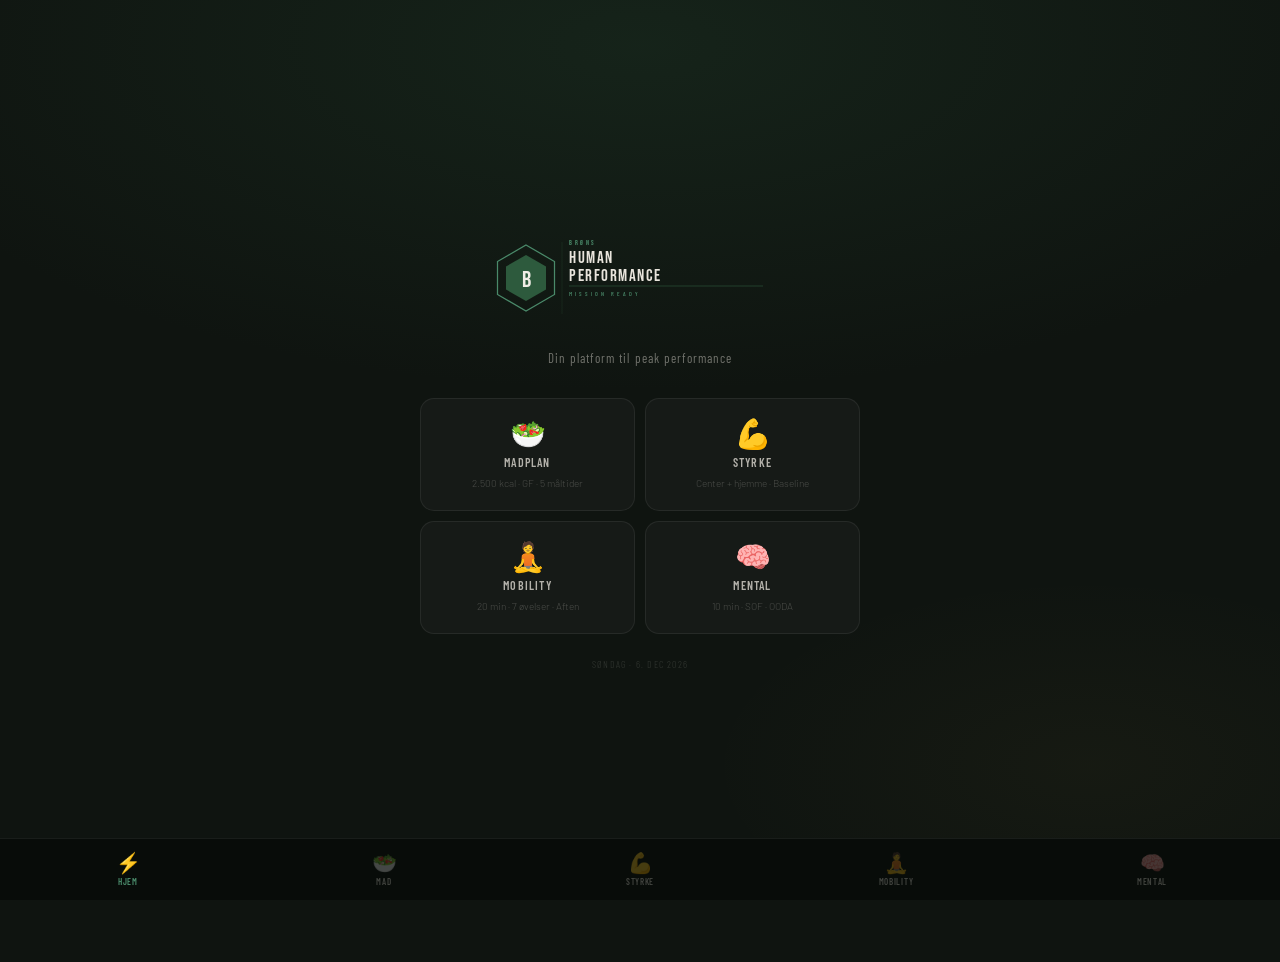
==== index.html @ 0268c81a "Rename index.html..html to index.html" ====
<!DOCTYPE html>
<html lang="da">
<head>
<meta charset="UTF-8">
<meta name="viewport" content="width=device-width, initial-scale=1.0, viewport-fit=cover">
<meta name="apple-mobile-web-app-capable" content="yes">
<meta name="apple-mobile-web-app-status-bar-style" content="black-translucent">
<meta name="apple-mobile-web-app-title" content="BHP">
<meta name="mobile-web-app-capable" content="yes">
<meta name="theme-color" content="#0F1410">
<link rel="icon" type="image/png" sizes="32x32" href="[data-uri]">
<link rel="apple-touch-icon" sizes="180x180" href="[data-uri]">
<link rel="icon" type="image/png" sizes="512x512" href="[data-uri]">
<title>Brøns Human Performance</title>
<link href="https://fonts.googleapis.com/css2?family=Bebas+Neue&family=Barlow:wght@300;400;500;600;700&family=Barlow+Condensed:wght@300;400;500;600;700&family=Instrument+Serif:ital@0;1&family=DM+Sans:wght@300;400;500&family=Fraunces:wght@400;600;700&display=swap" rel="stylesheet">
<style>

/* ═══════════════════════════════════
   DESIGN SYSTEM — DARK
   Brøns Human Performance
═══════════════════════════════════ */
:root{
  --bg:#0F1410;
  --sur:#161A17;
  --sur2:#1C211E;
  --bor:rgba(255,255,255,0.07);
  --bor2:rgba(255,255,255,0.12);
  --txt:#E8E4DC;
  --mut:rgba(232,228,220,0.45);
  --mut2:rgba(232,228,220,0.25);
  --acc:#2D5A3D;
  --acl:rgba(45,90,61,0.15);
  --acm:#4A8A6A;
  --gold:#C8A84B;
  --goldl:rgba(200,168,75,0.12);
  --red:#C85A5A;
  --redl:rgba(200,90,90,0.12);
  --blue:#5A8AC8;
  --bluel:rgba(90,138,200,0.12);
  --pink:#A05070;
  --pinkl:rgba(160,80,112,0.12);
  --amber:#C89050;
  --ambl:rgba(200,144,80,0.12);
  --rad:10px;
}
*{box-sizing:border-box;margin:0;padding:0}
html{-webkit-text-size-adjust:100%}
body{
  background:var(--bg);
  font-family:'Barlow',sans-serif;
  font-weight:300;
  color:var(--txt);
  min-height:100vh;
  overflow-x:hidden;
  -webkit-font-smoothing:antialiased;
}

/* ── APP SHELL ── */
.app-header{
  position:fixed;top:0;left:0;right:0;
  z-index:200;
  height:54px;
  padding-top:env(safe-area-inset-top,0px);
  background:rgba(12,16,13,0.95);
  border-bottom:1px solid var(--bor);
  display:flex;align-items:center;
  justify-content:space-between;
  padding-left:1.25rem;padding-right:1rem;
  backdrop-filter:blur(16px);
  -webkit-backdrop-filter:blur(16px);
}
.app-header.hidden{display:none}
.header-module{
  font-family:'Barlow Condensed',sans-serif;
  font-size:16px;font-weight:600;
  letter-spacing:0.1em;text-transform:uppercase;
  color:var(--txt);
}
.header-logo-small{display:flex;align-items:center;}

.app-nav{
  position:fixed!important;bottom:0!important;left:0!important;right:0!important;
  z-index:200!important;
  background:rgba(9,13,10,0.97);
  border-top:1px solid var(--bor);
  display:flex!important;
  padding-bottom:env(safe-area-inset-bottom,0px);
  height:calc(62px + env(safe-area-inset-bottom,0px));
  backdrop-filter:blur(16px);
  -webkit-backdrop-filter:blur(16px);
}
.nav-item{
  flex:1;display:flex;flex-direction:column;
  align-items:center;justify-content:center;gap:3px;
  cursor:pointer;-webkit-tap-highlight-color:transparent;
  touch-action:manipulation;border:none;background:none;
  color:var(--mut2);transition:color 0.18s;
  min-height:44px;padding:6px 4px;
}
.nav-item.active{color:var(--acm);}
.nav-item:active{opacity:0.6;transform:scale(0.95);}
.nav-icon{font-size:20px;line-height:1;}
.nav-label{
  font-family:'Barlow Condensed',sans-serif;
  font-size:9px;font-weight:600;
  letter-spacing:0.08em;text-transform:uppercase;
}

.view-panel{
  display:none;min-height:100vh;
  padding-top:54px;
  padding-bottom:calc(62px + env(safe-area-inset-bottom,0px));
  background:var(--bg);
}
.view-panel.active{display:block;}
#view-home{padding-top:0;background:var(--bg);}

/* ── SPLASH ── */
.splash{
  min-height:100vh;
  display:flex;flex-direction:column;
  align-items:center;justify-content:center;
  padding:2rem 1.5rem;text-align:center;
  position:relative;overflow:hidden;
}
.splash::before{
  content:'';position:absolute;inset:0;
  background:
    radial-gradient(ellipse 90% 55% at 50% 5%, rgba(45,90,61,0.22) 0%, transparent 70%),
    radial-gradient(ellipse 50% 35% at 85% 85%, rgba(200,168,75,0.04) 0%, transparent 60%);
  pointer-events:none;
}
.splash-content{position:relative;z-index:1;width:100%;max-width:440px;margin:0 auto;}
.splash-logo{margin-bottom:1.5rem;display:flex;justify-content:center;}
.splash-tagline{
  font-family:'Barlow Condensed',sans-serif;
  font-size:13px;font-weight:400;
  color:var(--mut);letter-spacing:0.08em;
  margin-bottom:2rem;
}
.splash-grid{display:grid;grid-template-columns:1fr 1fr;gap:10px;margin-bottom:1.5rem;}
.splash-card{
  background:var(--sur);border:1px solid var(--bor);border-radius:14px;
  padding:1.25rem 0.75rem;cursor:pointer;
  -webkit-tap-highlight-color:transparent;touch-action:manipulation;
  transition:all 0.18s;display:flex;flex-direction:column;
  align-items:center;gap:7px;min-height:44px;
}
.splash-card:active{background:var(--acl);border-color:rgba(74,138,106,0.3);transform:scale(0.97);}
.splash-card-icon{font-size:1.8rem;line-height:1;}
.splash-card-label{
  font-family:'Barlow Condensed',sans-serif;
  font-size:12px;font-weight:600;letter-spacing:0.1em;text-transform:uppercase;
  color:rgba(232,228,220,0.75);
}
.splash-card-sub{font-size:10px;color:var(--mut2);text-align:center;line-height:1.4;}
.splash-date{
  font-family:'Barlow Condensed',sans-serif;font-size:10px;
  color:rgba(232,228,220,0.16);letter-spacing:0.12em;text-transform:uppercase;
}

/* ── MODULE SHARED HEADER ── */
.mod-hero{
  background:var(--sur);
  border-bottom:1px solid var(--bor);
  padding:1.5rem 1.25rem 1.25rem;
}
.mod-hero-eye{
  font-size:10px;font-weight:600;letter-spacing:0.18em;text-transform:uppercase;
  color:var(--acm);margin-bottom:0.5rem;
}
.mod-hero-title{
  font-family:'Bebas Neue',sans-serif;
  font-size:clamp(2.4rem,8vw,3.5rem);line-height:0.9;
  letter-spacing:0.02em;color:var(--txt);margin-bottom:0.5rem;
}
.mod-hero-title .g{color:var(--acm);}
.mod-hero-sub{font-size:13px;color:var(--mut);line-height:1.6;}

/* ── CARDS & BLOCKS ── */
.card{
  background:var(--sur);border:1px solid var(--bor);
  border-radius:var(--rad);overflow:hidden;margin-bottom:10px;
}
.card-head{
  display:flex;align-items:center;gap:10px;padding:0.9rem 1.1rem;
  cursor:pointer;-webkit-tap-highlight-color:transparent;
  touch-action:manipulation;user-select:none;min-height:52px;
}
.card-head:active{background:var(--sur2);}
.card-body{display:none;border-top:1px solid var(--bor);padding:1.1rem;background:var(--sur2);}
.card.open .card-body{display:block;}
.card-arrow{
  font-size:14px;color:var(--mut);transition:transform 0.22s;flex-shrink:0;
  width:26px;height:26px;border-radius:50%;
  border:1px solid var(--bor);display:flex;align-items:center;justify-content:center;
}
.card.open .card-arrow{transform:rotate(180deg);}

/* ── NOTE BOXES ── */
.note{
  border-radius:6px;padding:0.65rem 0.9rem;font-size:13px;
  line-height:1.65;margin-top:0.65rem;
}
.note strong{font-weight:600;}
.note-grn{background:var(--acl);border-left:2px solid var(--acc);color:var(--acm);}
.note-red{background:var(--redl);border-left:2px solid var(--red);color:#E09090;}
.note-gold{background:var(--goldl);border-left:2px solid var(--gold);color:#D4B060;}
.note-blue{background:var(--bluel);border-left:2px solid var(--blue);color:#8AB0E0;}
.note-amb{background:var(--ambl);border-left:2px solid var(--amber);color:#D4A060;}

/* ── SECTION WRAPPER ── */
.module-wrap{max-width:720px;margin:0 auto;padding:1.25rem 1rem;}

/* ── TABLES ── */
table{width:100%;border-collapse:collapse;margin-bottom:0.85rem;}
th{
  font-size:10px;font-weight:600;letter-spacing:0.1em;text-transform:uppercase;
  color:var(--mut);text-align:left;padding:6px 8px;border-bottom:1px solid var(--bor2);
}
td{padding:7px 8px;border-bottom:1px solid var(--bor);vertical-align:middle;font-size:13px;color:var(--txt);}
tr:last-child td{border-bottom:none;}

/* ── INPUTS ── */
.wi{
  width:88px;padding:5px 8px;border:1px solid var(--bor2);border-radius:6px;
  font-family:'Barlow',sans-serif;font-size:14px;font-weight:500;
  color:var(--acm);background:var(--acl);outline:none;text-align:center;
  -webkit-appearance:none;
}
.wi:focus{border-color:var(--acm);}
.wi::placeholder{color:rgba(74,138,106,0.4);font-weight:300;}
.na{
  width:100%;padding:8px 10px;border:1px solid var(--bor2);border-radius:6px;
  font-family:'Barlow',sans-serif;font-size:13px;font-weight:300;
  color:var(--txt);background:var(--sur);outline:none;resize:vertical;min-height:56px;
}
.na:focus{border-color:var(--acm);}

/* ── LABELS ── */
.fl{
  font-size:10px;font-weight:600;letter-spacing:0.1em;text-transform:uppercase;
  color:var(--mut);margin-bottom:5px;display:block;
}
.fr{margin-bottom:0.8rem;}
.tc{display:grid;grid-template-columns:1fr 1fr;gap:0.85rem;}
@media(max-width:480px){.tc{grid-template-columns:1fr;}}
.ad{
  font-size:12px;color:var(--mut);background:var(--sur2);
  border:1px solid var(--bor);border-radius:5px;
  padding:4px 9px;display:inline-block;
}

/* ── MADPLAN ── */
.header{background:var(--sur);border-bottom:1px solid var(--bor);padding:1.5rem 1.25rem 1.25rem;}
.header-label{font-size:10px;font-weight:600;letter-spacing:0.16em;text-transform:uppercase;color:var(--acm);margin-bottom:0.5rem;}
.header-title{font-family:'Bebas Neue',sans-serif;font-size:clamp(2.4rem,8vw,3.5rem);line-height:0.9;color:var(--txt);margin-bottom:0.4rem;}
.header-sub{font-size:13px;color:var(--mut);}
.macro-summary{background:var(--sur2);border-bottom:1px solid var(--bor);padding:1rem 1.25rem;}
.macro-summary-title{font-size:10px;font-weight:600;letter-spacing:0.12em;text-transform:uppercase;color:var(--mut);margin-bottom:0.75rem;}
.macro-grid{display:grid;grid-template-columns:repeat(auto-fit,minmax(90px,1fr));gap:7px;}
.macro-card{border-radius:8px;padding:0.8rem 0.9rem;display:flex;flex-direction:column;gap:3px;}
.macro-label{font-size:9px;font-weight:600;letter-spacing:0.06em;text-transform:uppercase;}
.macro-val{font-family:'Bebas Neue',sans-serif;font-size:1.6rem;line-height:1;}
.macro-unit{font-size:11px;opacity:0.65;margin-top:1px;}
.macro-kcal{background:var(--acl);color:var(--acm);}
.macro-protein{background:var(--bluel);color:var(--blue);}
.macro-carb{background:var(--goldl);color:var(--gold);}
.macro-fat{background:var(--pinkl);color:var(--pink);}
.macro-fiber{background:var(--ambl);color:var(--amber);}
.micro-bar{background:var(--sur);border-bottom:1px solid var(--bor);padding:0.9rem 1.25rem;}
.micro-bar-title{font-size:10px;font-weight:600;letter-spacing:0.12em;text-transform:uppercase;color:var(--mut);margin-bottom:0.6rem;}
.micro-pills{display:flex;flex-wrap:wrap;gap:6px;}
.micro-pill{
  background:var(--sur2);border:1px solid var(--bor2);border-radius:20px;
  padding:4px 10px;font-size:12px;color:var(--txt);display:flex;align-items:center;gap:4px;
}
.micro-pill strong{font-weight:500;color:var(--acm);}
.meals{max-width:720px;margin:1.1rem auto;padding:0 1rem;display:flex;flex-direction:column;gap:10px;}
.meal-card{background:var(--sur);border-radius:12px;border:1px solid var(--bor);overflow:hidden;}
.meal-header{
  display:flex;align-items:center;gap:10px;padding:0.9rem 1.1rem;
  cursor:pointer;-webkit-tap-highlight-color:transparent;
  touch-action:manipulation;user-select:none;min-height:56px;
}
.meal-header:active{background:var(--sur2);}
.meal-num{
  width:38px;height:38px;border-radius:9px;background:var(--acl);color:var(--acm);
  display:flex;align-items:center;justify-content:center;
  font-family:'Bebas Neue',sans-serif;font-size:18px;flex-shrink:0;
}
.meal-info{flex:1;min-width:0;}
.meal-name{font-size:14px;font-weight:500;color:var(--txt);margin-bottom:3px;line-height:1.3;}
.meal-tags{display:flex;gap:5px;flex-wrap:wrap;}
.meal-tag{font-size:10px;padding:2px 7px;border-radius:10px;font-weight:500;}
.tag-protein{background:var(--bluel);color:var(--blue);}
.tag-carb{background:var(--goldl);color:var(--gold);}
.tag-fat{background:var(--pinkl);color:var(--pink);}
.tag-fiber{background:var(--ambl);color:var(--amber);}
.meal-right{display:flex;align-items:center;gap:8px;flex-shrink:0;}
.meal-kcal{font-family:'Bebas Neue',sans-serif;font-size:1.2rem;color:var(--acm);}
.meal-arrow{
  width:26px;height:26px;border-radius:50%;background:var(--acl);
  color:var(--acm);display:flex;align-items:center;justify-content:center;
  font-size:14px;transition:transform 0.22s;flex-shrink:0;
}
.meal-card.open .meal-arrow{transform:rotate(180deg);}
.meal-body{display:none;border-top:1px solid var(--bor);padding:1.1rem;background:var(--sur2);}
.meal-card.open .meal-body{display:block;}
.ingredient-list{list-style:none;margin-bottom:0.85rem;}
.ingredient-row{
  display:flex;justify-content:space-between;align-items:baseline;
  padding:7px 0;border-bottom:1px solid var(--bor);font-size:13px;gap:8px;
}
.ingredient-row:last-child{border-bottom:none;}
.ing-name{color:var(--txt);flex:1;}
.ing-amount{color:var(--mut);font-size:12px;text-align:right;flex-shrink:0;}
.meal-macros{display:grid;grid-template-columns:repeat(4,1fr);gap:5px;margin-top:0.75rem;}
.mm{border-radius:7px;padding:6px 5px;text-align:center;}
.mm-label{font-size:9px;text-transform:uppercase;letter-spacing:0.06em;opacity:0.65;}
.mm-val{font-size:13px;font-weight:500;margin-top:1px;}
.totals-card{max-width:720px;margin:0 auto 1.5rem;padding:0 1rem;}
.totals-inner{background:var(--acc);border-radius:12px;padding:1.25rem 1.5rem;}
.totals-title{font-size:10px;letter-spacing:0.12em;text-transform:uppercase;color:rgba(232,228,220,0.55);margin-bottom:0.85rem;}
.totals-grid{display:grid;grid-template-columns:repeat(auto-fit,minmax(80px,1fr));gap:10px;}
.total-label{font-size:10px;color:rgba(232,228,220,0.55);margin-bottom:2px;}
.total-val{font-family:'Bebas Neue',sans-serif;font-size:1.4rem;font-weight:400;color:var(--txt);}
.total-unit{font-size:11px;color:rgba(232,228,220,0.5);}
.install-bar{display:none;}

/* ── STYRKE TRACKER ── */
.bsec{background:var(--sur2);padding:1rem 1.25rem;border-bottom:1px solid var(--bor);}
.binn{max-width:720px;margin:0 auto;}
.btop{display:flex;align-items:flex-start;justify-content:space-between;gap:1rem;flex-wrap:wrap;margin-bottom:0.85rem;}
.btitl{font-family:'Bebas Neue',sans-serif;font-size:1.3rem;color:var(--acm);letter-spacing:0.05em;}
.bsubt{font-size:11px;color:var(--mut);margin-top:2px;}
.bgrid{display:grid;grid-template-columns:repeat(auto-fit,minmax(120px,1fr));gap:7px;}
.bcard{background:var(--sur);border-radius:8px;padding:0.7rem 0.85rem;border:1px solid var(--bor);}
.bcnm{font-size:9.5px;font-weight:600;letter-spacing:0.06em;text-transform:uppercase;color:var(--mut);margin-bottom:0.45rem;}
.bcls{display:flex;gap:4px;margin-bottom:3px;}
.bclb{display:flex;gap:4px;font-size:8.5px;color:var(--mut2);}
.bclb span,.bcls span{flex:1;text-align:center;}
.lb{flex:1;text-align:center;font-family:'Bebas Neue',sans-serif;font-size:0.95rem;border-radius:3px;padding:2px 3px;color:var(--mut);background:var(--sur2);}
.lg{flex:1;text-align:center;font-family:'Bebas Neue',sans-serif;font-size:0.95rem;border-radius:3px;padding:2px 3px;color:var(--acm);background:var(--acl);}
.lgr{flex:1;text-align:center;font-family:'Bebas Neue',sans-serif;font-size:0.95rem;border-radius:3px;padding:2px 3px;color:var(--gold);background:var(--goldl);}
.winb{width:72px;padding:4px 8px;border:1px solid var(--bor2);border-radius:6px;font-family:'Barlow',sans-serif;font-size:14px;font-weight:500;color:var(--acm);background:var(--acl);outline:none;text-align:center;}
.winb:focus{border-color:var(--acm);}
.winb::placeholder{color:rgba(74,138,106,0.4);}
.adsp{font-size:11px;color:var(--mut);font-style:italic;}
.savebtn{display:none;}
.prog{max-width:720px;margin:0 auto;padding:1.25rem 1rem;}
.view{display:block;}
.sticky{
  position:sticky;top:54px;z-index:10;
  background:rgba(12,16,13,0.96);
  border-bottom:1px solid var(--bor);
  padding:0.55rem 1.25rem;
  display:flex;gap:6px;align-items:center;flex-wrap:wrap;
  backdrop-filter:blur(12px);
}
.nb{
  padding:5px 12px;background:transparent;border:1px solid var(--bor2);
  color:var(--mut);font-family:'Barlow Condensed',sans-serif;font-size:11px;
  font-weight:600;letter-spacing:0.07em;text-transform:uppercase;
  border-radius:3px;cursor:pointer;transition:all 0.18s;white-space:nowrap;
}
.nb.active{background:var(--acc);border-color:var(--acc);color:var(--txt);}
.sstatus{margin-left:auto;font-size:11px;color:var(--acm);font-weight:500;}
.blk{margin-top:1.5rem;margin-bottom:0.6rem;}
.blk:first-child{margin-top:0;}
.bh{display:flex;align-items:center;gap:10px;margin-bottom:0.5rem;}
.blet{font-family:'Bebas Neue',sans-serif;font-size:2rem;line-height:1;flex-shrink:0;width:32px;}
.bif{flex:1;}
.bna{font-size:10px;font-weight:700;letter-spacing:0.12em;text-transform:uppercase;color:var(--mut);}
.bsub{font-size:13px;font-weight:500;color:var(--txt);}
.bti{font-family:'Bebas Neue',sans-serif;font-size:1rem;flex-shrink:0;}
.bln{height:2px;border-radius:1px;margin-bottom:0.6rem;}
.cp .blet{color:rgba(200,144,80,0.2);}.cp .bti{color:var(--amber);}.cp .bln{background:var(--amber);}
.ca .blet{color:rgba(45,90,61,0.25);}.ca .bti{color:var(--acm);}.ca .bln{background:var(--acm);}
.cb .blet{color:rgba(90,138,200,0.2);}.cb .bti{color:var(--blue);}.cb .bln{background:var(--blue);}
.cc .blet{color:rgba(160,80,112,0.2);}.cc .bti{color:var(--pink);}.cc .bln{background:var(--pink);}
.cd .blet{color:rgba(200,90,90,0.2);}.cd .bti{color:var(--red);}.cd .bln{background:var(--red);}
.ce .blet{color:rgba(74,138,106,0.15);}.ce .bti{color:var(--acm);}.ce .bln{background:rgba(74,138,106,0.4);}
.copt .blet{color:rgba(90,138,200,0.12);}.copt .bti{color:rgba(90,138,200,0.5);}.copt .bln{background:rgba(90,138,200,0.2);}
.ec{background:var(--sur);border-radius:9px;border:1px solid var(--bor);margin-bottom:8px;overflow:hidden;}
.eh{display:flex;align-items:center;gap:9px;padding:0.8rem 1rem;cursor:pointer;-webkit-tap-highlight-color:transparent;touch-action:manipulation;user-select:none;min-height:50px;}
.eh:active{background:var(--sur2);}
.es{width:4px;border-radius:2px;align-self:stretch;flex-shrink:0;}
.sp{background:var(--amber);}.sa{background:var(--acm);}.sb{background:var(--blue);}
.sc{background:var(--pink);}.sd{background:var(--red);}.se{background:rgba(74,138,106,0.5);}.sopt{background:rgba(90,138,200,0.4);}
.en{font-family:'Bebas Neue',sans-serif;font-size:1.5rem;line-height:1;color:rgba(232,228,220,0.15);flex-shrink:0;width:24px;text-align:center;}
.ei{flex:1;min-width:0;}
.enm{font-size:14px;font-weight:500;color:var(--txt);margin-bottom:2px;}
.emt{font-size:11px;color:var(--mut);}
.arr{font-size:14px;color:var(--mut);transition:transform 0.22s;flex-shrink:0;width:24px;height:24px;border-radius:50%;border:1px solid var(--bor);display:flex;align-items:center;justify-content:center;}
.ec.open .arr{transform:rotate(180deg);}
.ebody{display:none;border-top:1px solid var(--bor);padding:1rem;background:var(--sur2);}
.ec.open .ebody{display:block;}
.clbl{font-size:10px;font-weight:600;letter-spacing:0.1em;text-transform:uppercase;color:var(--mut);margin-bottom:0.6rem;display:block;}
.dur{background:var(--acl);border-radius:7px;padding:0.55rem 0.8rem;margin-bottom:0.8rem;display:flex;align-items:center;gap:8px;}
.dur-t{font-size:13px;color:var(--acm);font-weight:500;}
.dur-s{font-size:11px;color:var(--acm);opacity:0.7;}
.n-grn{background:var(--acl);border-left:2px solid var(--acc);color:var(--acm);}
.n-teal{background:rgba(45,90,61,0.1);border-left:2px solid var(--acm);color:var(--acm);}
.n-red{background:var(--redl);border-left:2px solid var(--red);color:#E09090;}
.n-amb{background:var(--ambl);border-left:2px solid var(--amber);color:#D4A060;}
.n-blu{background:var(--bluel);border-left:2px solid var(--blue);color:#8AB0E0;}
.n-gold{background:var(--goldl);border-left:2px solid var(--gold);color:#D4B060;}
.n-sof{background:var(--acl);border-left:2px solid var(--acm);color:var(--acm);}
.n-skade{background:var(--redl);border-left:2px solid var(--red);color:#E09090;}
.nb-block{border-radius:6px;padding:0.6rem 0.85rem;font-size:12px;line-height:1.65;margin-top:0.5rem;}
.nb-block strong{font-weight:600;}
.pn{background:var(--acl);border-left:2px solid var(--acc);border-radius:0 5px 5px 0;padding:0.55rem 0.8rem;font-size:12px;color:var(--acm);line-height:1.65;margin-top:0.6rem;}
.pn strong{font-weight:600;}
.sn{background:var(--redl);border-left:2px solid var(--red);border-radius:0 5px 5px 0;padding:0.55rem 0.8rem;font-size:12px;color:#E09090;line-height:1.65;margin-top:0.5rem;}
.sn strong{font-weight:600;}
.on{background:var(--bluel);border-left:2px solid var(--blue);border-radius:0 5px 5px 0;padding:0.55rem 0.8rem;font-size:12px;color:#8AB0E0;line-height:1.65;margin-top:0.5rem;}
.hb{background:none;border:1px solid var(--bor);border-radius:5px;padding:3px 9px;font-size:10px;font-weight:600;color:var(--mut);cursor:pointer;letter-spacing:0.06em;text-transform:uppercase;margin-top:0.6rem;}
.hb:hover{border-color:var(--acm);color:var(--acm);}
.hl{display:none;margin-top:0.4rem;background:var(--sur);border-radius:5px;border:1px solid var(--bor);overflow:hidden;}
.hl.show{display:block;}
.hi2{padding:6px 10px;border-bottom:1px solid var(--bor);font-size:11px;display:flex;justify-content:space-between;gap:6px;flex-wrap:wrap;}
.hi2:last-child{border-bottom:none;}
.hid{color:var(--txt);font-weight:500;}.hiw{color:var(--acm);font-weight:500;}
.prog-box{background:var(--acl);border-radius:5px;padding:0.5rem 0.7rem;font-size:11px;color:var(--acm);margin-top:0.5rem;line-height:1.6;}
.ex-grid{display:grid;grid-template-columns:1fr 1fr;gap:0.85rem;}
@media(max-width:480px){.ex-grid{grid-template-columns:1fr;}}
.blabel{font-size:10px;font-weight:600;letter-spacing:0.08em;text-transform:uppercase;color:var(--mut);margin-bottom:6px;margin-top:8px;display:block;}
.blabel:first-child{margin-top:0;}
.tm{font-size:11px;color:var(--mut);padding:4px 0;}

/* ── MOBILITY ── */
.hero{background:var(--sur);border-bottom:1px solid var(--bor);padding:2rem 1.25rem 1.5rem;position:relative;overflow:hidden;}
.hero::before{content:'';position:absolute;inset:0;background:radial-gradient(ellipse 80% 60% at 50% -10%, rgba(74,138,106,0.12) 0%, transparent 70%);pointer-events:none;}
.hi{position:relative;z-index:1;}
.eye{font-size:10px;font-weight:600;letter-spacing:0.18em;text-transform:uppercase;color:var(--acm);margin-bottom:0.4rem;display:flex;align-items:center;gap:8px;}
.eye::before{content:'';width:20px;height:1px;background:var(--acm);}
.htit{font-family:'Bebas Neue',sans-serif;font-size:clamp(2.4rem,8vw,3.5rem);line-height:0.9;letter-spacing:0.02em;color:var(--txt);margin-bottom:0.5rem;}
.htit .g{color:var(--acm);}
.hsub{font-size:13px;color:var(--mut);line-height:1.6;}
.hpills{display:flex;flex-wrap:wrap;gap:6px;margin-top:0.85rem;}
.hp{background:var(--sur2);border:1px solid var(--bor);border-radius:3px;padding:4px 10px;font-size:10px;font-weight:500;letter-spacing:0.08em;text-transform:uppercase;color:var(--mut);}
.hp.gold{border-color:rgba(200,168,75,0.3);color:var(--gold);}
.prog-mob{max-width:720px;margin:1.25rem auto 0;padding:0 1rem;}
.ex{background:var(--sur);border-radius:12px;border:1px solid var(--bor);margin-bottom:12px;overflow:hidden;transition:border-color 0.2s;}
.ex:hover{border-color:var(--bor2);}
.ex-head{display:flex;align-items:flex-start;gap:10px;padding:0.9rem 1.1rem;cursor:pointer;-webkit-tap-highlight-color:transparent;touch-action:manipulation;user-select:none;min-height:56px;}
.ex-head:active{background:var(--sur2);}
.ex-stripe{width:4px;border-radius:2px;align-self:stretch;flex-shrink:0;margin-top:3px;}
.ex-num{font-family:'Bebas Neue',sans-serif;font-size:1.5rem;line-height:1;color:rgba(232,228,220,0.12);flex-shrink:0;width:28px;text-align:center;margin-top:2px;}
.ex-info{flex:1;min-width:0;}
.ex-name{font-size:14px;font-weight:500;color:var(--txt);margin-bottom:3px;}
.ex-sub{font-size:11px;color:var(--mut);margin-bottom:5px;}
.tags{display:flex;gap:5px;flex-wrap:wrap;}
.tag{font-size:10px;font-weight:600;padding:2px 7px;border-radius:10px;}
.ex-right{display:flex;flex-direction:column;align-items:flex-end;gap:4px;flex-shrink:0;}
.ex-time{font-family:'Bebas Neue',sans-serif;font-size:1.3rem;line-height:1;}
.arr2{font-size:14px;color:var(--mut);transition:transform 0.22s;width:24px;height:24px;border-radius:50%;border:1px solid var(--bor);display:flex;align-items:center;justify-content:center;}
.ex.open .arr2{transform:rotate(180deg);}
.ex-body{display:none;border-top:1px solid var(--bor);background:var(--sur2);}
.ex.open .ex-body{display:block;}
.ex-grid{display:grid;grid-template-columns:1fr 1fr;gap:0;}
@media(max-width:540px){.ex-grid{grid-template-columns:1fr;}}
.ex-col{padding:1rem 1.1rem;}
.ex-col+.ex-col{border-left:1px solid var(--bor);}
@media(max-width:540px){.ex-col+.ex-col{border-left:none;border-top:1px solid var(--bor);}}
.steps{list-style:none;display:flex;flex-direction:column;gap:7px;margin-bottom:0.85rem;}
.step{display:flex;gap:8px;font-size:13px;color:var(--txt);line-height:1.55;}
.step-n{font-family:'Bebas Neue',sans-serif;font-size:1rem;color:var(--acm);flex-shrink:0;width:18px;line-height:1.4;}
.yt{display:inline-flex;align-items:center;gap:5px;border-radius:6px;padding:6px 11px;font-size:11px;font-weight:600;text-decoration:none;transition:opacity 0.2s;margin-top:0.25rem;width:fit-content;}
.yt:hover{opacity:0.82;}
.yt-red{background:#CC0000;color:#fff;}
.yt-teal{background:var(--acm);color:#fff;}
.yts{display:flex;flex-direction:column;gap:6px;}
.summary{background:var(--sur);border-top:1px solid var(--bor);padding:1.25rem 1.5rem;margin-top:1rem;}
.st{font-family:'Bebas Neue',sans-serif;font-size:1.3rem;color:var(--acm);margin-bottom:0.85rem;letter-spacing:0.05em;}
.sg{display:grid;grid-template-columns:repeat(auto-fit,minmax(180px,1fr));gap:8px;}
.si{background:var(--sur2);border-radius:7px;padding:0.75rem 0.9rem;border-left:2px solid var(--acc);}
.sl{font-size:9.5px;letter-spacing:0.1em;text-transform:uppercase;color:var(--mut);margin-bottom:3px;}
.sv{font-size:12px;color:var(--txt);line-height:1.55;}
.c1 .ex-stripe,.c1 .ex-time{background:var(--acm);color:var(--acm);}
.c1 .ex-time{background:transparent;}
.c2 .ex-stripe{background:var(--acc);}.c2 .ex-time{color:var(--acc);}
.c3 .ex-stripe{background:var(--blue);}.c3 .ex-time{color:var(--blue);}
.c4 .ex-stripe{background:var(--amber);}.c4 .ex-time{color:var(--amber);}
.c5 .ex-stripe{background:var(--pink);}.c5 .ex-time{color:var(--pink);}
.c6 .ex-stripe{background:rgba(90,138,200,0.6);}.c6 .ex-time{color:rgba(90,138,200,0.8);}
.c7 .ex-stripe{background:var(--gold);}.c7 .ex-time{color:var(--gold);}
.tag-hip{background:var(--pinkl);color:var(--pink);}
.tag-run{background:var(--acl);color:var(--acm);}
.tag-ryg{background:var(--bluel);color:var(--blue);}
.tag-hof{background:var(--redl);color:var(--red);}
.tag-flex{background:var(--ambl);color:var(--amber);}
.tag-core{background:rgba(90,138,200,0.12);color:rgba(90,138,200,0.8);}
.tag-main{background:var(--acl);color:var(--acm);}
.nb-note{border-radius:6px;padding:0.6rem 0.85rem;font-size:12px;line-height:1.65;margin-top:0.5rem;}
.nb-note strong{font-weight:600;}
.bsec-mob{background:var(--sur2);padding:1rem 1.25rem;border-bottom:1px solid var(--bor);}
.bhist-btn{background:none;border:1px solid var(--bor);border-radius:5px;padding:3px 9px;font-size:10px;font-weight:600;color:var(--mut);cursor:pointer;letter-spacing:0.06em;text-transform:uppercase;margin-top:0.6rem;width:100%;}
.bhist{display:none;margin-top:0.45rem;background:var(--sur);border-radius:5px;border:1px solid var(--bor);overflow:hidden;}
.bhist.show{display:block;}
.bhi{padding:5px 8px;border-bottom:1px solid var(--bor);font-size:10px;display:flex;justify-content:space-between;gap:6px;}
.bhi:last-child{border-bottom:none;}
.bhid{color:var(--txt);font-weight:500;}.bhiv{color:var(--acm);font-size:9.5px;}

/* ── MENTAL ── */
.hero-bg{position:absolute;inset:0;background:radial-gradient(ellipse 80% 60% at 50% -10%, rgba(200,168,75,0.08) 0%, transparent 70%), radial-gradient(ellipse 40% 40% at 90% 80%, rgba(74,138,106,0.04) 0%, transparent 60%);}
.hero-eyebrow{font-size:10px;font-weight:600;letter-spacing:0.22em;text-transform:uppercase;color:var(--gold);margin-bottom:1rem;position:relative;display:flex;align-items:center;gap:10px;}
.hero-eyebrow::before{content:'';width:24px;height:1px;background:var(--gold);}
.hero-title{font-family:'Bebas Neue',sans-serif;font-size:clamp(3.5rem,12vw,6rem);line-height:0.88;letter-spacing:0.02em;margin-bottom:1rem;position:relative;color:var(--txt);}
.hero-title .line2{color:var(--gold);font-family:'Instrument Serif',serif;font-style:italic;font-size:clamp(2.8rem,10vw,5rem);}
.hero-desc{font-size:14px;color:var(--mut);line-height:1.7;max-width:480px;position:relative;margin-bottom:1.25rem;}
.hero-pills{display:flex;flex-wrap:wrap;gap:6px;position:relative;}
.pill{background:var(--sur2);border:1px solid var(--bor);border-radius:2px;padding:4px 10px;font-size:10px;font-weight:500;letter-spacing:0.08em;text-transform:uppercase;color:var(--mut);}
.pill.gold{border-color:rgba(200,168,75,0.3);color:var(--gold);}
.identity-card{background:var(--goldl);border:1px solid rgba(200,168,75,0.2);border-radius:8px;padding:1.25rem;margin-bottom:1.25rem;position:relative;overflow:hidden;}
.identity-card::before{content:'"';position:absolute;top:-10px;right:14px;font-family:'Instrument Serif',serif;font-size:7rem;color:rgba(200,168,75,0.08);line-height:1;}
.identity-text{font-family:'Instrument Serif',serif;font-size:1.3rem;line-height:1.5;color:var(--gold);font-style:italic;position:relative;}
.identity-sub{font-size:11px;color:var(--mut);margin-top:0.5rem;letter-spacing:0.06em;}
.protocol-block{background:var(--sur);border:1px solid var(--bor);border-radius:8px;overflow:hidden;cursor:pointer;-webkit-tap-highlight-color:transparent;touch-action:manipulation;margin-bottom:8px;}
.protocol-block:active{opacity:0.85;}
.pb-head{display:flex;align-items:center;gap:10px;padding:0.9rem 1rem;min-height:52px;}
.pb-time{font-family:'Bebas Neue',sans-serif;font-size:1.7rem;line-height:1;flex-shrink:0;width:52px;}
.pb-divider{width:1px;height:34px;background:var(--bor);flex-shrink:0;}
.pb-info{flex:1;min-width:0;}
.pb-title{font-size:14px;font-weight:500;color:var(--txt);margin-bottom:2px;}
.pb-meta{font-size:11px;color:var(--mut);}
.pb-badge{font-size:9px;font-weight:600;letter-spacing:0.06em;padding:2px 7px;border-radius:2px;text-transform:uppercase;flex-shrink:0;}
.pb-arrow{font-size:13px;color:var(--mut);transition:transform 0.22s;flex-shrink:0;width:22px;height:22px;border-radius:50%;border:1px solid var(--bor);display:flex;align-items:center;justify-content:center;}
.protocol-block.open .pb-arrow{transform:rotate(180deg);}
.pb-body{display:none;border-top:1px solid var(--bor);padding:1rem;background:var(--sur2);}
.protocol-block.open .pb-body{display:block;}
.pb-steps{list-style:none;display:flex;flex-direction:column;gap:9px;margin-bottom:0.85rem;}
.pb-step{display:flex;gap:8px;font-size:13px;color:var(--txt);line-height:1.55;}
.pb-step-n{font-family:'Bebas Neue',sans-serif;font-size:1rem;color:var(--gold);flex-shrink:0;width:20px;line-height:1.4;}
.pb-note{border-radius:6px;padding:0.6rem 0.85rem;font-size:12px;line-height:1.65;margin-top:0.5rem;}
.pb-note strong{font-weight:600;}
.tool-card{background:var(--sur);border:1px solid var(--bor);border-radius:8px;padding:1rem 1.1rem;cursor:pointer;-webkit-tap-highlight-color:transparent;touch-action:manipulation;margin-bottom:8px;}
.tool-card:active{opacity:0.85;}
.tc-head{display:flex;align-items:flex-start;justify-content:space-between;gap:10px;margin-bottom:0;}
.tc-left{flex:1;}
.tc-origin{font-size:9.5px;font-weight:600;letter-spacing:0.12em;text-transform:uppercase;color:var(--mut);margin-bottom:3px;}
.tc-name{font-family:'Bebas Neue',sans-serif;font-size:1.35rem;letter-spacing:0.04em;line-height:1;margin-bottom:3px;color:var(--txt);}
.tc-tagline{font-size:12px;color:var(--mut);line-height:1.4;}
.tc-arrow{font-size:13px;color:var(--mut);transition:transform 0.22s;flex-shrink:0;margin-top:2px;}
.tool-card.open .tc-arrow{transform:rotate(180deg);}
.tc-body{display:none;border-top:1px solid var(--bor);padding-top:0.85rem;margin-top:0.85rem;font-size:13px;color:var(--mut);line-height:1.7;}
.tool-card.open .tc-body{display:block;}
.tc-apply{margin-top:0.65rem;font-size:12px;color:var(--gold);background:var(--goldl);border-radius:5px;padding:0.5rem 0.7rem;line-height:1.6;}
.tc-apply strong{font-weight:600;}
.t-gold .pb-time{color:var(--gold);}.t-gold .pb-badge{background:var(--goldl);color:var(--gold);border:1px solid rgba(200,168,75,0.2);}
.t-grn .pb-time{color:var(--acm);}.t-grn .pb-badge{background:var(--acl);color:var(--acm);border:1px solid rgba(45,90,61,0.2);}
.t-red .pb-time{color:var(--red);}.t-red .pb-badge{background:var(--redl);color:#E09090;border:1px solid rgba(200,90,90,0.2);}
.t-blu .pb-time{color:var(--blue);}.t-blu .pb-badge{background:var(--bluel);color:#8AB0E0;border:1px solid rgba(90,138,200,0.2);}
.t-mut .pb-time{color:var(--mut);}.t-mut .pb-badge{background:var(--sur2);color:var(--mut);border:1px solid var(--bor);}
.victory-days{display:grid;grid-template-columns:repeat(7,1fr);gap:5px;}
.vd-label{font-size:8px;text-align:center;color:var(--mut);letter-spacing:0.04em;}
.victory-grid{display:grid;grid-template-columns:repeat(7,1fr);gap:5px;margin-bottom:5px;}
.v-day{aspect-ratio:1;border-radius:4px;border:1px solid var(--bor);background:var(--sur);cursor:pointer;-webkit-tap-highlight-color:transparent;touch-action:manipulation;transition:all 0.18s;min-height:36px;}
.v-day.won{background:var(--acm);border-color:var(--acm);}
.v-day.lost{background:var(--redl);border-color:rgba(200,90,90,0.3);}
.victory-legend{display:flex;gap:14px;margin-top:0.65rem;font-size:12px;color:var(--mut);}
.vl-item{display:flex;align-items:center;gap:5px;}
.vl-dot{width:10px;height:10px;border-radius:2px;}
.quote-block{background:var(--sur2);border-left:3px solid var(--gold);border-radius:0 8px 8px 0;padding:0.9rem 1.1rem;margin:1rem 0;}
.quote-text{font-family:'Instrument Serif',serif;font-style:italic;font-size:1.05rem;line-height:1.6;color:var(--txt);margin-bottom:0.35rem;}
.quote-attr{font-size:11px;color:var(--mut);letter-spacing:0.08em;}
.protocol-grid{display:flex;flex-direction:column;gap:8px;}
.tools-grid{display:flex;flex-direction:column;gap:8px;}
.section{max-width:720px;margin:0 auto;padding:1.75rem 1.25rem;border-bottom:1px solid var(--bor);}
.section:last-child{border-bottom:none;}
.sec-label{font-size:9.5px;font-weight:700;letter-spacing:0.2em;text-transform:uppercase;color:var(--gold);margin-bottom:1.1rem;display:flex;align-items:center;gap:8px;}
.sec-label::after{content:'';flex:1;height:1px;background:var(--bor);}
.sec-title{font-family:'Bebas Neue',sans-serif;font-size:1.9rem;letter-spacing:0.05em;margin-bottom:0.65rem;line-height:1;color:var(--txt);}
.footer-men{background:var(--sur);border-top:1px solid var(--bor);padding:1.25rem;max-width:720px;margin:0 auto;}
.footer-title{font-family:'Bebas Neue',sans-serif;font-size:1.2rem;color:var(--acm);margin-bottom:0.65rem;letter-spacing:0.05em;}
.fgrid{display:grid;grid-template-columns:repeat(auto-fit,minmax(140px,1fr));gap:8px;}
.fi{background:var(--sur2);border-radius:6px;padding:0.65rem 0.85rem;border-left:2px solid var(--acc);}
.fi-l{font-size:9px;letter-spacing:0.1em;text-transform:uppercase;color:var(--mut);margin-bottom:3px;}
.fi-v{font-size:12px;color:var(--txt);line-height:1.5;}
/* footer for mobility */
.footer{background:var(--sur);border-top:1px solid var(--bor);padding:1.25rem 2rem;margin-top:0;}
.ft{font-family:'Bebas Neue',sans-serif;font-size:1.3rem;color:var(--acm);margin-bottom:0.75rem;}
.sg .si .sl{font-size:9.5px;letter-spacing:0.1em;text-transform:uppercase;color:var(--mut);margin-bottom:3px;}
.sg .si .sv{font-size:12px;color:var(--txt);line-height:1.5;}

</style>
</head>
<body>

<!-- FIXED HEADER -->
<header class="app-header hidden" id="app-header">
  <span class="header-module" id="header-title"></span>
  <div class="header-logo-small"><svg width="160" height="52" viewBox="0 0 340 110" xmlns="http://www.w3.org/2000/svg">
  <g transform="translate(40,55)">
    <polygon points="0,-37 32,-18.5 32,18.5 0,37 -32,18.5 -32,-18.5" fill="none" stroke="#4A8A6A" stroke-width="1.6"/>
    <polygon points="0,-26 22,-13 22,13 0,26 -22,13 -22,-13" fill="#2D5A3D"/>
    <text x="0" y="10" text-anchor="middle" font-family="Bebas Neue,sans-serif" font-size="25" fill="#F0EDE6">B</text>
  </g>
  <line x1="82" y1="14" x2="82" y2="96" stroke="#2D5A3D" stroke-width="0.7" opacity="0.5"/>
  <g transform="translate(92,18)">
    <text x="0" y="0" font-family="Bebas Neue,sans-serif" font-size="10" fill="#4A8A6A" letter-spacing="3">BRØNS</text>
    <text x="0" y="20" font-family="Bebas Neue,sans-serif" font-size="20" fill="#E8E4DC" letter-spacing="2">HUMAN PERFORMANCE</text>
    <line x1="0" y1="27" x2="226" y2="27" stroke="#2D5A3D" stroke-width="0.8"/>
    <text x="0" y="40" font-family="Barlow Condensed,sans-serif" font-size="8" font-weight="500" fill="#4A8A6A" letter-spacing="4">MISSION READY</text>
  </g>
</svg></div>
</header>

<!-- HOME / SPLASH -->
<div class="view-panel active" id="view-home">
  <div class="splash">
    <div class="splash-content">
      <div class="splash-logo"><svg width="300" height="96" viewBox="0 0 600 192" xmlns="http://www.w3.org/2000/svg">
  <g transform="translate(72,96)">
    <polygon points="0,-66 57,-33 57,33 0,66 -57,33 -57,-33" fill="none" stroke="#4A8A6A" stroke-width="2.5"/>
    <polygon points="0,-46 40,-23 40,23 0,46 -40,23 -40,-23" fill="#2D5A3D"/>
    <text x="0" y="18" text-anchor="middle" font-family="Bebas Neue,sans-serif" font-size="46" fill="#F0EDE6">B</text>
  </g>
  <line x1="144" y1="24" x2="144" y2="168" stroke="#2D5A3D" stroke-width="1" opacity="0.45"/>
  <g transform="translate(158,30)">
    <text x="0" y="0" font-family="Bebas Neue,sans-serif" font-size="14" fill="#4A8A6A" letter-spacing="5">BRØNS</text>
    <text x="0" y="36" font-family="Bebas Neue,sans-serif" font-size="34" fill="#E8E4DC" letter-spacing="3">HUMAN</text>
    <text x="0" y="72" font-family="Bebas Neue,sans-serif" font-size="34" fill="#E8E4DC" letter-spacing="3">PERFORMANCE</text>
    <line x1="0" y1="82" x2="388" y2="82" stroke="#2D5A3D" stroke-width="1.2"/>
    <text x="0" y="102" font-family="Barlow Condensed,sans-serif" font-size="12" font-weight="500" fill="#4A8A6A" letter-spacing="6">MISSION READY</text>
  </g>
</svg></div>
      <p class="splash-tagline">Din platform til peak performance</p>
      <div class="splash-grid">
        <div class="splash-card" onclick="showView('madplan')" ontouchend="st(event,'madplan')">
          <div class="splash-card-icon">🥗</div>
          <div class="splash-card-label">Madplan</div>
          <div class="splash-card-sub">2.500 kcal · GF · 5 måltider</div>
        </div>
        <div class="splash-card" onclick="showView('tracker')" ontouchend="st(event,'tracker')">
          <div class="splash-card-icon">💪</div>
          <div class="splash-card-label">Styrke</div>
          <div class="splash-card-sub">Center + hjemme · Baseline</div>
        </div>
        <div class="splash-card" onclick="showView('mobility')" ontouchend="st(event,'mobility')">
          <div class="splash-card-icon">🧘</div>
          <div class="splash-card-label">Mobility</div>
          <div class="splash-card-sub">20 min · 7 øvelser · Aften</div>
        </div>
        <div class="splash-card" onclick="showView('mental')" ontouchend="st(event,'mental')">
          <div class="splash-card-icon">🧠</div>
          <div class="splash-card-label">Mental</div>
          <div class="splash-card-sub">10 min · SOF · OODA</div>
        </div>
      </div>
      <div class="splash-date" id="splash-date"></div>
    </div>
  </div>
</div>

<!-- MADPLAN -->
<div class="view-panel" id="view-madplan">

<div class="install-bar" id="installBar">
  📱 Gem som app: tryk Del → "Føj til hjemmeskærm" (iOS) eller menuikonet (Android)
</div>

<div class="header">
  <p class="header-label">Martin Brøns · Fedttabsfase · Verificeret</p>
  <h1 class="header-title">Madplan<br>2.500 kcal</h1>
  <p class="header-sub">Glutenfri · Høj protein · 5 måltider · Kalorier verificeret pr. ingrediens</p>
</div>

<div class="macro-summary">
  <div class="macro-summary-title">Daglige makroer</div>
  <div class="macro-grid">
    <div class="macro-card macro-kcal"><span class="macro-label">Kalorier</span><span class="macro-val">2.500</span><span class="macro-unit">kcal/dag</span></div>
    <div class="macro-card macro-protein"><span class="macro-label">Protein</span><span class="macro-val">~160</span><span class="macro-unit">g · 26%</span></div>
    <div class="macro-card macro-carb"><span class="macro-label">Kulhydrat</span><span class="macro-val">~248</span><span class="macro-unit">g · 40%</span></div>
    <div class="macro-card macro-fat"><span class="macro-label">Fedt</span><span class="macro-val">~68</span><span class="macro-unit">g · 24%</span></div>
    <div class="macro-card macro-fiber"><span class="macro-label">Fiber</span><span class="macro-val">~34</span><span class="macro-unit">gram</span></div>
  </div>
</div>

<div class="micro-bar">
  <div class="micro-bar-title">Vigtige mikronutrienter (estimat)</div>
  <div class="micro-pills">
    <span class="micro-pill">Calcium <strong>~710 mg</strong></span>
    <span class="micro-pill">Jern <strong>~11 mg</strong></span>
    <span class="micro-pill">Kalium <strong>~2.400 mg</strong></span>
    <span class="micro-pill">Magnesium <strong>~310 mg</strong></span>
    <span class="micro-pill">C-vitamin <strong>~170 mg</strong></span>
    <span class="micro-pill">D-vitamin <strong>~1–4 µg</strong></span>
    <span class="micro-pill">B12 <strong>~3,2 µg</strong></span>
    <span class="micro-pill">Zink <strong>~8 mg</strong></span>
    <span class="micro-pill">Folat <strong>~270 µg</strong></span>
    <span class="micro-pill">Natrium <strong>~1.300 mg</strong></span>
  </div>
</div>

<div class="meals">

  <!-- MÅLTID 1 -->
  <div class="meal-card">
    <div class="meal-header">
      <div class="meal-num">1</div>
      <div class="meal-info">
        <div class="meal-name">Skyr-skål ELLER Havregrød</div>
        <div class="meal-tags">
          <span class="meal-tag tag-protein">Protein</span>
          <span class="meal-tag tag-carb">Kulhydrat</span>
        </div>
      </div>
      <div class="meal-right">
        <span class="meal-kcal">~667 kcal</span>
        <div class="meal-arrow">↓</div>
      </div>
    </div>
    <div class="meal-body">
      <ul class="ingredient-list">
        <li class="ingredient-row"><span class="ing-name">Løgismose eller Cheasy skyr, vanilje</span><span class="ing-amount">400g · ~240 kcal</span></li>
        <li class="ingredient-row"><span class="ing-name">Blåbær (primært) eller jordbær</span><span class="ing-amount">200g · ~80 kcal</span></li>
        <li class="ingredient-row"><span class="ing-name">Banan</span><span class="ing-amount">1 stk. (~120g) · ~107 kcal</span></li>
        <li class="ingredient-row"><span class="ing-name">Mandler</span><span class="ing-amount">20g · ~120 kcal</span></li>
        <li class="ingredient-row"><span class="ing-name">Latte (letmælk 2,5 dl)</span><span class="ing-amount">~120 kcal</span></li>
      </ul>
      <div class="meal-macros">
        <div class="mm macro-protein"><div class="mm-label">Protein</div><div class="mm-val">52g</div></div>
        <div class="mm macro-carb"><div class="mm-label">Kulhydrat</div><div class="mm-val">65g</div></div>
        <div class="mm macro-fat"><div class="mm-label">Fedt</div><div class="mm-val">12g</div></div>
        <div class="mm macro-fiber"><div class="mm-label">Fiber</div><div class="mm-val">8g</div></div>
      </div>
      <div class="note"><strong>Skyr-version:</strong> Casein-protein fra skyr mætter længe. Banan giver kalium — godt inden træning. Ca. 52g protein.</div>
      <div class="note" style="margin-top:8px"><strong>Alternativ — Havregrød:</strong> 80g <u>GF-certificeret</u> havregryn + vand/laktosefri mælk + 1 banan + 1 spsk honning + 20g mandler + latte. ~560 kcal · ~15g protein · ~85g KH. OBS: Tjek at havregryn er GF-certificeret — havre er naturligt GF men kan være forurenet ved produktion.</div>
    </div>
  </div>

  <!-- MÅLTID 2 -->
  <div class="meal-card">
    <div class="meal-header">
      <div class="meal-num">2</div>
      <div class="meal-info">
        <div class="meal-name">Frugt & Grønt snack</div>
        <div class="meal-tags">
          <span class="meal-tag tag-carb">Kulhydrat</span>
          <span class="meal-tag tag-fiber">Fiber</span>
        </div>
      </div>
      <div class="meal-right">
        <span class="meal-kcal">~250 kcal</span>
        <div class="meal-arrow">↓</div>
      </div>
    </div>
    <div class="meal-body">
      <ul class="ingredient-list">
        <li class="ingredient-row"><span class="ing-name">Æble</span><span class="ing-amount">1 stk. (~180g) · ~94 kcal</span></li>
        <li class="ingredient-row"><span class="ing-name">Pære</span><span class="ing-amount">1 stk. (~180g) · ~90 kcal</span></li>
        <li class="ingredient-row"><span class="ing-name">Gulerødder i stave</span><span class="ing-amount">200g · ~66 kcal</span></li>
      </ul>
      <div class="meal-macros">
        <div class="mm macro-protein"><div class="mm-label">Protein</div><div class="mm-val">3g</div></div>
        <div class="mm macro-carb"><div class="mm-label">Kulhydrat</div><div class="mm-val">50g</div></div>
        <div class="mm macro-fat"><div class="mm-label">Fedt</div><div class="mm-val">1g</div></div>
        <div class="mm macro-fiber"><div class="mm-label">Fiber</div><div class="mm-val">10g</div></div>
      </div>
      <div class="note"><strong>Tip:</strong> Gulerødder giver stor mæthed med få kalorier. Godt som snack inden træning — let på maven og naturlig energi.</div>
    </div>
  </div>

  <!-- MÅLTID 3 -->
  <div class="meal-card">
    <div class="meal-header">
      <div class="meal-num">3</div>
      <div class="meal-info">
        <div class="meal-name">Knækbrød med ost & pålæg ELLER Scrambled Eggs</div>
        <div class="meal-tags">
          <span class="meal-tag tag-protein">Protein</span>
          <span class="meal-tag tag-fat">Fedt</span>
        </div>
      </div>
      <div class="meal-right">
        <span class="meal-kcal">~420 kcal</span>
        <div class="meal-arrow">↓</div>
      </div>
    </div>
    <div class="meal-body">
      <ul class="ingredient-list">
        <li class="ingredient-row"><span class="ing-name">Øgo GF knækbrød (26g/styk)</span><span class="ing-amount">2 styk = 52g · 258 kcal</span></li>
        <li class="ingredient-row"><span class="ing-name">Cheasy ost 13% fedt</span><span class="ing-amount">3 skiver (~45g) · ~90 kcal</span></li>
        <li class="ingredient-row"><span class="ing-name">Kalkunpålæg (GF) — tjek etiket</span><span class="ing-amount">3 skiver (~45g) · ~55 kcal</span></li>
        <li class="ingredient-row"><span class="ing-name">Agurk eller tomat</span><span class="ing-amount">100g · ~20 kcal</span></li>
      </ul>
      <div class="meal-macros">
        <div class="mm macro-protein"><div class="mm-label">Protein</div><div class="mm-val">29g</div></div>
        <div class="mm macro-carb"><div class="mm-label">Kulhydrat</div><div class="mm-val">20g</div></div>
        <div class="mm macro-fat"><div class="mm-label">Fedt</div><div class="mm-val">21g</div></div>
        <div class="mm macro-fiber"><div class="mm-label">Fiber</div><div class="mm-val">6g</div></div>
      </div>
      <div class="note"><strong>Knækbrød-version:</strong> Øgo GF knækbrød 26g/styk · 129 kcal pr. styk. 2 styk = 258 kcal.</div>
      <div class="note" style="margin-top:8px"><strong>Alternativ — Scrambled Eggs (5 æg):</strong> 5 æg scrambled i lidt smør/olie. ~410 kcal · 30g protein · 28g fedt · 5–7 µg D-vitamin. Markant mere D-vitamin og protein. Tilføj salt, peber og frisk purløg.</div>
    </div>
  </div>

  <!-- MÅLTID 4 -->
  <div class="meal-card">
    <div class="meal-header">
      <div class="meal-num">4</div>
      <div class="meal-info">
        <div class="meal-name">Aftensmad — Protein & Kulhydrat</div>
        <div class="meal-tags">
          <span class="meal-tag tag-protein">Protein</span>
          <span class="meal-tag tag-carb">Kulhydrat</span>
          <span class="meal-tag tag-fat">Fedt</span>
        </div>
      </div>
      <div class="meal-right">
        <span class="meal-kcal">~672 kcal</span>
        <div class="meal-arrow">↓</div>
      </div>
    </div>
    <div class="meal-body">
      <ul class="ingredient-list">
        <li class="ingredient-row"><span class="ing-name">Kyllingebryst (rå) ELLER hvid fisk</span><span class="ing-amount">275g · ~288 kcal / 320g · ~256 kcal</span></li>
        <li class="ingredient-row"><span class="ing-name">Kartofler (kogt)</span><span class="ing-amount">320g · ~234 kcal</span></li>
        <li class="ingredient-row"><span class="ing-name">ELLER hvide ris (råvægt)</span><span class="ing-amount">80g · ~272 kcal kogt</span></li>
        <li class="ingredient-row"><span class="ing-name">ELLER GF pasta (råvægt)</span><span class="ing-amount">75g · ~265 kcal kogt</span></li>
        <li class="ingredient-row"><span class="ing-name">Broccoli, bønner eller asparges</span><span class="ing-amount">300g · ~90 kcal</span></li>
        <li class="ingredient-row"><span class="ing-name">Olivenolie til tilberedning</span><span class="ing-amount">1,5 tsk. · ~60 kcal</span></li>
        <li class="ingredient-row"><span class="ing-name">Salt, peber, hvidløg, urter</span><span class="ing-amount">efter smag · ~0 kcal</span></li>
      </ul>
      <div class="meal-macros">
        <div class="mm macro-protein"><div class="mm-label">Protein</div><div class="mm-val">62g</div></div>
        <div class="mm macro-carb"><div class="mm-label">Kulhydrat</div><div class="mm-val">58g</div></div>
        <div class="mm macro-fat"><div class="mm-label">Fedt</div><div class="mm-val">14g</div></div>
        <div class="mm macro-fiber"><div class="mm-label">Fiber</div><div class="mm-val">8g</div></div>
      </div>
      <div class="note"><strong>Kulhydrat-valg:</strong> Kartofler (320g kogt) · Hvide ris (80g råvægt) · GF pasta (75g råvægt). Alle giver ~230–270 kcal og ~50–56g KH. Ris = lettere på maven. Kartofler = mætter mest. Pasta = hurtigst.</div>
      <div class="note" style="margin-top:8px"><strong>Hvid fisk vs. kylling:</strong> Fisk giver samme protein men mere D-vitamin og omega-3. Varier gerne 3–4 dage om ugen.</div>
    </div>
  </div>

  <!-- MÅLTID 5 -->
  <div class="meal-card">
    <div class="meal-header">
      <div class="meal-num">5</div>
      <div class="meal-info">
        <div class="meal-name">Aften-skyr med bær & nødder</div>
        <div class="meal-tags">
          <span class="meal-tag tag-protein">Protein</span>
          <span class="meal-tag tag-carb">Kulhydrat</span>
          <span class="meal-tag tag-fat">Fedt</span>
        </div>
      </div>
      <div class="meal-right">
        <span class="meal-kcal">~488 kcal</span>
        <div class="meal-arrow">↓</div>
      </div>
    </div>
    <div class="meal-body">
      <ul class="ingredient-list">
        <li class="ingredient-row"><span class="ing-name">Løgismose eller Cheasy skyr, vanilje</span><span class="ing-amount">375g · ~225 kcal</span></li>
        <li class="ingredient-row"><span class="ing-name">Blåbær (primært) — friske eller frosne</span><span class="ing-amount">250g · ~100 kcal</span></li>
        <li class="ingredient-row"><span class="ing-name">Jordbær (alternativt)</span><span class="ing-amount">100g · ~32 kcal</span></li>
        <li class="ingredient-row"><span class="ing-name">Valnødder</span><span class="ing-amount">20g · ~131 kcal</span></li>
      </ul>
      <div class="meal-macros">
        <div class="mm macro-protein"><div class="mm-label">Protein</div><div class="mm-val">40g</div></div>
        <div class="mm macro-carb"><div class="mm-label">Kulhydrat</div><div class="mm-val">53g</div></div>
        <div class="mm macro-fat"><div class="mm-label">Fedt</div><div class="mm-val">14g</div></div>
        <div class="mm macro-fiber"><div class="mm-label">Fiber</div><div class="mm-val">8g</div></div>
      </div>
      <div class="note"><strong>Søvn-protein:</strong> Casein fra skyr arbejder mens du sover og beskytter muskelmassen. Valnødder giver omega-3 og sunde fedtsyrer.</div>
    </div>
  </div>

</div>

<div class="totals-card">
  <div class="totals-inner">
    <div class="totals-title">Dagens totaler — verificerede kalorier pr. ingrediens</div>
    <div class="totals-grid">
      <div><div class="total-label">Kalorier</div><div class="total-val">~2.500 <span class="total-unit">kcal</span></div></div>
      <div><div class="total-label">Protein</div><div class="total-val">~160 <span class="total-unit">g</span></div></div>
      <div><div class="total-label">Kulhydrat</div><div class="total-val">~248 <span class="total-unit">g</span></div></div>
      <div><div class="total-label">Fedt</div><div class="total-val">~68 <span class="total-unit">g</span></div></div>
      <div><div class="total-label">Fiber</div><div class="total-val">~34 <span class="total-unit">g</span></div></div>
    </div>
  </div>
</div>



</div>

<!-- STYRKE TRACKER -->
<div class="view-panel" id="view-tracker">

<!-- HERO -->
<div class="hero">
  <div class="hi">
    <div class="eye">Martin Brøns · 19. juni 1977</div>
    <h1 class="htit">Styrke<br><span class="g">Tracker</span></h1>
    <p class="hsub">Skriv vægte ind — gemmes automatisk · Dato sættes automatisk · Baseline beregnes fra din alder og vægt</p>
  </div>
</div>

<!-- BASELINE CALCULATOR -->
<div class="bsec">
  <div class="binn">
    <div class="btop">
      <div>
        <div class="btitl">Baseline Mål (5RM)</div>
        <div class="bsubt">Alderjusteret automatisk · Taste din aktuelle vægt ind og tryk Gem test</div>
      </div>
      <div class="wrow">
        <label class="wlbl">Vægt (kg)</label>
        <input type="number" id="bw" class="winb" placeholder="81" oninput="calcB();autoSaveTest()">
        <span class="adsp" id="adsp"></span>
      </div>
    </div>
    <div class="bgrid">
      <div class="bcard">
        <div class="bcnm">Squat 5RM</div>
        <div class="bcls"><span class="lb" id="sq-b">—</span><span class="lg" id="sq-g">—</span><span class="lgr" id="sq-gr">—</span></div>
        <div class="bclb"><span>Baseline</span><span>God</span><span>Fremragende</span></div>
        <button class="bhist-btn" onclick="tbh('sq')">📋 Historik</button>
        <div class="bhist" id="bh-sq"></div>
      </div>
      <div class="bcard">
        <div class="bcnm">Deadlift 5RM</div>
        <div class="bcls"><span class="lb" id="dl-b">—</span><span class="lg" id="dl-g">—</span><span class="lgr" id="dl-gr">—</span></div>
        <div class="bclb"><span>Baseline</span><span>God</span><span>Fremragende</span></div>
        <button class="bhist-btn" onclick="tbh('dl')">📋 Historik</button>
        <div class="bhist" id="bh-dl"></div>
      </div>
      <div class="bcard">
        <div class="bcnm">Bænkpres 5RM</div>
        <div class="bcls"><span class="lb" id="bp-b">—</span><span class="lg" id="bp-g">—</span><span class="lgr" id="bp-gr">—</span></div>
        <div class="bclb"><span>Baseline</span><span>God</span><span>Fremragende</span></div>
        <button class="bhist-btn" onclick="tbh('bp')">📋 Historik</button>
        <div class="bhist" id="bh-bp"></div>
      </div>
      <div class="bcard">
        <div class="bcnm">Military Press</div>
        <div class="bcls"><span class="lb" id="mp-b">—</span><span class="lg" id="mp-g">—</span><span class="lgr" id="mp-gr">—</span></div>
        <div class="bclb"><span>Baseline</span><span>God</span><span>Fremragende</span></div>
        <button class="bhist-btn" onclick="tbh('mp')">📋 Historik</button>
        <div class="bhist" id="bh-mp"></div>
      </div>
      <div class="bcard">
        <div class="bcnm">Bent Over Row</div>
        <div class="bcls"><span class="lb" id="bor-b">—</span><span class="lg" id="bor-g">—</span><span class="lgr" id="bor-gr">—</span></div>
        <div class="bclb"><span>Baseline</span><span>God</span><span>Fremragende</span></div>
        <button class="bhist-btn" onclick="tbh('bor')">📋 Historik</button>
        <div class="bhist" id="bh-bor"></div>
      </div>
      <div class="bcard">
        <div class="bcnm">Lat Pulldown</div>
        <div class="bcls"><span class="lb" id="lat-b">—</span><span class="lg" id="lat-g">—</span><span class="lgr" id="lat-gr">—</span></div>
        <div class="bclb"><span>Baseline</span><span>God</span><span>Fremragende</span></div>
        <button class="bhist-btn" onclick="tbh('lat')">📋 Historik</button>
        <div class="bhist" id="bh-lat"></div>
      </div>
      <div class="bcard">
        <div class="bcnm">Pull-ups</div>
        <div class="bcls"><span class="lb" id="pu-b">—</span><span class="lg" id="pu-g">—</span><span class="lgr" id="pu-gr">—</span></div>
        <div class="bclb"><span>Baseline</span><span>God</span><span>Fremragende</span></div>
        <button class="bhist-btn" onclick="tbh('pu')">📋 Historik</button>
        <div class="bhist" id="bh-pu"></div>
      </div>


    </div>
  </div>
</div>

<!-- STICKY NAV -->

<!-- FYS ØVELSER -->
<div class="bsec" style="margin-top:0;border-top:1px solid var(--bor)">
  <div class="binn">
    <div class="btop">
      <div>
        <div class="btitl">Rehabilitering — Fra Fysioterapeut</div>
        <div class="bsubt">Lav disse øvelser i den angivne frekvens · Fra din fys</div>
      </div>
    </div>
    <div style="display:flex;flex-direction:column;gap:8px;margin-top:.75rem;">

      <div class="bcard" style="display:flex;justify-content:space-between;align-items:center;padding:.75rem 1rem;">
        <div>
          <div class="bcnm" style="margin-bottom:2px">Iliacus</div>
          <div style="font-size:12px;color:var(--txt);">3 sæt × 10 reps</div>
        </div>
        <div style="background:var(--acl);border-radius:6px;padding:4px 10px;font-size:11px;font-weight:600;color:var(--acm);letter-spacing:.06em;">3× ugen</div>
      </div>

      <div class="bcard" style="display:flex;justify-content:space-between;align-items:center;padding:.75rem 1rem;">
        <div>
          <div class="bcnm" style="margin-bottom:2px">Hoftebøjer</div>
          <div style="font-size:12px;color:var(--txt);">3 sæt × 20 sek</div>
        </div>
        <div style="background:var(--acl);border-radius:6px;padding:4px 10px;font-size:11px;font-weight:600;color:var(--acm);letter-spacing:.06em;">3× ugen</div>
      </div>

      <div class="bcard" style="display:flex;justify-content:space-between;align-items:center;padding:.75rem 1rem;">
        <div>
          <div class="bcnm" style="margin-bottom:2px">Adduktor</div>
          <div style="font-size:12px;color:var(--txt);">3 sæt × 30 sek</div>
        </div>
        <div style="background:var(--acl);border-radius:6px;padding:4px 10px;font-size:11px;font-weight:600;color:var(--acm);letter-spacing:.06em;">3× ugen</div>
      </div>

      <div class="bcard" style="display:flex;justify-content:space-between;align-items:center;padding:.75rem 1rem;border:1px solid rgba(200,168,75,0.25);">
        <div>
          <div class="bcnm" style="margin-bottom:2px;color:var(--gold)">Glut med ★</div>
          <div style="font-size:12px;color:var(--txt);">3 sæt × 10 reps</div>
        </div>
        <div style="background:var(--goldl);border-radius:6px;padding:4px 10px;font-size:11px;font-weight:600;color:var(--gold);letter-spacing:.06em;">4× ugen</div>
      </div>

      <div class="bcard" style="display:flex;justify-content:space-between;align-items:center;padding:.75rem 1rem;">
        <div>
          <div class="bcnm" style="margin-bottom:2px">Inderlår</div>
          <div style="font-size:12px;color:var(--txt);">3 sæt × 10 reps</div>
        </div>
        <div style="background:var(--acl);border-radius:6px;padding:4px 10px;font-size:11px;font-weight:600;color:var(--acm);letter-spacing:.06em;">5× ugen</div>
      </div>

      <div class="bcard" style="display:flex;justify-content:space-between;align-items:center;padding:.75rem 1rem;">
        <div>
          <div class="bcnm" style="margin-bottom:2px">Sideplanke</div>
          <div style="font-size:12px;color:var(--txt);">3 sæt × 20 sek</div>
        </div>
        <div style="background:var(--acl);border-radius:6px;padding:4px 10px;font-size:11px;font-weight:600;color:var(--acm);letter-spacing:.06em;">5× ugen</div>
      </div>

      <div class="bcard" style="display:flex;justify-content:space-between;align-items:center;padding:.75rem 1rem;">
        <div>
          <div class="bcnm" style="margin-bottom:2px">Planke</div>
          <div style="font-size:12px;color:var(--txt);">3 sæt × 20 sek</div>
        </div>
        <div style="background:var(--acl);border-radius:6px;padding:4px 10px;font-size:11px;font-weight:600;color:var(--acm);letter-spacing:.06em;">5× ugen</div>
      </div>

    </div>
  </div>
</div>

<div class="sticky">
  <button class="nb active" onclick="sv('gym',this)">🏋️ Fitnesscenter</button>
  <button class="nb" onclick="sv('home',this)">🏠 Hjemme</button>
  <span class="sstatus" id="sstatus"></span>
</div>

<div class="prog">

<!-- ═══════════════ GYM ═══════════════ -->
<div id="view-gym" class="view active">

  <!-- 0: NEURAL PRIMER -->
  <div class="blk cp">
    <div class="bh"><div class="blet">0</div><div class="bif"><div class="bna">Neural Primer</div><div class="bsub">Box Jumps · KB Swings</div></div><div class="bti">5 min</div></div>
    <div class="bln"></div>
    <div class="ec" onclick="tog(this)">
      <div class="eh"><div class="es sp"></div><div class="en">0</div>
        <div class="ei"><div class="enm">Box Jumps ELLER KB Swings</div><div class="emt">3×3 jumps 45s · ELLER · 3×10 swings 30s</div></div>
        <span class="arr">↓</span></div>
      <div class="ebody">
        <div class="tc">
          <div><div class="fr"><label class="fl">KB vægt (kg)</label><input type="number" class="wi" id="g0k" placeholder="—" oninput="md()"></div>
          <div class="fr"><label class="fl">Seneste</label><div class="ad" id="g0d">—</div><input type="hidden" id="g0dh"></div></div>
          <div><div class="fr"><label class="fl">Noter</label><textarea class="na" id="g0n" placeholder="Valg, fornemmelse..." oninput="md()"></textarea></div></div>
        </div>
        <button class="hb" onclick="th('g0')">📋 Historik</button><div class="hl" id="hg0"></div>
      </div>
    </div>
  </div>

  <!-- A: PRIMÆRE LØFT -->
  <div class="blk ca">
    <div class="bh"><div class="blet">A</div><div class="bif"><div class="bna">Primære løft — Baseline tests</div><div class="bsub">Squat · Deadlift · Bænkpres</div></div><div class="bti">25 min</div></div>
    <div class="bln"></div>

    <div class="ec" onclick="tog(this)">
      <div class="eh"><div class="es sa"></div><div class="en">1</div>
        <div class="ei"><div class="enm">Barbell Back Squat</div><div class="emt">5 sæt × 5–6 reps · Pause 2 min · +2,5 kg ved fuld form</div></div>
        <span class="arr">↓</span></div>
      <div class="ebody">
        <table><tr><th>Sæt</th><th>Reps</th><th>Vægt (kg)</th></tr>
          <tr><td class="sl">1 — Opvarmning</td><td class="sr">8</td><td><input type="number" class="wi" id="gsq1" placeholder="—" oninput="md()"></td></tr>
          <tr><td class="sl">2</td><td class="sr">5–6</td><td><input type="number" class="wi" id="gsq2" placeholder="—" oninput="md()"></td></tr>
          <tr><td class="sl">3</td><td class="sr">5–6</td><td><input type="number" class="wi" id="gsq3" placeholder="—" oninput="md()"></td></tr>
          <tr><td class="sl">4</td><td class="sr">5–6</td><td><input type="number" class="wi" id="gsq4" placeholder="—" oninput="md()"></td></tr>
          <tr><td class="sl">5</td><td class="sr">5–6</td><td><input type="number" class="wi" id="gsq5" placeholder="—" oninput="md()"></td></tr>
        </table>
        <div class="tc">
          <div><div class="fr"><label class="fl">Dato</label><div class="ad" id="gsqd">—</div><input type="hidden" id="gsqdh"></div></div>
          <div><div class="fr"><label class="fl">Noter</label><textarea class="na" id="gsqn" placeholder="Form, hofte, energi..." oninput="md()"></textarea></div></div>
        </div>
        <div class="pn"><strong>Progression:</strong> Alle 5 sæt med god form → +2,5 kg næste session.</div>
        <div class="sn"><strong>Hoften:</strong> Stop ved smerte. Squat aktiverer gluteus medius som stabilisator.</div>
        <button class="hb" onclick="th('gsq')">📋 Historik</button><div class="hl" id="hgsq"></div>
      </div>
    </div>

    <div class="ec" onclick="tog(this)">
      <div class="eh"><div class="es sa"></div><div class="en">2</div>
        <div class="ei"><div class="enm">Barbell Deadlift</div><div class="emt">3 sæt × 5 reps · Pause 2½ min · Ingen grinders</div></div>
        <span class="arr">↓</span></div>
      <div class="ebody">
        <table><tr><th>Sæt</th><th>Reps</th><th>Vægt (kg)</th></tr>
          <tr><td class="sl">1 — Opvarmning</td><td class="sr">5</td><td><input type="number" class="wi" id="gdl1" placeholder="—" oninput="md()"></td></tr>
          <tr><td class="sl">2</td><td class="sr">5</td><td><input type="number" class="wi" id="gdl2" placeholder="—" oninput="md()"></td></tr>
          <tr><td class="sl">3</td><td class="sr">5</td><td><input type="number" class="wi" id="gdl3" placeholder="—" oninput="md()"></td></tr>
        </table>
        <div class="tc">
          <div><div class="fr"><label class="fl">Dato</label><div class="ad" id="gdld">—</div><input type="hidden" id="gdldh"></div></div>
          <div><div class="fr"><label class="fl">Noter</label><textarea class="na" id="gdln" placeholder="Form, ryg, energi..." oninput="md()"></textarea></div></div>
        </div>
        <div class="pn"><strong>Progression:</strong> Begge arbejdssæt solide → +2,5 kg. Stop et rep FØR form bryder.</div>
        <button class="hb" onclick="th('gdl')">📋 Historik</button><div class="hl" id="hgdl"></div>
      </div>
    </div>

    <div class="ec" onclick="tog(this)">
      <div class="eh"><div class="es sa"></div><div class="en">3</div>
        <div class="ei"><div class="enm">Barbell Bænkpres</div><div class="emt">4 sæt × 6 reps · Pause 90 sek · Bar til brystet</div></div>
        <span class="arr">↓</span></div>
      <div class="ebody">
        <table><tr><th>Sæt</th><th>Reps</th><th>Vægt (kg)</th></tr>
          <tr><td class="sl">1 — Opvarmning</td><td class="sr">10</td><td><input type="number" class="wi" id="gbp1" placeholder="—" oninput="md()"></td></tr>
          <tr><td class="sl">2</td><td class="sr">6</td><td><input type="number" class="wi" id="gbp2" placeholder="—" oninput="md()"></td></tr>
          <tr><td class="sl">3</td><td class="sr">6</td><td><input type="number" class="wi" id="gbp3" placeholder="—" oninput="md()"></td></tr>
          <tr><td class="sl">4</td><td class="sr">6</td><td><input type="number" class="wi" id="gbp4" placeholder="—" oninput="md()"></td></tr>
        </table>
        <div class="tc">
          <div><div class="fr"><label class="fl">Dato</label><div class="ad" id="gbpd">—</div><input type="hidden" id="gbpdh"></div></div>
          <div><div class="fr"><label class="fl">Noter</label><textarea class="na" id="gbpn" placeholder="Form, skulder, energi..." oninput="md()"></textarea></div></div>
        </div>
        <div class="pn"><strong>Progression:</strong> 4×6 → +2,5 kg. Baseline-mål: 80–90 kg.</div>
        <button class="hb" onclick="th('gbp')">📋 Historik</button><div class="hl" id="hgbp"></div>
      </div>
    </div>
  </div>

  <!-- B: OVERKROP -->
  <div class="blk cb">
    <div class="bh"><div class="blet">B</div><div class="bif"><div class="bna">Overkrop — Træk & Pres</div><div class="bsub">Lat Pulldown · Military Press</div></div><div class="bti">12 min</div></div>
    <div class="bln"></div>

    <div class="ec" onclick="tog(this)">
      <div class="eh"><div class="es sb"></div><div class="en">4</div>
        <div class="ei"><div class="enm">Lat Pulldown (træk til bryst)</div><div class="emt">4 sæt × 10 reps · Pause 90 sek · Progression mod pull-ups</div></div>
        <span class="arr">↓</span></div>
      <div class="ebody">
        <table><tr><th>Sæt</th><th>Reps</th><th>Vægt (kg)</th></tr>
          <tr><td class="sl">1 — Opvarmning</td><td class="sr">12</td><td><input type="number" class="wi" id="gld1" placeholder="—" oninput="md()"></td></tr>
          <tr><td class="sl">2</td><td class="sr">10</td><td><input type="number" class="wi" id="gld2" placeholder="—" oninput="md()"></td></tr>
          <tr><td class="sl">3</td><td class="sr">10</td><td><input type="number" class="wi" id="gld3" placeholder="—" oninput="md()"></td></tr>
          <tr><td class="sl">4</td><td class="sr">10</td><td><input type="number" class="wi" id="gld4" placeholder="—" oninput="md()"></td></tr>
        </table>
        <div class="tc">
          <div><div class="fr"><label class="fl">Dato</label><div class="ad" id="gldd">—</div><input type="hidden" id="glddh"></div></div>
          <div><div class="fr"><label class="fl">Noter</label><textarea class="na" id="gldn" placeholder="Vægt, form, fornemmelse..." oninput="md()"></textarea></div></div>
        </div>
        <div class="pn"><strong>Progression:</strong> +5 kg ved 4×10. Skift til pull-ups når du er klar.</div>
        <button class="hb" onclick="th('gld')">📋 Historik</button><div class="hl" id="hgld"></div>
      </div>
    </div>

    <div class="ec" onclick="tog(this)">
      <div class="eh"><div class="es sb"></div><div class="en">5</div>
        <div class="ei"><div class="enm">Standing Military Press</div><div class="emt">3 sæt × 8 reps · Pause 90 sek · Stående aktiverer core</div></div>
        <span class="arr">↓</span></div>
      <div class="ebody">
        <table><tr><th>Sæt</th><th>Reps</th><th>Vægt (kg)</th></tr>
          <tr><td class="sl">1</td><td class="sr">8</td><td><input type="number" class="wi" id="gmp1" placeholder="—" oninput="md()"></td></tr>
          <tr><td class="sl">2</td><td class="sr">8</td><td><input type="number" class="wi" id="gmp2" placeholder="—" oninput="md()"></td></tr>
          <tr><td class="sl">3</td><td class="sr">8</td><td><input type="number" class="wi" id="gmp3" placeholder="—" oninput="md()"></td></tr>
        </table>
        <div class="tc">
          <div><div class="fr"><label class="fl">Dato</label><div class="ad" id="gmpd">—</div><input type="hidden" id="gmpdh"></div></div>
          <div><div class="fr"><label class="fl">Noter</label><textarea class="na" id="gmpn" placeholder="Vægt, form, fornemmelse..." oninput="md()"></textarea></div></div>
        </div>
        <div class="pn"><strong>Progression:</strong> +2,5 kg ved 3×8. Baseline-mål: 45–55 kg.</div>
        <button class="hb" onclick="th('gmp')">📋 Historik</button><div class="hl" id="hgmp"></div>
      </div>
    </div>
  </div>

  <!-- C: UNILATERAL + GLUTEUS -->
  <div class="blk cc">
    <div class="bh"><div class="blet">C</div><div class="bif"><div class="bna">Unilateral & Gluteus</div><div class="bsub">Bulgarian · Single-Leg RDL · Hip Thrust</div></div><div class="bti">18 min</div></div>
    <div class="bln"></div>

    <div class="ec" onclick="tog(this)">
      <div class="eh"><div class="es sc"></div><div class="en">6</div>
        <div class="ei"><div class="enm">Bulgarian Split Squat</div><div class="emt">3 sæt × 8 reps pr. side · Tempo 3-1 · Pause 75 sek</div></div>
        <span class="arr">↓</span></div>
      <div class="ebody">
        <table><tr><th>Sæt</th><th>Reps</th><th>Vægt pr. hånd (kg)</th></tr>
          <tr><td class="sl">1</td><td class="sr">8 pr. side</td><td><input type="number" class="wi" id="gbss1" placeholder="—" oninput="md()"></td></tr>
          <tr><td class="sl">2</td><td class="sr">8 pr. side</td><td><input type="number" class="wi" id="gbss2" placeholder="—" oninput="md()"></td></tr>
          <tr><td class="sl">3</td><td class="sr">8 pr. side</td><td><input type="number" class="wi" id="gbss3" placeholder="—" oninput="md()"></td></tr>
        </table>
        <div class="tc">
          <div><div class="fr"><label class="fl">Dato</label><div class="ad" id="gbssd">—</div><input type="hidden" id="gbssdh"></div></div>
          <div><div class="fr"><label class="fl">Hofte — noter</label><textarea class="na" id="gbssn" placeholder="Hofte OK? Smerte? Balance?" oninput="md()"></textarea></div></div>
        </div>
        <div class="sn"><strong>Skadeprotokol:</strong> Skadet side SIDST. Stop ved smerte — mild ubehag OK.</div>
        <button class="hb" onclick="th('gbss')">📋 Historik</button><div class="hl" id="hgbss"></div>
      </div>
    </div>

    <div class="ec" onclick="tog(this)">
      <div class="eh"><div class="es sc"></div><div class="en">7</div>
        <div class="ei"><div class="enm">Single-Leg Romanian Deadlift</div><div class="emt">3 sæt × 10 reps pr. side · Tempo 3-1 · Pause 75 sek</div></div>
        <span class="arr">↓</span></div>
      <div class="ebody">
        <table><tr><th>Sæt</th><th>Reps</th><th>KB vægt (kg)</th></tr>
          <tr><td class="sl">1</td><td class="sr">10 pr. side</td><td><input type="number" class="wi" id="gslr1" placeholder="—" oninput="md()"></td></tr>
          <tr><td class="sl">2</td><td class="sr">10 pr. side</td><td><input type="number" class="wi" id="gslr2" placeholder="—" oninput="md()"></td></tr>
          <tr><td class="sl">3</td><td class="sr">10 pr. side</td><td><input type="number" class="wi" id="gslr3" placeholder="—" oninput="md()"></td></tr>
        </table>
        <div class="tc">
          <div><div class="fr"><label class="fl">Dato</label><div class="ad" id="gslrd">—</div><input type="hidden" id="gslrdh"></div></div>
          <div><div class="fr"><label class="fl">Hofte — noter</label><textarea class="na" id="gslrn" placeholder="Balance, hofte, smerte..." oninput="md()"></textarea></div></div>
        </div>
        <div class="pn"><strong>Din vigtigste øvelse:</strong> Direkte rehabilitation af gluteus medius. Langsomt ned er nøglen.</div>
        <button class="hb" onclick="th('gslr')">📋 Historik</button><div class="hl" id="hgslr"></div>
      </div>
    </div>

    <div class="ec" onclick="tog(this)">
      <div class="eh"><div class="es sc"></div><div class="en">8</div>
        <div class="ei"><div class="enm">Barbell Hip Thrust</div><div class="emt">3 sæt × 12 reps · Pause 75 sek · 2 sek hold øverst</div></div>
        <span class="arr">↓</span></div>
      <div class="ebody">
        <table><tr><th>Sæt</th><th>Reps</th><th>Vægt (kg)</th></tr>
          <tr><td class="sl">1</td><td class="sr">12</td><td><input type="number" class="wi" id="ght1" placeholder="—" oninput="md()"></td></tr>
          <tr><td class="sl">2</td><td class="sr">12</td><td><input type="number" class="wi" id="ght2" placeholder="—" oninput="md()"></td></tr>
          <tr><td class="sl">3</td><td class="sr">12</td><td><input type="number" class="wi" id="ght3" placeholder="—" oninput="md()"></td></tr>
        </table>
        <div class="tc">
          <div><div class="fr"><label class="fl">Dato</label><div class="ad" id="ghtd">—</div><input type="hidden" id="ghtdh"></div></div>
          <div><div class="fr"><label class="fl">Noter</label><textarea class="na" id="ghtn" placeholder="Vægt, aktivering..." oninput="md()"></textarea></div></div>
        </div>
        <div class="pn"><strong>Formål:</strong> Maksimal gluteus maximus-aktivering. Hold 2 sek øverst og klem aktivt.</div>
        <button class="hb" onclick="th('ght')">📋 Historik</button><div class="hl" id="hght"></div>
      </div>
    </div>
  </div>

  <!-- D: FLASKEHALS -->
  <div class="blk cd">
    <div class="bh"><div class="blet">D</div><div class="bif"><div class="bna">Flaskehals</div><div class="bsub">Bilateral RDL excentrisk · Planke med benløft</div></div><div class="bti">8 min</div></div>
    <div class="bln"></div>

    <div class="ec" onclick="tog(this)">
      <div class="eh"><div class="es sd"></div><div class="en">9</div>
        <div class="ei"><div class="enm">Bilateral RDL — Excentrisk</div><div class="emt">3 sæt × 8 reps · Tempo 4 sek ned · Pause 90 sek</div></div>
        <span class="arr">↓</span></div>
      <div class="ebody">
        <table><tr><th>Sæt</th><th>Reps</th><th>Vægt (kg)</th></tr>
          <tr><td class="sl">1</td><td class="sr">8</td><td><input type="number" class="wi" id="grdl1" placeholder="—" oninput="md()"></td></tr>
          <tr><td class="sl">2</td><td class="sr">8</td><td><input type="number" class="wi" id="grdl2" placeholder="—" oninput="md()"></td></tr>
          <tr><td class="sl">3</td><td class="sr">8</td><td><input type="number" class="wi" id="grdl3" placeholder="—" oninput="md()"></td></tr>
        </table>
        <div class="tc">
          <div><div class="fr"><label class="fl">Dato</label><div class="ad" id="grdld">—</div><input type="hidden" id="grdldh"></div></div>
          <div><div class="fr"><label class="fl">Noter</label><textarea class="na" id="grdln" placeholder="Form, stræk, fornemmelse..." oninput="md()"></textarea></div></div>
        </div>
        <div class="pn"><strong>Teknik:</strong> Barbell langs ben, knæ let bøjet. 4 sek ned — det er her baglårsstyrken bygges. Neutral ryg hele vejen.</div>
        <button class="hb" onclick="th('grdl')">📋 Historik</button><div class="hl" id="hgrdl"></div>
      </div>
    </div>

    <div class="ec" onclick="tog(this)">
      <div class="eh"><div class="es sd"></div><div class="en">10</div>
        <div class="ei"><div class="enm">Planke med benløft</div><div class="emt">3 sæt × 10 reps pr. ben · Pause 45 sek</div></div>
        <span class="arr">↓</span></div>
      <div class="ebody">
        <div class="tc">
          <div><div class="fr"><label class="fl">Reps pr. ben</label><input type="number" class="wi" id="gpls" placeholder="—" oninput="md()"></div>
          <div class="fr"><label class="fl">Dato</label><div class="ad" id="gpld">—</div><input type="hidden" id="gpldh"></div></div>
          <div><div class="fr"><label class="fl">Noter</label><textarea class="na" id="gpln" placeholder="Stabilitet, core..." oninput="md()"></textarea></div></div>
        </div>
        <div class="pn"><strong>Teknik:</strong> Planke på underarme. Løft ét ben 10–15 cm, hold 2 sek. Bækkenet fladt — ingen rotation.</div>
        <button class="hb" onclick="th('gpl')">📋 Historik</button><div class="hl" id="hgpl"></div>
      </div>
    </div>
  </div>

  <!-- E: FINISHER -->
  <div class="blk ce">
    <div class="bh"><div class="blet">E</div><div class="bif"><div class="bna">Finisher</div><div class="bsub">Farmers Carry · Side Plank + benløft</div></div><div class="bti">7 min</div></div>
    <div class="bln"></div>
    <div class="ec" onclick="tog(this)">
      <div class="eh"><div class="es se"></div><div class="en">11</div>
        <div class="ei"><div class="enm">Farmers Carry + Side Plank + benløft</div><div class="emt">3 runder · Carry 40m → Side Plank 30 sek pr. side</div></div>
        <span class="arr">↓</span></div>
      <div class="ebody">
        <table><tr><th>Øvelse</th><th>Mål</th><th>Opnået</th></tr>
          <tr><td class="sl">Farmers Carry — kg pr. hånd</td><td class="sr">40m</td><td><input type="number" class="wi" id="gfcw" placeholder="kg" oninput="md()"></td></tr>
          <tr><td class="sl">Side Plank + benløft — sek</td><td class="sr">30 sek</td><td><input type="number" class="wi" id="gsps" placeholder="sek" oninput="md()"></td></tr>
        </table>
        <div class="tc">
          <div><div class="fr"><label class="fl">Dato</label><div class="ad" id="gfcd">—</div><input type="hidden" id="gfcdh"></div></div>
          <div><div class="fr"><label class="fl">Noter</label><textarea class="na" id="gfcn" placeholder="Vægt, fornemmelse..." oninput="md()"></textarea></div></div>
        </div>
        <div class="pn"><strong>Carry mål:</strong> 2×40 kg × 40m. <strong>Plank mål:</strong> 45 sek pr. side.</div>
        <button class="hb" onclick="th('gfc')">📋 Historik</button><div class="hl" id="hgfc"></div>
      </div>
    </div>
  </div>

  <!-- OPTIONAL GYM -->
  <div class="blk copt">
    <div class="bh"><div class="blet">+</div><div class="bif"><div class="bna">Optional — Isolation</div><div class="bsub">Kun hvis tid og energi tillader det</div></div><div class="bti">~8 min</div></div>
    <div class="bln"></div>

    <div class="ec" onclick="tog(this)">
      <div class="eh"><div class="es sopt"></div><div class="en">+</div>
        <div class="ei"><div class="enm">Dips</div><div class="emt">3 sæt × max reps · Pause 75 sek</div></div>
        <span class="arr">↓</span></div>
      <div class="ebody">
        <div class="tc">
          <div><div class="fr"><label class="fl">Reps sæt 1 / 2 / 3</label><input type="text" class="wi" id="gdips" placeholder="—/—/—" oninput="md()" style="width:120px"></div>
          <div class="fr"><label class="fl">Dato</label><div class="ad" id="gdipsd">—</div><input type="hidden" id="gdipsdh"></div></div>
          <div><div class="fr"><label class="fl">Noter</label><textarea class="na" id="gdipsn" placeholder="Reps, fornemmelse..." oninput="md()"></textarea></div></div>
        </div>
        <div class="on"><strong>Optional:</strong> Tilføjer triceps-volumen udover bænkpres og military press. Kun hvis du har overskud.</div>
        <button class="hb" onclick="th('gdips')">📋 Historik</button><div class="hl" id="hgdips"></div>
      </div>
    </div>

    <div class="ec" onclick="tog(this)">
      <div class="eh"><div class="es sopt"></div><div class="en">+</div>
        <div class="ei"><div class="enm">Barbell Curl</div><div class="emt">3 sæt × 10 reps · Pause 60 sek</div></div>
        <span class="arr">↓</span></div>
      <div class="ebody">
        <table><tr><th>Sæt</th><th>Reps</th><th>Vægt (kg)</th></tr>
          <tr><td class="sl">1</td><td class="sr">10</td><td><input type="number" class="wi" id="gcurl1" placeholder="—" oninput="md()"></td></tr>
          <tr><td class="sl">2</td><td class="sr">10</td><td><input type="number" class="wi" id="gcurl2" placeholder="—" oninput="md()"></td></tr>
          <tr><td class="sl">3</td><td class="sr">10</td><td><input type="number" class="wi" id="gcurl3" placeholder="—" oninput="md()"></td></tr>
        </table>
        <div class="tc">
          <div><div class="fr"><label class="fl">Dato</label><div class="ad" id="gcurld">—</div><input type="hidden" id="gcurldh"></div></div>
          <div><div class="fr"><label class="fl">Noter</label><textarea class="na" id="gcurln" placeholder="Vægt, fornemmelse..." oninput="md()"></textarea></div></div>
        </div>
        <div class="on"><strong>Optional:</strong> Direkte biceps-isolation udover rows og pulldown. Tilføjer armvolumen over tid.</div>
        <button class="hb" onclick="th('gcurl')">📋 Historik</button><div class="hl" id="hgcurl"></div>
      </div>
    </div>
  </div>

</div>

<!-- ═══════════════ HOME ═══════════════ -->
<div id="view-home" class="view">

  <!-- 0: PRIMER -->
  <div class="blk cp">
    <div class="bh"><div class="blet">0</div><div class="bif"><div class="bna">Neural Primer</div><div class="bsub">Jump Squats · Explosive Push-ups</div></div><div class="bti">5 min</div></div>
    <div class="bln"></div>
    <div class="ec" onclick="tog(this)">
      <div class="eh"><div class="es sp"></div><div class="en">0</div>
        <div class="ei"><div class="enm">Jump Squats ELLER Explosive Push-ups</div><div class="emt">3×5 jump squats · ELLER · 3×8 explosive push-ups · Pause 45 sek</div></div>
        <span class="arr">↓</span></div>
      <div class="ebody">
        <div class="tc">
          <div><div class="fr"><label class="fl">Valg i dag</label>
            <select class="wi" id="h0v" style="width:auto;padding:4px 8px" oninput="md()">
              <option value="">Vælg—</option><option>Jump Squats</option><option>Explosive Push-ups</option><option>Begge</option>
            </select>
          </div>
          <div class="fr"><label class="fl">Dato</label><div class="ad" id="h0d">—</div><input type="hidden" id="h0dh"></div></div>
          <div><div class="fr"><label class="fl">Noter</label><textarea class="na" id="h0n" placeholder="Fornemmelse, energi..." oninput="md()"></textarea></div></div>
        </div>
      </div>
    </div>
  </div>

  <!-- A: PRIMÆRE LØFT HOME -->
  <div class="blk ca">
    <div class="bh"><div class="blet">A</div><div class="bif"><div class="bna">Primære løft</div><div class="bsub">Goblet Squat · DB RDL · Push-ups</div></div><div class="bti">20 min</div></div>
    <div class="bln"></div>

    <div class="ec" onclick="tog(this)">
      <div class="eh"><div class="es sa"></div><div class="en">1</div>
        <div class="ei"><div class="enm">Goblet Squat (KB)</div><div class="emt">4 sæt × 6–8 reps · Dyb squat · Pause 2 min</div></div>
        <span class="arr">↓</span></div>
      <div class="ebody">
        <table><tr><th>Sæt</th><th>Reps</th><th>KB vægt (kg)</th></tr>
          <tr><td class="sl">1 — Opvarmning</td><td class="sr">8</td><td><input type="number" class="wi" id="hgs1" placeholder="—" oninput="md()"></td></tr>
          <tr><td class="sl">2</td><td class="sr">6–8</td><td><input type="number" class="wi" id="hgs2" placeholder="—" oninput="md()"></td></tr>
          <tr><td class="sl">3</td><td class="sr">6–8</td><td><input type="number" class="wi" id="hgs3" placeholder="—" oninput="md()"></td></tr>
          <tr><td class="sl">4</td><td class="sr">6</td><td><input type="number" class="wi" id="hgs4" placeholder="—" oninput="md()"></td></tr>
        </table>
        <div class="tc">
          <div><div class="fr"><label class="fl">Dato</label><div class="ad" id="hgsd">—</div><input type="hidden" id="hgsdh"></div></div>
          <div><div class="fr"><label class="fl">Noter</label><textarea class="na" id="hgsn" placeholder="Dybde, form..." oninput="md()"></textarea></div></div>
        </div>
        <div class="pn"><strong>Progression:</strong> +4 kg KB ved fuld dybde og god form.</div>
        <button class="hb" onclick="th('hgs')">📋 Historik</button><div class="hl" id="hhgs"></div>
      </div>
    </div>

    <div class="ec" onclick="tog(this)">
      <div class="eh"><div class="es sa"></div><div class="en">2</div>
        <div class="ei"><div class="enm">DB Romanian Deadlift</div><div class="emt">3 sæt × 8 reps · Tempo 3 sek ned · Pause 2 min</div></div>
        <span class="arr">↓</span></div>
      <div class="ebody">
        <table><tr><th>Sæt</th><th>Reps</th><th>Vægt pr. hånd (kg)</th></tr>
          <tr><td class="sl">1</td><td class="sr">8</td><td><input type="number" class="wi" id="hrd1" placeholder="—" oninput="md()"></td></tr>
          <tr><td class="sl">2</td><td class="sr">8</td><td><input type="number" class="wi" id="hrd2" placeholder="—" oninput="md()"></td></tr>
          <tr><td class="sl">3</td><td class="sr">8</td><td><input type="number" class="wi" id="hrd3" placeholder="—" oninput="md()"></td></tr>
        </table>
        <div class="tc">
          <div><div class="fr"><label class="fl">Dato</label><div class="ad" id="hrdd">—</div><input type="hidden" id="hrddh"></div></div>
          <div><div class="fr"><label class="fl">Noter</label><textarea class="na" id="hrdn" placeholder="Form, stræk..." oninput="md()"></textarea></div></div>
        </div>
        <div class="pn"><strong>Progression:</strong> +2 kg pr. hånd ved fuld range.</div>
        <button class="hb" onclick="th('hrd')">📋 Historik</button><div class="hl" id="hhrd"></div>
      </div>
    </div>

    <div class="ec" onclick="tog(this)">
      <div class="eh"><div class="es sa"></div><div class="en">3</div>
        <div class="ei"><div class="enm">Push-ups (3 varianter)</div><div class="emt">4 sæt × max · Bred → Smal → Eksplosiv · Pause 75 sek</div></div>
        <span class="arr">↓</span></div>
      <div class="ebody">
        <table><tr><th>Variant</th><th>Reps opnået</th></tr>
          <tr><td class="sl">Bred (bryst)</td><td><input type="number" class="wi" id="hpub" placeholder="antal" oninput="md()"></td></tr>
          <tr><td class="sl">Smal (triceps)</td><td><input type="number" class="wi" id="hpus" placeholder="antal" oninput="md()"></td></tr>
          <tr><td class="sl">Eksplosiv (kraft)</td><td><input type="number" class="wi" id="hpue" placeholder="antal" oninput="md()"></td></tr>
        </table>
        <div class="tc">
          <div><div class="fr"><label class="fl">Dato</label><div class="ad" id="hpud">—</div><input type="hidden" id="hpudh"></div></div>
          <div><div class="fr"><label class="fl">Noter</label><textarea class="na" id="hpun" placeholder="Træthed, form..." oninput="md()"></textarea></div></div>
        </div>
        <div class="pn"><strong>Progression:</strong> 20+ reps let → vest med 5 kg.</div>
        <button class="hb" onclick="th('hpu')">📋 Historik</button><div class="hl" id="hhpu"></div>
      </div>
    </div>
  </div>

  <!-- B: OVERKROP HOME -->
  <div class="blk cb">
    <div class="bh"><div class="blet">B</div><div class="bif"><div class="bna">Overkrop Træk + Pres</div><div class="bsub">DB Bent Over Row · DB Shoulder Press</div></div><div class="bti">12 min</div></div>
    <div class="bln"></div>

    <div class="ec" onclick="tog(this)">
      <div class="eh"><div class="es sb"></div><div class="en">4</div>
        <div class="ei"><div class="enm">DB Bent Over Row</div><div class="emt">4 sæt × 10 reps · Pause 90 sek</div></div>
        <span class="arr">↓</span></div>
      <div class="ebody">
        <table><tr><th>Sæt</th><th>Reps</th><th>Vægt pr. hånd (kg)</th></tr>
          <tr><td class="sl">1</td><td class="sr">10</td><td><input type="number" class="wi" id="hrw1" placeholder="—" oninput="md()"></td></tr>
          <tr><td class="sl">2</td><td class="sr">10</td><td><input type="number" class="wi" id="hrw2" placeholder="—" oninput="md()"></td></tr>
          <tr><td class="sl">3</td><td class="sr">10</td><td><input type="number" class="wi" id="hrw3" placeholder="—" oninput="md()"></td></tr>
          <tr><td class="sl">4</td><td class="sr">10</td><td><input type="number" class="wi" id="hrw4" placeholder="—" oninput="md()"></td></tr>
        </table>
        <div class="tc">
          <div><div class="fr"><label class="fl">Dato</label><div class="ad" id="hrwd">—</div><input type="hidden" id="hrwdh"></div></div>
          <div><div class="fr"><label class="fl">Noter</label><textarea class="na" id="hrwn" placeholder="Form, vægt..." oninput="md()"></textarea></div></div>
        </div>
        <div class="pn"><strong>Progression:</strong> +2 kg pr. hånd ved fuld form.</div>
        <button class="hb" onclick="th('hrw')">📋 Historik</button><div class="hl" id="hhrw"></div>
      </div>
    </div>

    <div class="ec" onclick="tog(this)">
      <div class="eh"><div class="es sb"></div><div class="en">5</div>
        <div class="ei"><div class="enm">Standing DB Shoulder Press</div><div class="emt">3 sæt × 8–10 reps · Pause 90 sek</div></div>
        <span class="arr">↓</span></div>
      <div class="ebody">
        <table><tr><th>Sæt</th><th>Reps</th><th>Vægt pr. hånd (kg)</th></tr>
          <tr><td class="sl">1</td><td class="sr">8–10</td><td><input type="number" class="wi" id="hsp1" placeholder="—" oninput="md()"></td></tr>
          <tr><td class="sl">2</td><td class="sr">8–10</td><td><input type="number" class="wi" id="hsp2" placeholder="—" oninput="md()"></td></tr>
          <tr><td class="sl">3</td><td class="sr">8–10</td><td><input type="number" class="wi" id="hsp3" placeholder="—" oninput="md()"></td></tr>
        </table>
        <div class="tc">
          <div><div class="fr"><label class="fl">Dato</label><div class="ad" id="hspd">—</div><input type="hidden" id="hspdh"></div></div>
          <div><div class="fr"><label class="fl">Noter</label><textarea class="na" id="hspn" placeholder="Form, vægt..." oninput="md()"></textarea></div></div>
        </div>
        <div class="pn"><strong>Progression:</strong> +2 kg pr. hånd ved fuld form.</div>
        <button class="hb" onclick="th('hsp')">📋 Historik</button><div class="hl" id="hhsp"></div>
      </div>
    </div>
  </div>

  <!-- C: UNILATERAL HOME -->
  <div class="blk cc">
    <div class="bh"><div class="blet">C</div><div class="bif"><div class="bna">Unilateral & Gluteus</div><div class="bsub">Rear Lunge · Single-Leg RDL · Glute Bridge</div></div><div class="bti">15 min</div></div>
    <div class="bln"></div>

    <div class="ec" onclick="tog(this)">
      <div class="eh"><div class="es sc"></div><div class="en">6</div>
        <div class="ei"><div class="enm">Rear Lunge med DB</div><div class="emt">3 sæt × 10 reps pr. side · Tempo 3-1 · Pause 75 sek</div></div>
        <span class="arr">↓</span></div>
      <div class="ebody">
        <table><tr><th>Sæt</th><th>Reps</th><th>Vægt pr. hånd (kg)</th></tr>
          <tr><td class="sl">1</td><td class="sr">10 pr. side</td><td><input type="number" class="wi" id="hlu1" placeholder="—" oninput="md()"></td></tr>
          <tr><td class="sl">2</td><td class="sr">10 pr. side</td><td><input type="number" class="wi" id="hlu2" placeholder="—" oninput="md()"></td></tr>
          <tr><td class="sl">3</td><td class="sr">10 pr. side</td><td><input type="number" class="wi" id="hlu3" placeholder="—" oninput="md()"></td></tr>
        </table>
        <div class="tc">
          <div><div class="fr"><label class="fl">Dato</label><div class="ad" id="hlud">—</div><input type="hidden" id="hludh"></div></div>
          <div><div class="fr"><label class="fl">Hofte — noter</label><textarea class="na" id="hlun" placeholder="Hofte OK? Smerte?" oninput="md()"></textarea></div></div>
        </div>
        <div class="pn"><strong>Progression:</strong> +2 kg pr. hånd. Skadet side sidst.</div>
        <button class="hb" onclick="th('hlu')">📋 Historik</button><div class="hl" id="hhlu"></div>
      </div>
    </div>

    <div class="ec" onclick="tog(this)">
      <div class="eh"><div class="es sc"></div><div class="en">7</div>
        <div class="ei"><div class="enm">Single-Leg Romanian Deadlift</div><div class="emt">3 sæt × 10 reps pr. side · Tempo 3-1 · Pause 75 sek</div></div>
        <span class="arr">↓</span></div>
      <div class="ebody">
        <table><tr><th>Sæt</th><th>Reps</th><th>KB vægt (kg)</th></tr>
          <tr><td class="sl">1</td><td class="sr">10 pr. side</td><td><input type="number" class="wi" id="hsl1" placeholder="—" oninput="md()"></td></tr>
          <tr><td class="sl">2</td><td class="sr">10 pr. side</td><td><input type="number" class="wi" id="hsl2" placeholder="—" oninput="md()"></td></tr>
          <tr><td class="sl">3</td><td class="sr">10 pr. side</td><td><input type="number" class="wi" id="hsl3" placeholder="—" oninput="md()"></td></tr>
        </table>
        <div class="tc">
          <div><div class="fr"><label class="fl">Dato</label><div class="ad" id="hsld">—</div><input type="hidden" id="hsldh"></div></div>
          <div><div class="fr"><label class="fl">Hofte — noter</label><textarea class="na" id="hsln" placeholder="Balance, hofte..." oninput="md()"></textarea></div></div>
        </div>
        <div class="sn"><strong>Din vigtigste hjemmeøvelse:</strong> Direkte rehabilitation. Langsomt ned er nøglen.</div>
        <button class="hb" onclick="th('hsl')">📋 Historik</button><div class="hl" id="hhsl"></div>
      </div>
    </div>

    <div class="ec" onclick="tog(this)">
      <div class="eh"><div class="es sc"></div><div class="en">8</div>
        <div class="ei"><div class="enm">Glute Bridge med DB</div><div class="emt">3 sæt × 15 reps · 2 sek hold øverst · Pause 60 sek</div></div>
        <span class="arr">↓</span></div>
      <div class="ebody">
        <table><tr><th>Sæt</th><th>Reps</th><th>DB på hofte (kg)</th></tr>
          <tr><td class="sl">1</td><td class="sr">15</td><td><input type="number" class="wi" id="hgb1" placeholder="—" oninput="md()"></td></tr>
          <tr><td class="sl">2</td><td class="sr">15</td><td><input type="number" class="wi" id="hgb2" placeholder="—" oninput="md()"></td></tr>
          <tr><td class="sl">3</td><td class="sr">15</td><td><input type="number" class="wi" id="hgb3" placeholder="—" oninput="md()"></td></tr>
        </table>
        <div class="tc">
          <div><div class="fr"><label class="fl">Dato</label><div class="ad" id="hgbd">—</div><input type="hidden" id="hgbdh"></div></div>
          <div><div class="fr"><label class="fl">Noter</label><textarea class="na" id="hgbn" placeholder="Aktivering, vægt..." oninput="md()"></textarea></div></div>
        </div>
        <div class="pn"><strong>Progression:</strong> 15 reps let → single-leg version.</div>
        <button class="hb" onclick="th('hgb')">📋 Historik</button><div class="hl" id="hhgb"></div>
      </div>
    </div>
  </div>

  <!-- D: FINISHER HOME -->
  <div class="blk ce">
    <div class="bh"><div class="blet">D</div><div class="bif"><div class="bna">Finisher & Core</div><div class="bsub">Planke + benløft · Dead Bug · Farmers Walk</div></div><div class="bti">10 min</div></div>
    <div class="bln"></div>
    <div class="ec" onclick="tog(this)">
      <div class="eh"><div class="es se"></div><div class="en">9</div>
        <div class="ei"><div class="enm">Planke + benløft · Dead Bug · Farmers Walk</div><div class="emt">2–3 runder · Circuit</div></div>
        <span class="arr">↓</span></div>
      <div class="ebody">
        <table><tr><th>Øvelse</th><th>Mål</th><th>Opnået</th></tr>
          <tr><td class="sl">Planke + benløft — sek</td><td class="sr">35 sek</td><td><input type="number" class="wi" id="hpls" placeholder="sek" oninput="md()"></td></tr>
          <tr><td class="sl">Dead Bug — reps pr. side</td><td class="sr">10</td><td><input type="number" class="wi" id="hdbr" placeholder="reps" oninput="md()"></td></tr>
          <tr><td class="sl">Farmers Walk — kg pr. hånd</td><td class="sr">40m</td><td><input type="number" class="wi" id="hfww" placeholder="kg" oninput="md()"></td></tr>
        </table>
        <div class="tc">
          <div><div class="fr"><label class="fl">Dato</label><div class="ad" id="hcid">—</div><input type="hidden" id="hcidh"></div></div>
          <div><div class="fr"><label class="fl">Noter</label><textarea class="na" id="hcin" placeholder="Fornemmelse, progression..." oninput="md()"></textarea></div></div>
        </div>
        <div class="pn"><strong>Farmers Walk mål:</strong> 2×32 kg × 40m.</div>
        <button class="hb" onclick="th('hci')">📋 Historik</button><div class="hl" id="hhci"></div>
      </div>
    </div>
  </div>

  <!-- OPTIONAL HOME -->
  <div class="blk copt">
    <div class="bh"><div class="blet">+</div><div class="bif"><div class="bna">Optional — Isolation</div><div class="bsub">Kun hvis tid og energi tillader det</div></div><div class="bti">~8 min</div></div>
    <div class="bln"></div>

    <div class="ec" onclick="tog(this)">
      <div class="eh"><div class="es sopt"></div><div class="en">+</div>
        <div class="ei"><div class="enm">Standing DB Overhead Tricep Extension</div><div class="emt">3 sæt × 12 reps · Pause 60 sek</div></div>
        <span class="arr">↓</span></div>
      <div class="ebody">
        <table><tr><th>Sæt</th><th>Reps</th><th>DB vægt (kg)</th></tr>
          <tr><td class="sl">1</td><td class="sr">12</td><td><input type="number" class="wi" id="htri1" placeholder="—" oninput="md()"></td></tr>
          <tr><td class="sl">2</td><td class="sr">12</td><td><input type="number" class="wi" id="htri2" placeholder="—" oninput="md()"></td></tr>
          <tr><td class="sl">3</td><td class="sr">12</td><td><input type="number" class="wi" id="htri3" placeholder="—" oninput="md()"></td></tr>
        </table>
        <div class="tc">
          <div><div class="fr"><label class="fl">Dato</label><div class="ad" id="htrid">—</div><input type="hidden" id="htridh"></div></div>
          <div><div class="fr"><label class="fl">Noter</label><textarea class="na" id="htrin" placeholder="Vægt, fornemmelse..." oninput="md()"></textarea></div></div>
        </div>
        <div class="on"><strong>Teknik:</strong> Hold én DB med begge hænder bag nakken. Albuer peger frem. Stræk armene op — klem triceps øverst. Rammer long head som bænkpres og press ikke gør.</div>
        <button class="hb" onclick="th('htri')">📋 Historik</button><div class="hl" id="hhtri"></div>
      </div>
    </div>

    <div class="ec" onclick="tog(this)">
      <div class="eh"><div class="es sopt"></div><div class="en">+</div>
        <div class="ei"><div class="enm">DB Curl</div><div class="emt">3 sæt × 10 reps · Pause 60 sek</div></div>
        <span class="arr">↓</span></div>
      <div class="ebody">
        <table><tr><th>Sæt</th><th>Reps</th><th>Vægt pr. hånd (kg)</th></tr>
          <tr><td class="sl">1</td><td class="sr">10</td><td><input type="number" class="wi" id="hcrl1" placeholder="—" oninput="md()"></td></tr>
          <tr><td class="sl">2</td><td class="sr">10</td><td><input type="number" class="wi" id="hcrl2" placeholder="—" oninput="md()"></td></tr>
          <tr><td class="sl">3</td><td class="sr">10</td><td><input type="number" class="wi" id="hcrl3" placeholder="—" oninput="md()"></td></tr>
        </table>
        <div class="tc">
          <div><div class="fr"><label class="fl">Dato</label><div class="ad" id="hcrld">—</div><input type="hidden" id="hcrldh"></div></div>
          <div><div class="fr"><label class="fl">Noter</label><textarea class="na" id="hcrln" placeholder="Vægt, fornemmelse..." oninput="md()"></textarea></div></div>
        </div>
        <div class="on"><strong>Optional:</strong> Direkte biceps-isolation. Supinér håndleddet øverst for fuld aktivering.</div>
        <button class="hb" onclick="th('hcrl')">📋 Historik</button><div class="hl" id="hhcrl"></div>
      </div>
    </div>
  </div>

</div>
</div>

<div class="footer">
  <div class="ftit">Progressionsregler & Principper</div>
  <div class="fgrid">
    <div class="fi"><div class="fil">Compound løft</div><div class="fiv">+2,5 kg når alle sæt rammes med god form</div></div>
    <div class="fi"><div class="fil">DB accessories</div><div class="fiv">+2 kg pr. hånd ved fuld form og kontrol</div></div>
    <div class="fi"><div class="fil">Planke</div><div class="fiv">+5 sek pr. uge · Mål: 45 sek pr. side</div></div>
    <div class="fi"><div class="fil">Farmers Carry</div><div class="fiv">+4 kg pr. hånd når distance føles stabil</div></div>
    <div class="fi"><div class="fil">Deload uge 6–8</div><div class="fiv">Reducer volumen 30–40% · Behold intensitet</div></div>
    <div class="fi"><div class="fil">Baseline test</div><div class="fiv">5RM — 5 reps ved tungeste mulige vægt med god form</div></div>
  </div>
</div>



</div>

<!-- MOBILITY -->
<div class="view-panel" id="view-mobility">

<div class="hero">
  <div class="hi">
    <div class="eye">Martin Brøns · 19. juni 1977 · Aftenprogram</div>
    <h1 class="htit">Mobility<br><span class="g">Program</span></h1>
    <p class="hsub">20 minutter der mobiliserer hele kroppen nedefra og op — ankler, hofter, baglår, psoas, rygsøjle og skuldre. Klik på hver øvelse for instruktion og YouTube-link.</p>
    <div class="hpills">
      <span class="hp">20 min total</span>
      <span class="hp">7 øvelser</span>
      <span class="hp">Ingen udstyr</span>
      <span class="hp">Om aftenen — ikke inden træning</span>
      <span class="hp">Gluteus medius fokus</span>
    </div>
  </div>
</div>

<div class="bsec">
  <div class="binn">
    <div class="btop">
      <div>
        <div class="btitl">Baseline — Hvad forventes ved 47 år</div>
        <div class="bsubt">Aldersjusterede mobilitetsmål · Begynder → God → Fremragende</div>
      </div>
    </div>
    <div class="bgrid">
      <div class="bcard"><div class="bcnm">Knæ-til-væg (ankel)</div><div class="bcls"><span class="lb">8 cm</span><span class="lg">10 cm</span><span class="lgr">12+ cm</span></div><div class="bclb"><span>Begynder</span><span>God</span><span>Fremragende</span></div></div>
      <div class="bcard"><div class="bcnm">90/90 Hofte (hold)</div><div class="bcls"><span class="lb">30 sek</span><span class="lg">60 sek</span><span class="lgr">90 sek</span></div><div class="bclb"><span>Begynder</span><span>God</span><span>Fremragende</span></div></div>
      <div class="bcard"><div class="bcnm">Pigeon Pose (hold)</div><div class="bcls"><span class="lb">30 sek</span><span class="lg">60 sek</span><span class="lgr">90 sek</span></div><div class="bclb"><span>Begynder</span><span>God</span><span>Fremragende</span></div></div>
      <div class="bcard"><div class="bcnm">Psoas stræk (hold)</div><div class="bcls"><span class="lb">30 sek</span><span class="lg">45 sek</span><span class="lgr">60 sek</span></div><div class="bclb"><span>Begynder</span><span>God</span><span>Fremragende</span></div></div>
      <div class="bcard"><div class="bcnm">Baglår (vinkel)</div><div class="bcls"><span class="lb">60°</span><span class="lg">75°</span><span class="lgr">90°</span></div><div class="bclb"><span>Begynder</span><span>God</span><span>Fremragende</span></div></div>
      <div class="bcard"><div class="bcnm">Thorakal rotation</div><div class="bcls"><span class="lb">30°</span><span class="lg">45°</span><span class="lgr">60°</span></div><div class="bclb"><span>Begynder</span><span>God</span><span>Fremragende</span></div></div>
      <div class="bcard"><div class="bcnm">Child's Pose</div><div class="bcls"><span class="lb">Halvt</span><span class="lg">Fuld</span><span class="lgr">Med stræk</span></div><div class="bclb"><span>Begynder</span><span>God</span><span>Fremragende</span></div></div>
    </div>
  </div>
</div>

<div class="prog">

  <!-- 1 -->
  <div class="ex" style="--c:#1A6B5A" onclick="tog(this)">
    <div class="ex-head">
      <div class="ex-stripe" style="background:#1A6B5A"></div>
      <div class="ex-num">1</div>
      <div class="ex-info">
        <div class="ex-name">Knee-to-Wall — Ankelmobilitet</div>
        <div class="ex-sub">Ankler · Lægmuskler · Dorsifleksion</div>
        <div class="tags">
          <span class="tag" style="background:#E6F3F0;color:#1A6B5A">Ankel</span>
          <span class="tag" style="background:var(--grl);color:var(--grn)">Løb & March</span>
        </div>
      </div>
      <div class="ex-right"><div class="ex-time" style="color:#1A6B5A">2 min</div><span class="arr">↓</span></div>
    </div>
    <div class="ex-body">
      <div class="ex-grid">
        <div class="ex-col">
          <span class="clbl">Sådan gør du</span>
          <ul class="steps">
            <li class="step"><span class="sn">1</span><span>Stå med tæerne ~10 cm fra en væg</span></li>
            <li class="step"><span class="sn">2</span><span>Skub knæet fremad mod væggen — hold hælen i gulvet hele tiden</span></li>
            <li class="step"><span class="sn">3</span><span>Flyt foden bagud til du næsten ikke kan røre væggen — det er din startposition</span></li>
            <li class="step"><span class="sn">4</span><span>10 kontrollerede reps pr. side · 2 sæt</span></li>
          </ul>
          <div class="dur"><span style="font-size:1.1rem">⏱</span><div><div class="dur-t">2 minutter total</div><div class="dur-s">10 reps × 2 sæt × 2 sider</div></div></div>
          <div class="yts"><a href="https://www.youtube.com/watch?v=ElrpduJn92Y" target="_blank" class="yt yt-red">▶ Se øvelsen på YouTube</a></div>
        </div>
        <div class="ex-col">
          <span class="clbl">Formål & Baseline</span>
          <div class="nb n-teal"><strong>Formål:</strong> Ankelmobilitet er kritisk for squat-dybde, løbeøkonomi og marchkapacitet. Stram ankel kompenseres op i knæ og hofte — kan bidrage til din gluteus medius-problematik.</div>
          <div class="nb n-grn"><strong>Baseline god (47 år):</strong> Knæet rører væggen med foden 10 cm fra væggen. Fremragende: 12+ cm.</div>
          <div class="nb n-amb"><strong>Alderstip:</strong> Ankelmobilitet falder typisk med alderen. Daglig øvelse er mere effektivt end ugentlig.</div>
        </div>
      </div>
    </div>
  </div>

  <!-- 2 -->
  <div class="ex" onclick="tog(this)">
    <div class="ex-head">
      <div class="ex-stripe" style="background:var(--grn)"></div>
      <div class="ex-num">2</div>
      <div class="ex-info">
        <div class="ex-name">Hip 90/90 — Hoftens ydre rotatorer</div>
        <div class="ex-sub">Gluteus medius · Piriformis · Ydre hofterotatorer</div>
        <div class="tags">
          <span class="tag" style="background:var(--grl);color:var(--grn)">Hofte</span>
          <span class="tag" style="background:#FEF5F5;color:#802020">Gluteus medius ★</span>
          <span class="tag" style="background:var(--grl);color:var(--grn)">Løb</span>
        </div>
      </div>
      <div class="ex-right"><div class="ex-time" style="color:var(--grn)">3 min</div><span class="arr">↓</span></div>
    </div>
    <div class="ex-body">
      <div class="ex-grid">
        <div class="ex-col">
          <span class="clbl">Sådan gør du</span>
          <ul class="steps">
            <li class="step"><span class="sn">1</span><span>Sid på gulvet med begge ben i 90° — forreste ben udad, bagerste ben bagud</span></li>
            <li class="step"><span class="sn">2</span><span>Hold rygsøjlen rank og læn let fremad over forreste ben</span></li>
            <li class="step"><span class="sn">3</span><span>Hold 60–90 sek pr. side — brug dybe vejrtrækninger til at slappe af dybere</span></li>
            <li class="step"><span class="sn">4</span><span>Skift side og gentag — start med den skadede hofte</span></li>
          </ul>
          <div class="dur"><span style="font-size:1.1rem">⏱</span><div><div class="dur-t">3 minutter total</div><div class="dur-s">60–90 sek pr. side × 2 sider</div></div></div>
          <div class="yts"><a href="https://www.youtube.com/watch?v=VYvMMw8z3rE" target="_blank" class="yt yt-red">▶ Se øvelsen på YouTube</a></div>
        </div>
        <div class="ex-col">
          <span class="clbl">Formål & Baseline</span>
          <div class="nb n-red"><strong>Din vigtigste øvelse:</strong> 90/90 rammer direkte de dybe hoftemuskler involveret i din gluteus medius-skade. Brug ekstra tid på den skadede side.</div>
          <div class="nb n-grn"><strong>Baseline god (47 år):</strong> Kan holde positionen i 60 sek med rank ryg. Fremragende: 90 sek med fremadlæn over benet uden kompensation.</div>
          <div class="nb n-teal"><strong>Progression:</strong> Når du kan holde 90 sek — tilføj aktiv rotation frem og tilbage 10× pr. side.</div>
        </div>
      </div>
    </div>
  </div>

  <!-- 3 -->
  <div class="ex" onclick="tog(this)">
    <div class="ex-head">
      <div class="ex-stripe" style="background:var(--blu)"></div>
      <div class="ex-num">3</div>
      <div class="ex-info">
        <div class="ex-name">Pigeon Pose modificeret — Piriformis & Hofte</div>
        <div class="ex-sub">Piriformis · Gluteus · Hoftebøjer — anden vinkel end 90/90</div>
        <div class="tags">
          <span class="tag" style="background:var(--bll);color:var(--blu)">Hofte</span>
          <span class="tag" style="background:var(--aml);color:var(--amb)">Fleksibilitet</span>
          <span class="tag" style="background:#FEF5F5;color:#802020">Gluteus</span>
        </div>
      </div>
      <div class="ex-right"><div class="ex-time" style="color:var(--blu)">3 min</div><span class="arr">↓</span></div>
    </div>
    <div class="ex-body">
      <div class="ex-grid">
        <div class="ex-col">
          <span class="clbl">Sådan gør du</span>
          <ul class="steps">
            <li class="step"><span class="sn">1</span><span>Start på alle fire. Bring højre knæ frem mod højre hånd</span></li>
            <li class="step"><span class="sn">2</span><span>Stræk venstre ben bagud — hofterne peger fremad og jævnt</span></li>
            <li class="step"><span class="sn">3</span><span>Sænk hoften ned mod gulvet — brug pude under hoften hvis det er svært</span></li>
            <li class="step"><span class="sn">4</span><span>Hold 60–90 sek pr. side — vejrtræk dybt og slip spændingen</span></li>
          </ul>
          <div class="dur"><span style="font-size:1.1rem">⏱</span><div><div class="dur-t">3 minutter total</div><div class="dur-s">90 sek pr. side × 2 sider</div></div></div>
          <div class="yts"><a href="https://www.youtube.com/watch?v=M1gEGLtF1p0" target="_blank" class="yt yt-red">▶ Se øvelsen på YouTube</a></div>
        </div>
        <div class="ex-col">
          <span class="clbl">Formål & Baseline</span>
          <div class="nb n-teal"><strong>Formål:</strong> Rammer piriformis og ydre hofterotatorer fra en anden vinkel end 90/90. Supplerer gluteus medius-rehabiliteringen direkte.</div>
          <div class="nb n-grn"><strong>Baseline god (47 år):</strong> Kan holde 60 sek uden at hofterne roterer til siden. Fremragende: 90 sek med begge hoftekamme jævne.</div>
          <div class="nb n-red"><strong>Modificeret:</strong> Hoften når ikke gulvet? Læg et foldet håndklæde under. Aldrig tving det — skal mærkes, ikke gøre ondt.</div>
        </div>
      </div>
    </div>
  </div>

  <!-- 4 -->
  <div class="ex" onclick="tog(this)">
    <div class="ex-head">
      <div class="ex-stripe" style="background:var(--amb)"></div>
      <div class="ex-num">4</div>
      <div class="ex-info">
        <div class="ex-name">Kneeling Hip Flexor Stretch — Psoas</div>
        <div class="ex-sub">Psoas · Iliacus · Rectus femoris — kritisk for løbere</div>
        <div class="tags">
          <span class="tag" style="background:var(--aml);color:var(--amb)">Psoas</span>
          <span class="tag" style="background:var(--grl);color:var(--grn)">Løb & March</span>
          <span class="tag" style="background:var(--aml);color:var(--amb)">Fleksibilitet</span>
        </div>
      </div>
      <div class="ex-right"><div class="ex-time" style="color:var(--amb)">2 min</div><span class="arr">↓</span></div>
    </div>
    <div class="ex-body">
      <div class="ex-grid">
        <div class="ex-col">
          <span class="clbl">Sådan gør du</span>
          <ul class="steps">
            <li class="step"><span class="sn">1</span><span>Knæl på ét knæ — forreste fod flad i gulvet, knæ over hæl</span></li>
            <li class="step"><span class="sn">2</span><span>Tuck bækkenet bagud — klem gluteus aktivt (dette er nøglen!)</span></li>
            <li class="step"><span class="sn">3</span><span>Skyd hoften fremad mens bækkenet holder tuck</span></li>
            <li class="step"><span class="sn">4</span><span>Løft armen på siden af det kniende ben — øger strækket</span></li>
            <li class="step"><span class="sn">5</span><span>Hold 45–60 sek pr. side</span></li>
          </ul>
          <div class="dur"><span style="font-size:1.1rem">⏱</span><div><div class="dur-t">2 minutter total</div><div class="dur-s">45–60 sek pr. side × 2 sider</div></div></div>
          <div class="yts"><a href="https://www.youtube.com/watch?v=Q4Ko275cluo" target="_blank" class="yt yt-red">▶ Se øvelsen på YouTube</a></div>
        </div>
        <div class="ex-col">
          <span class="clbl">Formål & Baseline</span>
          <div class="nb n-amb"><strong>Formål:</strong> Stram psoas tilter bækkenet fremad og øger belastningen på lænden og gluteus medius ved hvert løbeskridt. Kritisk for løbeøkonomi og hoftestabilitet.</div>
          <div class="nb n-grn"><strong>Baseline god (47 år):</strong> Kan holde 45 sek pr. side med aktivt tucket bækken uden at rygsøjlen hyperextenderer. Fremragende: 60 sek med armløft.</div>
          <div class="nb n-teal"><strong>Nøgle:</strong> Bækkenet SKAL være tucket — ellers strækker du lænden, ikke psoas. Den fejl laver de fleste.</div>
        </div>
      </div>
    </div>
  </div>

  <!-- 5 -->
  <div class="ex" onclick="tog(this)">
    <div class="ex-head">
      <div class="ex-stripe" style="background:var(--pnk)"></div>
      <div class="ex-num">5</div>
      <div class="ex-info">
        <div class="ex-name">Liggende Baglårsstræk — Supine Hamstring</div>
        <div class="ex-sub">Baglår · Nedre ryg · Sciatic nerve</div>
        <div class="tags">
          <span class="tag" style="background:var(--pkl);color:var(--pnk)">Baglår</span>
          <span class="tag" style="background:var(--aml);color:var(--amb)">Fleksibilitet</span>
          <span class="tag" style="background:var(--grl);color:var(--grn)">Løb</span>
        </div>
      </div>
      <div class="ex-right"><div class="ex-time" style="color:var(--pnk)">2 min</div><span class="arr">↓</span></div>
    </div>
    <div class="ex-body">
      <div class="ex-grid">
        <div class="ex-col">
          <span class="clbl">Sådan gør du</span>
          <ul class="steps">
            <li class="step"><span class="sn">1</span><span>Læg dig på ryggen med begge ben strakt i gulvet</span></li>
            <li class="step"><span class="sn">2</span><span>Løft ét ben op — hold bag låret med begge hænder</span></li>
            <li class="step"><span class="sn">3</span><span>Stræk knæet langsomt — hold benet så ret som muligt</span></li>
            <li class="step"><span class="sn">4</span><span>Hold 30–45 sek pr. side — brug vejrtrækning til at slippe dybere</span></li>
            <li class="step"><span class="sn">5</span><span>Alternativt: brug et håndklæde om foden</span></li>
          </ul>
          <div class="dur"><span style="font-size:1.1rem">⏱</span><div><div class="dur-t">2 minutter total</div><div class="dur-s">45 sek pr. side × 2 sider</div></div></div>
          <div class="yts"><a href="https://www.youtube.com/watch?v=5P3E8Pec_L8" target="_blank" class="yt yt-red">▶ Se øvelsen på YouTube</a></div>
        </div>
        <div class="ex-col">
          <span class="clbl">Formål & Baseline</span>
          <div class="nb n-teal"><strong>Formål:</strong> Baglårene er intenst brugt ved deadlift, RDL og løb. Stramme baglår øger belastningen på lænden og kan kompensere ind i hoften — direkte forebyggelse.</div>
          <div class="nb n-grn"><strong>Baseline god (47 år):</strong> Kan løfte benet til ~75° fra gulvet med strakt knæ. Fremragende: 90° (lodret). De fleste mænd starter på 50–60°.</div>
          <div class="nb n-amb"><strong>Undgå:</strong> Rund ikke ryggen for at nå længere. Lænd mod gulvet hele vejen — bevæg kun hoften.</div>
        </div>
      </div>
    </div>
  </div>

  <!-- 6 -->
  <div class="ex" onclick="tog(this)">
    <div class="ex-head">
      <div class="ex-stripe" style="background:#4A4A7A"></div>
      <div class="ex-num">6</div>
      <div class="ex-info">
        <div class="ex-name">Cat-Cow + Thorakal Rotation + Nakke</div>
        <div class="ex-sub">Rygsøjle · Thorakal mobilitet · Cervical nakke</div>
        <div class="tags">
          <span class="tag" style="background:#EEEEF8;color:#4A4A7A">Rygsøjle</span>
          <span class="tag" style="background:#EEEEF8;color:#4A4A7A">Thorakal</span>
          <span class="tag" style="background:var(--grl);color:var(--grn)">Løbeøkonomi</span>
        </div>
      </div>
      <div class="ex-right"><div class="ex-time" style="color:#4A4A7A">4 min</div><span class="arr">↓</span></div>
    </div>
    <div class="ex-body">
      <div class="ex-grid">
        <div class="ex-col">
          <span class="clbl">Sådan gør du</span>
          <ul class="steps">
            <li class="step"><span class="sn">1</span><span><strong>Cat-Cow:</strong> På alle fire — rund ryggen op mod loftet (cat), sænk maven ned (cow). Langsomt. 8 reps.</span></li>
            <li class="step"><span class="sn">2</span><span><strong>Thorakal rotation:</strong> Læg én hånd bag nakken. Roter albuen mod loftet — hold hofterne stille. 8 reps pr. side.</span></li>
            <li class="step"><span class="sn">3</span><span><strong>Nakke:</strong> Sid oprejst — langsomt øre mod skulder, chin til bryst, rul til anden side. 5 langsom reps.</span></li>
          </ul>
          <div class="dur"><span style="font-size:1.1rem">⏱</span><div><div class="dur-t">4 minutter total</div><div class="dur-s">Cat-Cow + rotation + nakke sekvens</div></div></div>
          <div class="yts"><a href="https://www.youtube.com/watch?v=_5sX7ObEfvM" target="_blank" class="yt yt-red">▶ Se øvelsen på YouTube</a></div>
        </div>
        <div class="ex-col">
          <span class="clbl">Formål & Baseline</span>
          <div class="nb n-teal"><strong>Formål:</strong> Thorakal rotation er kritisk for løbeøkonomi — modsatrettet arm- og bensvingning kræver fri rotation i øvre ryg. Stiv thorakal rygsøjle tvinger kompensation ned i lænden og hoften.</div>
          <div class="nb n-grn"><strong>Baseline god (47 år):</strong> Thorakal rotation ≥45° til begge sider. Fremragende: 60°. Test: sid på stol og roter kun overkroppen — mål med armene.</div>
          <div class="nb n-amb"><strong>Nøgle:</strong> I thorakal rotation — hold hofterne stille. Isolér bevægelsen til øvre ryg. Det er sværere end det lyder.</div>
        </div>
      </div>
    </div>
  </div>

  <!-- 7 -->
  <div class="ex" onclick="tog(this)">
    <div class="ex-head">
      <div class="ex-stripe" style="background:#5A3A1A"></div>
      <div class="ex-num">7</div>
      <div class="ex-info">
        <div class="ex-name">Thread the Needle + Child's Pose lateral</div>
        <div class="ex-sub">Øvre ryg · Skulder · Lateral stræk · Afspænding</div>
        <div class="tags">
          <span class="tag" style="background:#F5EDE0;color:#5A3A1A">Skulder</span>
          <span class="tag" style="background:var(--bll);color:var(--blu)">Øvre ryg</span>
          <span class="tag" style="background:var(--grl);color:var(--grn)">Afspænding</span>
        </div>
      </div>
      <div class="ex-right"><div class="ex-time" style="color:#5A3A1A">4 min</div><span class="arr">↓</span></div>
    </div>
    <div class="ex-body">
      <div class="ex-grid">
        <div class="ex-col">
          <span class="clbl">Sådan gør du</span>
          <ul class="steps">
            <li class="step"><span class="sn">1</span><span><strong>Thread the Needle:</strong> På alle fire — løft højre hånd mod loftet og træd den ind under venstre arm. Skulderblad og øre mod gulvet. Hold 30 sek. Gentag venstre. 2 runder.</span></li>
            <li class="step"><span class="sn">2</span><span><strong>Child's Pose lateral:</strong> Fra Child's Pose — walk hænderne til højre, hold 30 sek. Tilbage til center. Gå til venstre, hold 30 sek.</span></li>
            <li class="step"><span class="sn">3</span><span><strong>Afslutning:</strong> Standard Child's Pose med dybe vejrtrækninger — 60 sek. Lad kroppen og sindet slippe.</span></li>
          </ul>
          <div class="dur"><span style="font-size:1.1rem">⏱</span><div><div class="dur-t">4 minutter total</div><div class="dur-s">Thread the Needle + lateral + afslutning</div></div></div>
          <div class="yts">
            <a href="https://www.youtube.com/watch?v=JpW0Y5d3drw" target="_blank" class="yt yt-red">▶ Thread the Needle — YouTube</a>
            <a href="https://www.youtube.com/watch?v=YTAwpiX2Dsg" target="_blank" class="yt yt-teal">▶ Child's Pose lateral — YouTube</a>
          </div>
        </div>
        <div class="ex-col">
          <span class="clbl">Formål & Baseline</span>
          <div class="nb n-teal"><strong>Thread the Needle:</strong> Rammer rhomboids, posterior deltoid og thorakal rotation. Modvirker skulderforspænding fra bænkpres og military press. Ingen redskaber.</div>
          <div class="nb n-teal" style="margin-top:6px"><strong>Child's Pose lateral:</strong> Lateral stræk af latissimus dorsi og lateral rygsøjle — dekomprimer rygsøjlen og afslut programmet i ro og vejrtrækning.</div>
          <div class="nb n-grn"><strong>Baseline:</strong> Thread the Needle — skulder rører gulvet uden hofterotation = god. Child's Pose — baller rører hæle med armene fuldt strakt = fremragende.</div>
        </div>
      </div>
    </div>
  </div>

</div>

<div class="summary">
  <div class="st">Program Oversigt — 20 min</div>
  <div class="sg">
    <div class="si"><div class="sl">1 — Knee-to-Wall</div><div class="sv">Ankel · 2 min · 10 reps × 2 sæt × 2 sider</div></div>
    <div class="si"><div class="sl">2 — Hip 90/90</div><div class="sv">Hofte ★ · 3 min · 60–90 sek × 2 sider</div></div>
    <div class="si"><div class="sl">3 — Pigeon Pose</div><div class="sv">Piriformis · 3 min · 90 sek × 2 sider</div></div>
    <div class="si"><div class="sl">4 — Hip Flexor / Psoas</div><div class="sv">Psoas · 2 min · 45–60 sek × 2 sider</div></div>
    <div class="si"><div class="sl">5 — Baglårsstræk</div><div class="sv">Hamstring · 2 min · 45 sek × 2 sider</div></div>
    <div class="si"><div class="sl">6 — Cat-Cow + Rotation</div><div class="sv">Rygsøjle · 4 min · 8 reps + nakke</div></div>
    <div class="si"><div class="sl">7 — Thread + Child's Pose</div><div class="sv">Skulder + afspænding · 4 min</div></div>
    <div class="si"><div class="sl">Hvornår</div><div class="sv">Om aftenen — aldrig direkte inden styrketræning eller løb</div></div>
  </div>
</div>



</div>

<!-- MENTAL -->
<div class="view-panel" id="view-mental">

<!-- HERO -->
<div class="hero">
  <div class="hero-bg"></div>
  <div class="hero-eyebrow">Martin Brøns · SOF Mental Framework</div>
  <h1 class="hero-title">
    MENTAL<br>
    <span class="line2">Performance</span>
  </h1>
  <p class="hero-desc">10 minutter dagligt. Formiddag som primært vindue. Fokus på selvkritik og perfektionisme. Baseret på SOF-principper, OODA, ACT og identity-based habits.</p>
  <div class="hero-pills">
    <span class="pill gold">10 min/dag</span>
    <span class="pill">Formiddag</span>
    <span class="pill">SOF-baseret</span>
    <span class="pill">Selvkritik fokus</span>
    <span class="pill">Slik-protokol</span>
  </div>
</div>

<div style="max-width:760px;margin:0 auto">

<!-- IDENTITET -->
<div class="section">
  <div class="sec-label">Identitet — Dit fundament</div>

  <div class="identity-card">
    <div class="identity-text">
      "Jeg er en udholdenhedsatlet der forbereder sig til MdS 2027. Jeg spiser, træner og tænker som en atlet — ikke fordi det er let, men fordi det er hvem jeg er."
    </div>
    <div class="identity-sub">LÆS DETTE HØJT HVER MORGEN — 10 sekunder · Det er ikke affirmation. Det er identitetsprogrammering.</div>
  </div>

  <div class="quote-block">
    <div class="quote-text">"Every action you take is a vote for the type of person you wish to become."</div>
    <div class="quote-attr">— James Clear, Atomic Habits</div>
  </div>

  <div class="pb-note n-gold" style="margin-top:0">
    <strong>Selvkritik vs. identitet:</strong> Når du spiser slik er det ikke fordi du er svag. Det er fordi identiteten endnu ikke er fuldt installeret. Hver gang du vælger rigtigt stemmer du på atleten. Ingen skyld — kun stemmer.
  </div>
</div>

<!-- DAGLIG 10-MINUTTERS PROTOKOL -->
<div class="section">
  <div class="sec-label">Daglig protokol — 10 minutter</div>
  <div class="sec-title">DEN DAGLIGE MISSION</div>

  <div class="protocol-grid">

    <!-- MORGEN -->
    <div class="protocol-block t-gold" onclick="tog(this)">
      <div class="pb-head">
        <div class="pb-time">07:00</div>
        <div class="pb-divider"></div>
        <div class="pb-info">
          <div class="pb-title">Morgen-intention — 3 min</div>
          <div class="pb-meta">Identitet + dagens mission + box breathing</div>
        </div>
        <div class="pb-badge">Morgen</div>
        <div class="pb-arrow">↓</div>
      </div>
      <div class="pb-body">
        <ul class="pb-steps">
          <li class="pb-step"><span class="pb-step-n">1</span><span><strong>Læs identitetssætningen højt</strong> — se den på telefonen. 10 sekunder.</span></li>
          <li class="pb-step"><span class="pb-step-n">2</span><span><strong>Box Breathing — 4 runder:</strong> 4 sek ind → 4 hold → 4 ud → 4 hold. Aktiverer prefrontal cortex. Lukker støjen.</span></li>
          <li class="pb-step"><span class="pb-step-n">3</span><span><strong>Ét fokuspunkt for dagen:</strong> Hvad er den vigtigste ting jeg gør i dag der stemmer med atleten? Skriv det i telefonen eller sig det højt.</span></li>
        </ul>
        <div class="pb-note n-gold"><strong>Formiddag er dit vindue:</strong> Din prefrontale cortex er skarpest nu. Brug de 3 minutter inden møder og støj tager over.</div>
      </div>
    </div>

    <!-- OODA CHECK-IN -->
    <div class="protocol-block t-blu" onclick="tog(this)">
      <div class="pb-head">
        <div class="pb-time">12:00</div>
        <div class="pb-divider"></div>
        <div class="pb-info">
          <div class="pb-title">OODA Middag-check — 2 min</div>
          <div class="pb-meta">Observe → Orient → Decide → Act</div>
        </div>
        <div class="pb-badge">Middag</div>
        <div class="pb-arrow">↓</div>
      </div>
      <div class="pb-body">
        <ul class="pb-steps">
          <li class="pb-step"><span class="pb-step-n">O</span><span><strong>Observe:</strong> Hvad er mit energiniveau? Hvad mærker jeg? Er der noget der presser sig på?</span></li>
          <li class="pb-step"><span class="pb-step-n">O</span><span><strong>Orient:</strong> Hvad driver det? Stress? Træthed? Sult? Hvad er konteksten?</span></li>
          <li class="pb-step"><span class="pb-step-n">D</span><span><strong>Decide:</strong> Hvad tjener missionen bedst de næste 4 timer?</span></li>
          <li class="pb-step"><span class="pb-step-n">A</span><span><strong>Act:</strong> Gør det. Én konkret handling — ikke en liste.</span></li>
        </ul>
        <div class="pb-note n-blu"><strong>OODA-loop:</strong> Den der kører hurtigere gennem loopet vinder. Ikke mod andre — mod impulsen. 2 minutter er nok til at bryde autopilot.</div>
      </div>
    </div>

    <!-- SLIK-PROTOKOL -->
    <div class="protocol-block t-red" onclick="tog(this)">
      <div class="pb-head">
        <div class="pb-time">19:00</div>
        <div class="pb-divider"></div>
        <div class="pb-info">
          <div class="pb-title">Aften-protokol — slik-forsvar</div>
          <div class="pb-meta">Recognize · Release · Refocus + system</div>
        </div>
        <div class="pb-badge">Kritisk</div>
        <div class="pb-arrow">↓</div>
      </div>
      <div class="pb-body">
        <ul class="pb-steps">
          <li class="pb-step"><span class="pb-step-n">1</span><span><strong>LAV MÅLTID 5 NU</strong> — efter aftensmaden mens motivationen er høj. Portion skyr, bær og valnødder op. Stil den klar i køleskabet.</span></li>
          <li class="pb-step"><span class="pb-step-n">2</span><span><strong>Recognize:</strong> Når lysten kommer — sig til dig selv: "Jeg mærker lysten. Den er der. Det er biokemi, ikke svaghed."</span></li>
          <li class="pb-step"><span class="pb-step-n">3</span><span><strong>Release:</strong> Tag 3 dybe vejrtrækninger. Du behøver ikke handle på lysten — den er en tanke, ikke en ordre.</span></li>
          <li class="pb-step"><span class="pb-step-n">4</span><span><strong>Refocus:</strong> Tag skyr-skålen fra køleskabet. Det er dit valg — ikke et forbud.</span></li>
        </ul>
        <div class="pb-note n-red"><strong>10-second rule:</strong> Vent 10 sekunder inden du handler på lysten. Det er nok til at prefrontal cortex overtager fra det limbiske system. Gå fra reaktion til beslutning.</div>
        <div class="pb-note n-grn" style="margin-top:6px"><strong>System over viljestyrke:</strong> Slik ikke i huset = mission mulig. Slik i huset = unødvendig svær mission. Design omgivelserne.</div>
      </div>
    </div>

    <!-- AAR -->
    <div class="protocol-block t-grn" onclick="tog(this)">
      <div class="pb-head">
        <div class="pb-time">21:30</div>
        <div class="pb-divider"></div>
        <div class="pb-info">
          <div class="pb-title">After Action Review — 5 min</div>
          <div class="pb-meta">Ingen skyld — kun data og justering</div>
        </div>
        <div class="pb-badge">Aften</div>
        <div class="pb-arrow">↓</div>
      </div>
      <div class="pb-body">
        <ul class="pb-steps">
          <li class="pb-step"><span class="pb-step-n">1</span><span><strong>Hvad gik godt i dag?</strong> Find mindst ét — uanset hvad dagen indeholdt. En sejr er en sejr.</span></li>
          <li class="pb-step"><span class="pb-step-n">2</span><span><strong>Hvad gik ikke som planlagt?</strong> Facts kun — ingen dom. "Jeg spiste slik kl. 21" ikke "jeg er svag".</span></li>
          <li class="pb-step"><span class="pb-step-n">3</span><span><strong>Hvad gør jeg anderledes i morgen?</strong> Én konkret justering — ikke en liste over forbedringer.</span></li>
          <li class="pb-step"><span class="pb-step-n">4</span><span><strong>Stem på atleten:</strong> Hvad var dagens samlede stemme — for eller imod identiteten?</span></li>
        </ul>
        <div class="pb-note n-grn"><strong>Selvkritik er ikke AAR:</strong> AAR er koldt og faktabaseret. Selvkritik er følelsesbaseret og uproduktivt. En SOF-soldat analyserer missionen — han piner sig ikke over den. Gør det samme.</div>
      </div>
    </div>

  </div>
</div>

<!-- VÆRKTØJSKASSE -->
<div class="section">
  <div class="sec-label">Værktøjskasse — Klik for at udfolde</div>
  <div class="sec-title">DINE MENTALE VÅBEN</div>

  <div class="tools-grid">

    <div class="tool-card" onclick="togTool(this)">
      <div class="tc-head">
        <div class="tc-left">
          <div class="tc-origin">SOF · John Boyd</div>
          <div class="tc-name">OODA Loop</div>
          <div class="tc-tagline">Observe → Orient → Decide → Act</div>
        </div>
        <div class="tc-arrow">↓</div>
      </div>
      <div class="tc-body">
        Originalt udviklet til luftkamp — nu kerneværktøj i SOF og high-performance ledelse. Den der kører hurtigere gennem loopet vinder. Pointen er ikke at tænke mere — men at bryde autopilot og handle bevidst.
        <div class="tc-apply"><strong>Din anvendelse:</strong> Når lysten til slik rammer — kør OODA på den. Observer lysten, orient dig (hvad sker der?), beslut bevidst og agér. 10 sekunder.</div>
      </div>
    </div>

    <div class="tool-card" onclick="togTool(this)">
      <div class="tc-head">
        <div class="tc-left">
          <div class="tc-origin">Militær psykologi</div>
          <div class="tc-name">Recognize · Release · Refocus</div>
          <div class="tc-tagline">Anerkend · Slip · Rett fokus</div>
        </div>
        <div class="tc-arrow">↓</div>
      </div>
      <div class="tc-body">
        Brugt aktivt i dansk eliteidræt og SOF. Eliminerer ikke ubehagelige impulser — ændrer dit forhold til dem. Du behøver ikke handle på det du mærker.
        <div class="tc-apply"><strong>Din anvendelse:</strong> Selvkritik og sliklyst. Anerkend følelsen uden at dømme den. Slip den som en tanke der passerer. Ret fokus mod næste handling.</div>
      </div>
    </div>

    <div class="tool-card" onclick="togTool(this)">
      <div class="tc-head">
        <div class="tc-left">
          <div class="tc-origin">Stephen Covey</div>
          <div class="tc-name">Circle of Influence</div>
          <div class="tc-tagline">Fokuser kun på det du kan påvirke</div>
        </div>
        <div class="tc-arrow">↓</div>
      </div>
      <div class="tc-body">
        Din energi er begrænset. Brug den på det du kan ændre — ikke det du ikke kan. Bekymring om fortiden er Circle of Concern. Handling i dag er Circle of Influence.
        <div class="tc-apply"><strong>Din anvendelse:</strong> Du kan ikke kontrollere at hjernen vil have dopamin. Du kan kontrollere hvad der er i skabet, hvornår du laver måltid 5 og om du møder op til træning.</div>
      </div>
    </div>

    <div class="tool-card" onclick="togTool(this)">
      <div class="tc-head">
        <div class="tc-left">
          <div class="tc-origin">Navy SEALs · Mark Divine</div>
          <div class="tc-name">Box Breathing</div>
          <div class="tc-tagline">4-4-4-4 · Taktisk vejrtrækning</div>
        </div>
        <div class="tc-arrow">↓</div>
      </div>
      <div class="tc-body">
        4 sek ind → 4 hold → 4 ud → 4 hold. Gentag 4 gange. Aktiverer parasympatisk nervesystem og slukker fight-or-flight inden for 90 sekunder. Bruges inden skarpe situationer.
        <div class="tc-apply"><strong>Din anvendelse:</strong> Morgen-intention, inden vigtige beslutninger og når sliklysten rammer om aftenen. 90 sekunder der ændrer din biokemi.</div>
      </div>
    </div>

    <div class="tool-card" onclick="togTool(this)">
      <div class="tc-head">
        <div class="tc-left">
          <div class="tc-origin">Stoicism · Marcus Aurelius</div>
          <div class="tc-name">Premeditatio Malorum</div>
          <div class="tc-tagline">Negativt visualisering som forberedelse</div>
        </div>
        <div class="tc-arrow">↓</div>
      </div>
      <div class="tc-body">
        Forestil dig det værste der kan ske — ikke for at bekymre dig, men for at fjerne frygten og forberede dig mentalt. Brugt aktivt af Navy SEALs og stoiske filosoffer.
        <div class="tc-apply"><strong>Din anvendelse:</strong> Forestil dig at du spiser slik i aften. Mærk hvordan det føles bagefter. Er det det værd? Den mentale øvelse er stærkere end viljestyrken i øjeblikket.</div>
      </div>
    </div>

    <div class="tool-card" onclick="togTool(this)">
      <div class="tc-head">
        <div class="tc-left">
          <div class="tc-origin">SEAL-kultur</div>
          <div class="tc-name">The 40% Rule</div>
          <div class="tc-tagline">Du er langt fra udtømt</div>
        </div>
        <div class="tc-arrow">↓</div>
      </div>
      <div class="tc-body">
        Når din hjerne siger du er færdig er du kun 40% af vejen. Det gælder fysisk udholdenhed — men også mental modstand mod impulser. Lysten til slik føles overvældende men du er langt fra virkelig udtømt.
        <div class="tc-apply"><strong>Din anvendelse:</strong> Når selvkritikken siger "du klarer det aldrig" — husk 40%-reglen. Du er ikke udtømt. Du er midt i processen. Du har gjort det med hash og alkohol. Sukker er lettere.</div>
      </div>
    </div>

    <div class="tool-card" onclick="togTool(this)">
      <div class="tc-head">
        <div class="tc-left">
          <div class="tc-origin">James Clear</div>
          <div class="tc-name">Identity-Based Habits</div>
          <div class="tc-tagline">Du er summen af dine stemmer</div>
        </div>
        <div class="tc-arrow">↓</div>
      </div>
      <div class="tc-body">
        Ikke "jeg vil tabe 6 kg" men "jeg er en atlet der forbereder sig til MdS." Hver handling er en stemme for eller imod den identitet. Identiteten er summen af alle dine stemmer over tid.
        <div class="tc-apply"><strong>Din anvendelse:</strong> Skyr i stedet for slik = én stemme for atleten. Træning gennemført = én stemme. Shockwave booket = én stemme. De akkumulerer.</div>
      </div>
    </div>

    <div class="tool-card" onclick="togTool(this)">
      <div class="tc-head">
        <div class="tc-left">
          <div class="tc-origin">Behavioral design</div>
          <div class="tc-name">Ego Depletion Awareness</div>
          <div class="tc-tagline">Viljestyrke er begrænset — design systemet</div>
        </div>
        <div class="tc-arrow">↓</div>
      </div>
      <div class="tc-body">
        Viljestyrke er en begrænset ressource der tømmes gennem dagen. Det er ikke tilfældigt at sliklysten rammer om aftenen — du har brugt din kapacitet på arbejde, børn og træning.
        <div class="tc-apply"><strong>Din anvendelse:</strong> Design systemet om aftenen mens du stadig har kapacitet. Lav måltid 5 klar. Fjern slik fra huset. Brug ikke viljestyrke til det der kan løses med system.</div>
      </div>
    </div>

  </div>
</div>

<!-- SELVKRITIK SPECIFIK -->
<div class="section">
  <div class="sec-label">Selvkritik & Perfektionisme</div>
  <div class="sec-title">DIN STØRSTE MODSTANDER</div>

  <div class="quote-block">
    <div class="quote-text">"You are not your thoughts. You are the one who notices them."</div>
    <div class="quote-attr">— ACT, Acceptance and Commitment Therapy</div>
  </div>

  <div class="protocol-block t-mut" style="margin-top:1rem" onclick="tog(this)">
    <div class="pb-head">
      <div class="pb-time" style="font-size:1.2rem;width:60px">KRITIK</div>
      <div class="pb-divider"></div>
      <div class="pb-info">
        <div class="pb-title">Selvkritik-protokol — hvad gør du når den rammer</div>
        <div class="pb-meta">ACT + SOF After Action Review</div>
      </div>
      <div class="pb-badge">Vigtig</div>
      <div class="pb-arrow">↓</div>
    </div>
    <div class="pb-body">
      <ul class="pb-steps">
        <li class="pb-step"><span class="pb-step-n">1</span><span><strong>Navngiv tanken:</strong> "Jeg har tanken om at jeg er svag." Ikke "jeg er svag." Afstand skaber frihed.</span></li>
        <li class="pb-step"><span class="pb-step-n">2</span><span><strong>Er det facts eller fortolkning?</strong> "Jeg spiste slik" = fact. "Jeg er svag og vil aldrig klare det" = fortolkning. Behold kun facts.</span></li>
        <li class="pb-step"><span class="pb-step-n">3</span><span><strong>Hvad ville du sige til en holdkammerat?</strong> SOF-princip: du ville ikke knuse en holdkammerat der fejlede. Giv dig selv samme standard.</span></li>
        <li class="pb-step"><span class="pb-step-n">4</span><span><strong>Næste stemme:</strong> Hvad er den næste handling der stemmer for atleten? Kun den næste. Ikke alle fremtidige.</span></li>
      </ul>
      <div class="pb-note n-gold"><strong>Perfektionisme er selvkritikkens motor:</strong> Du forventer 100% og straffer dig selv for 85%. En SOF-soldat forventer 80% og justerer de resterende 20%. Fremskridt over perfektion.</div>
    </div>
  </div>
</div>

<!-- VICTORY TRACKER -->
<div class="section">
  <div class="sec-label">Sejrs-tracker — denne uge</div>
  <div class="sec-title">STEM PÅ ATLETEN</div>
  <p style="font-size:13px;color:var(--mut);margin-bottom:1rem;line-height:1.6">Tryk på dagen. Grøn = atleten vandt. Rød = atleten tabte en batalje. En tabt batalje er ikke en tabt krig — det er data.</p>

  <div class="victory-days" style="margin-bottom:6px">
    <div class="vd-label">Man</div>
    <div class="vd-label">Tir</div>
    <div class="vd-label">Ons</div>
    <div class="vd-label">Tor</div>
    <div class="vd-label">Fre</div>
    <div class="vd-label">Lør</div>
    <div class="vd-label">Søn</div>
  </div>
  <div class="victory-grid" id="victoryGrid">
    <div class="v-day" onclick="toggleDay(this)"></div>
    <div class="v-day" onclick="toggleDay(this)"></div>
    <div class="v-day" onclick="toggleDay(this)"></div>
    <div class="v-day" onclick="toggleDay(this)"></div>
    <div class="v-day" onclick="toggleDay(this)"></div>
    <div class="v-day" onclick="toggleDay(this)"></div>
    <div class="v-day" onclick="toggleDay(this)"></div>
  </div>
  <div class="victory-legend">
    <div class="vl-item"><div class="vl-dot" style="background:var(--grn)"></div>Atlet vandt</div>
    <div class="vl-item"><div class="vl-dot" style="background:var(--rl);border:1px solid rgba(200,75,75,0.3)"></div>Batalje tabt</div>
    <div class="vl-item"><div class="vl-dot" style="background:var(--sur);border:1px solid var(--bor)"></div>Ikke registreret</div>
  </div>
</div>

</div>

<!-- FOOTER -->
<div class="footer">
  <div class="footer-title">Systemet i korthed</div>
  <div class="footer-grid">
    <div class="fi"><div class="fi-l">Morgen · 3 min</div><div class="fi-v">Identitet + Box Breathing + intention</div></div>
    <div class="fi"><div class="fi-l">Middag · 2 min</div><div class="fi-v">OODA check-in · Én konkret handling</div></div>
    <div class="fi"><div class="fi-l">Aften · kl. 19</div><div class="fi-v">Lav måltid 5 klar · Fjern slik fra huset</div></div>
    <div class="fi"><div class="fi-l">Aften · 5 min</div><div class="fi-v">AAR · Ingen skyld · Kun data og justering</div></div>
    <div class="fi"><div class="fi-l">Selvkritik</div><div class="fi-v">Facts vs. fortolkning · Næste stemme</div></div>
    <div class="fi"><div class="fi-l">Mantra</div><div class="fi-v">Fremskridt over perfektion · Én stemme ad gangen</div></div>
  </div>
</div>



</div>

<!-- BOTTOM NAV -->
<nav class="app-nav">
  <button class="nav-item active" id="nav-home" onclick="showView('home')">
    <span class="nav-icon">⚡</span><span class="nav-label">Hjem</span>
  </button>
  <button class="nav-item" id="nav-madplan" onclick="showView('madplan')">
    <span class="nav-icon">🥗</span><span class="nav-label">Mad</span>
  </button>
  <button class="nav-item" id="nav-tracker" onclick="showView('tracker')">
    <span class="nav-icon">💪</span><span class="nav-label">Styrke</span>
  </button>
  <button class="nav-item" id="nav-mobility" onclick="showView('mobility')">
    <span class="nav-icon">🧘</span><span class="nav-label">Mobility</span>
  </button>
  <button class="nav-item" id="nav-mental" onclick="showView('mental')">
    <span class="nav-icon">🧠</span><span class="nav-label">Mental</span>
  </button>
</nav>

<script>
var TITLES={home:'',madplan:'Madplan',tracker:'Styrke Tracker',mobility:'Mobility',mental:'Mental Performance'};
var _sy=0;
document.addEventListener('touchstart',function(e){_sy=e.touches[0].clientY;},{passive:true});
function st(e,view){if(Math.abs(e.changedTouches[0].clientY-_sy)<12){e.preventDefault();showView(view);}}
function showView(view){
  document.querySelectorAll('.view-panel').forEach(function(p){p.classList.remove('active');});
  document.querySelectorAll('.nav-item').forEach(function(n){n.classList.remove('active');});
  var panel=document.getElementById('view-'+view);
  var btn=document.getElementById('nav-'+view);
  var hdr=document.getElementById('app-header');
  var ttl=document.getElementById('header-title');
  if(panel){panel.classList.add('active');window.scrollTo(0,0);}
  if(btn)btn.classList.add('active');
  if(hdr)hdr.classList.toggle('hidden',view==='home');
  if(ttl)ttl.textContent=TITLES[view]||'';
}
(function(){
  var d=['Søndag','Mandag','Tirsdag','Onsdag','Torsdag','Fredag','Lørdag'];
  var m=['jan','feb','mar','apr','maj','jun','jul','aug','sep','okt','nov','dec'];
  var n=new Date();
  var el=document.getElementById('splash-date');
  if(el)el.textContent=d[n.getDay()]+' · '+n.getDate()+'. '+m[n.getMonth()]+' '+n.getFullYear();
})();

document.addEventListener('DOMContentLoaded',function(){
  // Universal toggle for all expandable cards
  var toggleSels=['.meal-header','.protocol-block','.tool-card','.ec','.ex-head'];
  toggleSels.forEach(function(sel){
    document.querySelectorAll(sel).forEach(function(el){
      var sy=0,mv=false;
      el.addEventListener('touchstart',function(e){sy=e.touches[0].clientY;mv=false;},{passive:true});
      el.addEventListener('touchmove',function(e){if(Math.abs(e.touches[0].clientY-sy)>10)mv=true;},{passive:true});
      el.addEventListener('touchend',function(e){
        if(!mv){
          e.preventDefault();
          var card=el.classList.contains('meal-header')||el.classList.contains('ex-head')
            ?el.parentElement
            :el;
          card.classList.toggle('open');
        }
      },{passive:false});
    });
  });
  // Victory tracker
  document.querySelectorAll('.v-day').forEach(function(d){
    var sy=0;
    d.addEventListener('touchstart',function(e){sy=e.touches[0].clientY;},{passive:true});
    d.addEventListener('touchend',function(e){
      if(Math.abs(e.changedTouches[0].clientY-sy)<10){
        e.preventDefault();
        if(!d.classList.contains('won')&&!d.classList.contains('lost'))d.classList.add('won');
        else if(d.classList.contains('won')){d.classList.remove('won');d.classList.add('lost');}
        else d.classList.remove('lost');
      }
    },{passive:false});
  });
  // Baseline history
  document.querySelectorAll('.bhist-btn').forEach(function(btn){
    btn.addEventListener('touchend',function(e){
      e.preventDefault();
      var m=btn.getAttribute('onclick').match(/'([^']+)'/);
      if(m)tbh(m[1]);
    },{passive:false});
  });
});

// Desktop click handlers
function tog(el){el.classList.toggle('open');}
function togTool(el){el.classList.toggle('open');}
function toggleDay(el){
  if(!el.classList.contains('won')&&!el.classList.contains('lost'))el.classList.add('won');
  else if(el.classList.contains('won')){el.classList.remove('won');el.classList.add('lost');}
  else el.classList.remove('lost');
}

// MODULE JS

// MADPLAN JS
// ═══════════════════════════════════
// Touch handled globally

// ═══════════════════════════════════
// TRACKER JS
// ═══════════════════════════════════
const SK = 'styrke_v4';
const DOB = new Date(1977, 5, 19);

function getAge() {
  const now = new Date();
  let y = now.getFullYear() - DOB.getFullYear();
  const m = now.getMonth() - DOB.getMonth();
  if (m < 0 || (m === 0 && now.getDate() < DOB.getDate())) y--;
  const days = Math.floor((now - new Date(DOB.getFullYear() + y, DOB.getMonth(), DOB.getDate())) / 86400000);
  const months = Math.floor(days / 30.44);
  return { years: y, months };
}

function ageRed() {
  const over = Math.max(0, getAge().years - 40);
  return Math.max(0.70, 1 - over * 0.01);
}

function r25(v) { return Math.round(v / 2.5) * 2.5; }

function calcB() {
  const bw = parseFloat(document.getElementById('bw')?.value) || 0;
  const red = ageRed();
  const { years, months } = getAge();
  const adsp = document.getElementById('adsp');
  if (adsp) adsp.textContent = `${years} år ${months} mdr · Aldersreduktion: ${((1-red)*100).toFixed(0)}%`;
  if (!bw) return;

  const lifts = [
    { ids:['sq-b','sq-g','sq-gr'], m:[0.8,1.2,1.5], u:'kg' },
    { ids:['dl-b','dl-g','dl-gr'], m:[1.0,1.5,1.8], u:'kg' },
    { ids:['bp-b','bp-g','bp-gr'], m:[0.6,1.0,1.3], u:'kg' },
    { ids:['mp-b','mp-g','mp-gr'], m:[0.35,0.55,0.75], u:'kg' },
    { ids:['fc-b','fc-g','fc-gr'], m:[0.35,0.5,0.65], u:'kg' },
  ];
  lifts.forEach(l => l.m.forEach((mult,i) => {
    const el = document.getElementById(l.ids[i]);
    if (el) el.textContent = r25(bw * mult * red) + ' ' + l.u;
  }));

  const puV = [Math.max(3,Math.round(5*red)), Math.max(6,Math.round(10*red)), Math.max(10,Math.round(15*red))];
  ['pu-b','pu-g','pu-gr'].forEach((id,i) => { const el=document.getElementById(id); if(el) el.textContent=puV[i]+' reps'; });

  const plV = [Math.round(20*red), Math.round(35*red), Math.round(50*red)];
  ['pl-b','pl-g','pl-gr'].forEach((id,i) => { const el=document.getElementById(id); if(el) el.textContent=plV[i]+' sek'; });

  const data = gs(); data['bw'] = bw; ss(data);
}

function autoSaveTest() {
  clearTimeout(window._bt);
  window._bt = setTimeout(saveTest, 1200);
}

function saveTest() {
  const bw = parseFloat(document.getElementById('bw')?.value) || 0;
  if (!bw) return;
  const red = ageRed();
  const t = today();
  const data = gs();
  const { years, months } = getAge();

  const tests = [
    { key:'sq', label:'Squat', m:[0.8,1.2,1.5], u:'kg' },
    { key:'dl', label:'Deadlift', m:[1.0,1.5,1.8], u:'kg' },
    { key:'bp', label:'Bænkpres', m:[0.6,1.0,1.3], u:'kg' },
    { key:'mp', label:'Military', m:[0.35,0.55,0.75], u:'kg' },
    { key:'fc', label:'Carry', m:[0.35,0.5,0.65], u:'kg' },
  ];

  tests.forEach(t2 => {
    const hk = 'bh_' + t2.key;
    const hist = data[hk] || [];
    const vals = t2.m.map(m => r25(bw * m * red) + t2.u).join(' / ');
    const entry = { date: t, bw, age: `${years}år`, vals };
    const idx = hist.findIndex(h => h.date === t);
    if (idx >= 0) hist[idx] = entry; else hist.unshift(entry);
    data[hk] = hist.slice(0, 20);
  });

  // Pull-ups
  const puH = data['bh_pu'] || [];
  const puV = [Math.max(3,Math.round(5*red)), Math.max(6,Math.round(10*red)), Math.max(10,Math.round(15*red))];
  const puEntry = { date: t, bw, age: `${years}år`, vals: puV.join(' / ') + ' reps' };
  const puIdx = puH.findIndex(h => h.date === t);
  if (puIdx >= 0) puH[puIdx] = puEntry; else puH.unshift(puEntry);
  data['bh_pu'] = puH.slice(0, 20);

  // Plank
  const plH = data['bh_pl'] || [];
  const plV = [Math.round(20*red), Math.round(35*red), Math.round(50*red)];
  const plEntry = { date: t, bw, age: `${years}år`, vals: plV.join(' / ') + ' sek' };
  const plIdx = plH.findIndex(h => h.date === t);
  if (plIdx >= 0) plH[plIdx] = plEntry; else plH.unshift(plEntry);
  data['bh_pl'] = plH.slice(0, 20);

  ss(data);
  loadBHist();
  const el = document.getElementById('sstatus');
  if (el) { el.textContent = '✓ Test gemt'; setTimeout(()=>el.textContent='', 2500); }
}

function loadBHist() {
  const data = gs();
  ['sq','dl','bp','mp','pu','fc','pl'].forEach(key => {
    const hk = 'bh_' + key;
    const hist = data[hk] || [];
    const el = document.getElementById('bh-' + key);
    if (!el) return;
    el.innerHTML = hist.length === 0
      ? '<div class="bhi"><span class="bhid">Ingen historik endnu</span></div>'
      : hist.map(h => `<div class="bhi"><span class="bhid">${h.date} · ${h.bw}kg · ${h.age}</span><span class="bhiv">${h.vals}</span></div>`).join('');
  });
}

function tbh(key) {
  const el = document.getElementById('bh-' + key);
  if (el) el.classList.toggle('show');
}

// ── Exercise tracking ──
const GRP = [
  {id:'g0', d:'g0d', dh:'g0dh', f:['g0k','g0n']},
  {id:'gsq', d:'gsqd', dh:'gsqdh', f:['gsq1','gsq2','gsq3','gsq4','gsq5','gsqn']},
  {id:'gdl', d:'gdld', dh:'gdldh', f:['gdl1','gdl2','gdl3','gdln']},
  {id:'gbp', d:'gbpd', dh:'gbpdh', f:['gbp1','gbp2','gbp3','gbp4','gbpn']},
  {id:'gld', d:'gldd', dh:'glddh', f:['gld1','gld2','gld3','gld4','gldn']},
  {id:'gmp', d:'gmpd', dh:'gmpdh', f:['gmp1','gmp2','gmp3','gmpn']},
  {id:'gbss', d:'gbssd', dh:'gbssdh', f:['gbss1','gbss2','gbss3','gbssn']},
  {id:'gslr', d:'gslrd', dh:'gslrdh', f:['gslr1','gslr2','gslr3','gslrn']},
  {id:'ght', d:'ghtd', dh:'ghtdh', f:['ght1','ght2','ght3','ghtn']},
  {id:'grdl', d:'grdld', dh:'grdldh', f:['grdl1','grdl2','grdl3','grdln']},
  {id:'gpl', d:'gpld', dh:'gpldh', f:['gpls','gpln']},
  {id:'gfc', d:'gfcd', dh:'gfcdh', f:['gfcw','gsps','gfcn']},
  {id:'gdips', d:'gdipsd', dh:'gdipsdh', f:['gdips','gdipsn']},
  {id:'gcurl', d:'gcurld', dh:'gcurldh', f:['gcurl1','gcurl2','gcurl3','gcurln']},
  {id:'h0', d:'h0d', dh:'h0dh', f:['h0v','h0n']},
  {id:'hgs', d:'hgsd', dh:'hgsdh', f:['hgs1','hgs2','hgs3','hgs4','hgsn']},
  {id:'hrd', d:'hrdd', dh:'hrddh', f:['hrd1','hrd2','hrd3','hrdn']},
  {id:'hpu', d:'hpud', dh:'hpudh', f:['hpub','hpus','hpue','hpun']},
  {id:'hrw', d:'hrwd', dh:'hrwdh', f:['hrw1','hrw2','hrw3','hrw4','hrwn']},
  {id:'hsp', d:'hspd', dh:'hspdh', f:['hsp1','hsp2','hsp3','hspn']},
  {id:'hlu', d:'hlud', dh:'hludh', f:['hlu1','hlu2','hlu3','hlun']},
  {id:'hsl', d:'hsld', dh:'hsldh', f:['hsl1','hsl2','hsl3','hsln']},
  {id:'hgb', d:'hgbd', dh:'hgbdh', f:['hgb1','hgb2','hgb3','hgbn']},
  {id:'hci', d:'hcid', dh:'hcidh', f:['hpls','hdbr','hfww','hcin']},
  {id:'htri', d:'htrid', dh:'htridh', f:['htri1','htri2','htri3','htrin']},
  {id:'hcrl', d:'hcrld', dh:'hcrldh', f:['hcrl1','hcrl2','hcrl3','hcrln']},
];

function gs(){try{return JSON.parse(localStorage.getItem(SK))||{};}catch{return{};}}
function ss(d){try{localStorage.setItem(SK,JSON.stringify(d));}catch{}}
function today(){return new Date().toLocaleDateString('da-DK',{day:'2-digit',month:'2-digit',year:'numeric'});}

window.addEventListener('load', () => {
  const data = gs(), t = today();
  const bwEl = document.getElementById('bw');
  if (bwEl && data['bw']) bwEl.value = data['bw'];
  calcB();

  GRP.forEach(g => {
    g.f.forEach(id => { const el=document.getElementById(id); if(el&&data[id]!==undefined) el.value=data[id]; });
    const lbl=document.getElementById(g.d), hid=document.getElementById(g.dh);
    const saved=data[g.dh];
    if(lbl) lbl.textContent=saved||t;
    if(hid) hid.value=saved||t;
  });
  loadHist();
  loadBHist();
});

function save() {
  const data=gs(), t=today();
  GRP.forEach(g => {
    g.f.forEach(id => { const el=document.getElementById(id); if(el) data[id]=el.value; });
    const lbl=document.getElementById(g.d), hid=document.getElementById(g.dh);
    if(lbl) lbl.textContent=t;
    if(hid){hid.value=t; data[g.dh]=t;}
    const hk='h_'+g.id, hist=data[hk]||[];
    const vals=g.f.filter(f=>!f.endsWith('n')&&!f.endsWith('v')).map(f=>{const el=document.getElementById(f);return el&&el.value?el.value:null;}).filter(Boolean);
    if(vals.length){
      const entry={date:t, weights:vals.join(' · ')};
      const idx=hist.findIndex(h=>h.date===t);
      if(idx>=0) hist[idx]=entry; else hist.unshift(entry);
      data[hk]=hist.slice(0,12);
    }
  });
  ss(data);
  const el=document.getElementById('sstatus');
  if(el){el.textContent='✓ Gemt';setTimeout(()=>el.textContent='',2000);}
  loadHist();
}

function md(){clearTimeout(window._t);window._t=setTimeout(save,900);const el=document.getElementById('sstatus');if(el)el.textContent='...';}

function loadHist(){
  const data=gs();
  GRP.forEach(g=>{
    const hk='h_'+g.id, hist=data[hk]||[];
    const el=document.getElementById('h'+g.id);
    if(!el)return;
    el.innerHTML=hist.length===0
      ?'<div class="hi2"><span class="hid">Ingen historik endnu</span></div>'
      :hist.map(h=>`<div class="hi2"><span class="hid">${h.date}</span><span class="hiw">${h.weights}</span></div>`).join('');
  });
}

function th(id){const el=document.getElementById('h'+id);if(el)el.classList.toggle('show');}
// tog() defined globally above
function sv(v,btn){
  document.querySelectorAll('.view').forEach(x=>x.classList.remove('active'));
  document.querySelectorAll('.nb').forEach(x=>x.classList.remove('active'));
  document.getElementById('view-'+v).classList.add('active');
  btn.classList.add('active');
}
window.addEventListener('beforeunload',e=>{if(window._t){e.preventDefault();e.returnValue='';}});

// ═══════════════════════════════════
// MOBILITY JS
// ═══════════════════════════════════
// MENTAL JS
// ═══════════════════════════════════
// Mental JS functions defined globally

// Touch fix for all clickable elements
document.addEventListener('DOMContentLoaded', function() {
  // Protocol blocks
  document.querySelectorAll('.protocol-block').forEach(function(block) {
    var startY = 0;
    block.addEventListener('touchstart', function(e) { startY = e.touches[0].clientY; }, { passive: true });
    block.addEventListener('touchend', function(e) {
      if (Math.abs(e.changedTouches[0].clientY - startY) < 10) {
        e.preventDefault();
        block.classList.toggle('open');
      }
    }, { passive: false });
  });

  // Tool cards
  document.querySelectorAll('.tool-card').forEach(function(card) {
    var startY = 0;
    card.addEventListener('touchstart', function(e) { startY = e.touches[0].clientY; }, { passive: true });
    card.addEventListener('touchend', function(e) {
      if (Math.abs(e.changedTouches[0].clientY - startY) < 10) {
        e.preventDefault();
        card.classList.toggle('open');
      }
    }, { passive: false });
  });

  // Victory days
  document.querySelectorAll('.v-day').forEach(function(day) {
    day.addEventListener('touchend', function(e) {
      e.preventDefault();
      toggleDay(day);
    }, { passive: false });
  });
});



</script>
</body>
</html>
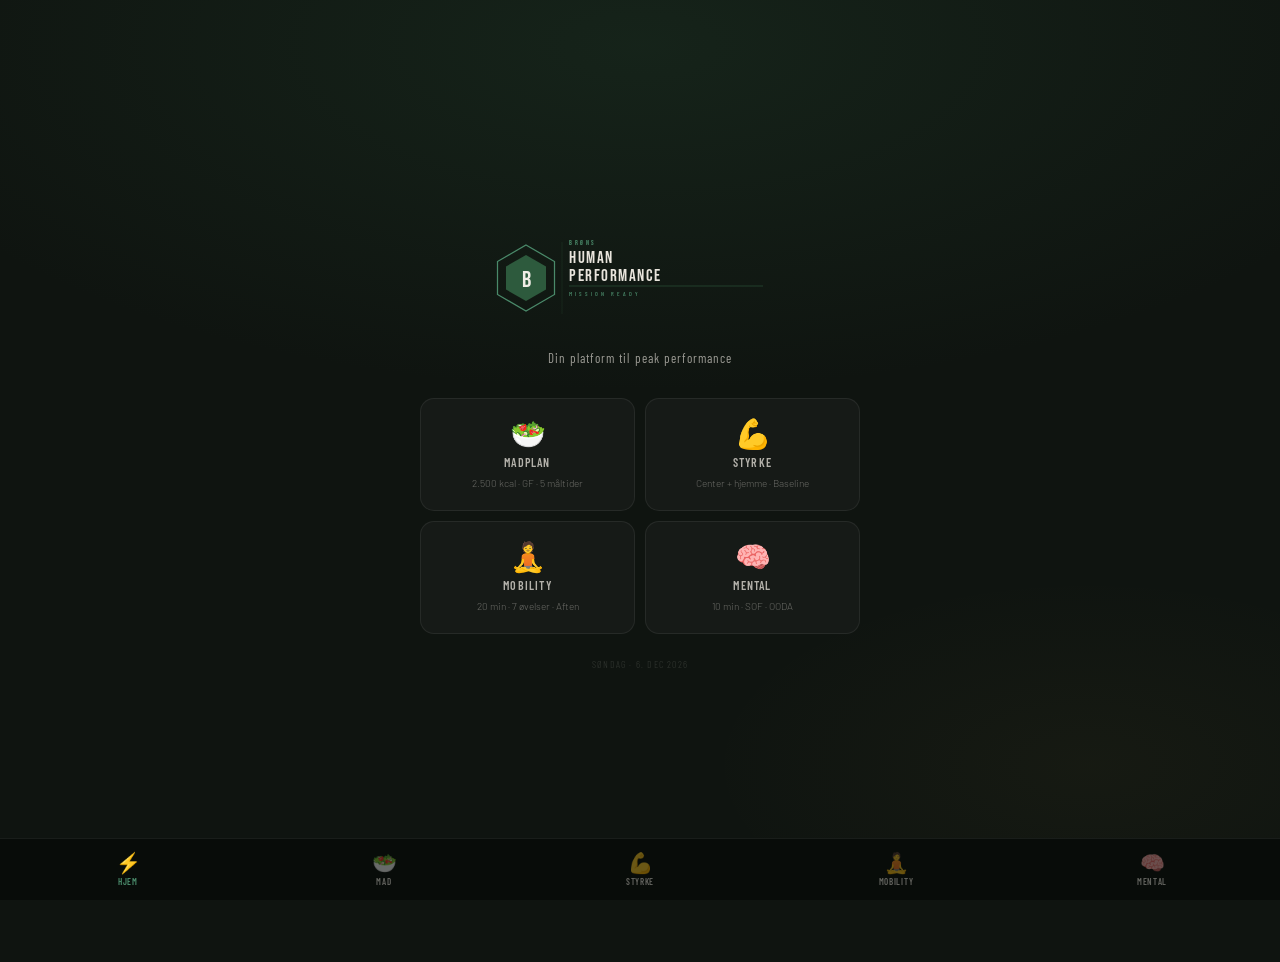
==== commit 57c542d8: "Rename index.html.html to index.html" ====
--- a/index.html
+++ b/index.html
@@ -26,8 +26,8 @@
   --bor:rgba(255,255,255,0.07);
   --bor2:rgba(255,255,255,0.12);
   --txt:#E8E4DC;
-  --mut:rgba(232,228,220,0.45);
-  --mut2:rgba(232,228,220,0.25);
+  --mut:rgba(232,228,220,0.65);
+  --mut2:rgba(232,228,220,0.4);
   --acc:#2D5A3D;
   --acl:rgba(45,90,61,0.15);
   --acm:#4A8A6A;
@@ -290,7 +290,7 @@
   font-family:'Bebas Neue',sans-serif;font-size:18px;flex-shrink:0;
 }
 .meal-info{flex:1;min-width:0;}
-.meal-name{font-size:14px;font-weight:500;color:var(--txt);margin-bottom:3px;line-height:1.3;}
+.meal-name{font-size:15px;font-weight:500;color:var(--txt);margin-bottom:3px;line-height:1.3;}
 .meal-tags{display:flex;gap:5px;flex-wrap:wrap;}
 .meal-tag{font-size:10px;padding:2px 7px;border-radius:10px;font-weight:500;}
 .tag-protein{background:var(--bluel);color:var(--blue);}
@@ -465,7 +465,7 @@
 .ex-col+.ex-col{border-left:1px solid var(--bor);}
 @media(max-width:540px){.ex-col+.ex-col{border-left:none;border-top:1px solid var(--bor);}}
 .steps{list-style:none;display:flex;flex-direction:column;gap:7px;margin-bottom:0.85rem;}
-.step{display:flex;gap:8px;font-size:13px;color:var(--txt);line-height:1.55;}
+.step{display:flex;gap:8px;font-size:14px;color:var(--txt);line-height:1.6;}
 .step-n{font-family:'Bebas Neue',sans-serif;font-size:1rem;color:var(--acm);flex-shrink:0;width:18px;line-height:1.4;}
 .yt{display:inline-flex;align-items:center;gap:5px;border-radius:6px;padding:6px 11px;font-size:11px;font-weight:600;text-decoration:none;transition:opacity 0.2s;margin-top:0.25rem;width:fit-content;}
 .yt:hover{opacity:0.82;}
@@ -531,7 +531,7 @@
 .pb-body{display:none;border-top:1px solid var(--bor);padding:1rem;background:var(--sur2);}
 .protocol-block.open .pb-body{display:block;}
 .pb-steps{list-style:none;display:flex;flex-direction:column;gap:9px;margin-bottom:0.85rem;}
-.pb-step{display:flex;gap:8px;font-size:13px;color:var(--txt);line-height:1.55;}
+.pb-step{display:flex;gap:8px;font-size:14px;color:var(--txt);line-height:1.6;}
 .pb-step-n{font-family:'Bebas Neue',sans-serif;font-size:1rem;color:var(--gold);flex-shrink:0;width:20px;line-height:1.4;}
 .pb-note{border-radius:6px;padding:0.6rem 0.85rem;font-size:12px;line-height:1.65;margin-top:0.5rem;}
 .pb-note strong{font-weight:600;}
@@ -1007,12 +1007,12 @@
         <div style="background:var(--acl);border-radius:6px;padding:4px 10px;font-size:11px;font-weight:600;color:var(--acm);letter-spacing:.06em;">3× ugen</div>
       </div>
 
-      <div class="bcard" style="display:flex;justify-content:space-between;align-items:center;padding:.75rem 1rem;border:1px solid rgba(200,168,75,0.25);">
+      <div class="bcard" style="display:flex;justify-content:space-between;align-items:center;padding:.75rem 1rem;">
         <div>
-          <div class="bcnm" style="margin-bottom:2px;color:var(--gold)">Glut med ★</div>
+          <div class="bcnm" style="margin-bottom:2px">Glut med</div>
           <div style="font-size:12px;color:var(--txt);">3 sæt × 10 reps</div>
         </div>
-        <div style="background:var(--goldl);border-radius:6px;padding:4px 10px;font-size:11px;font-weight:600;color:var(--gold);letter-spacing:.06em;">4× ugen</div>
+        <div style="background:var(--acl);border-radius:6px;padding:4px 10px;font-size:11px;font-weight:600;color:var(--acm);letter-spacing:.06em;">4× ugen</div>
       </div>
 
       <div class="bcard" style="display:flex;justify-content:space-between;align-items:center;padding:.75rem 1rem;">
@@ -1042,598 +1042,6 @@
     </div>
   </div>
 </div>
-
-<div class="sticky">
-  <button class="nb active" onclick="sv('gym',this)">🏋️ Fitnesscenter</button>
-  <button class="nb" onclick="sv('home',this)">🏠 Hjemme</button>
-  <span class="sstatus" id="sstatus"></span>
-</div>
-
-<div class="prog">
-
-<!-- ═══════════════ GYM ═══════════════ -->
-<div id="view-gym" class="view active">
-
-  <!-- 0: NEURAL PRIMER -->
-  <div class="blk cp">
-    <div class="bh"><div class="blet">0</div><div class="bif"><div class="bna">Neural Primer</div><div class="bsub">Box Jumps · KB Swings</div></div><div class="bti">5 min</div></div>
-    <div class="bln"></div>
-    <div class="ec" onclick="tog(this)">
-      <div class="eh"><div class="es sp"></div><div class="en">0</div>
-        <div class="ei"><div class="enm">Box Jumps ELLER KB Swings</div><div class="emt">3×3 jumps 45s · ELLER · 3×10 swings 30s</div></div>
-        <span class="arr">↓</span></div>
-      <div class="ebody">
-        <div class="tc">
-          <div><div class="fr"><label class="fl">KB vægt (kg)</label><input type="number" class="wi" id="g0k" placeholder="—" oninput="md()"></div>
-          <div class="fr"><label class="fl">Seneste</label><div class="ad" id="g0d">—</div><input type="hidden" id="g0dh"></div></div>
-          <div><div class="fr"><label class="fl">Noter</label><textarea class="na" id="g0n" placeholder="Valg, fornemmelse..." oninput="md()"></textarea></div></div>
-        </div>
-        <button class="hb" onclick="th('g0')">📋 Historik</button><div class="hl" id="hg0"></div>
-      </div>
-    </div>
-  </div>
-
-  <!-- A: PRIMÆRE LØFT -->
-  <div class="blk ca">
-    <div class="bh"><div class="blet">A</div><div class="bif"><div class="bna">Primære løft — Baseline tests</div><div class="bsub">Squat · Deadlift · Bænkpres</div></div><div class="bti">25 min</div></div>
-    <div class="bln"></div>
-
-    <div class="ec" onclick="tog(this)">
-      <div class="eh"><div class="es sa"></div><div class="en">1</div>
-        <div class="ei"><div class="enm">Barbell Back Squat</div><div class="emt">5 sæt × 5–6 reps · Pause 2 min · +2,5 kg ved fuld form</div></div>
-        <span class="arr">↓</span></div>
-      <div class="ebody">
-        <table><tr><th>Sæt</th><th>Reps</th><th>Vægt (kg)</th></tr>
-          <tr><td class="sl">1 — Opvarmning</td><td class="sr">8</td><td><input type="number" class="wi" id="gsq1" placeholder="—" oninput="md()"></td></tr>
-          <tr><td class="sl">2</td><td class="sr">5–6</td><td><input type="number" class="wi" id="gsq2" placeholder="—" oninput="md()"></td></tr>
-          <tr><td class="sl">3</td><td class="sr">5–6</td><td><input type="number" class="wi" id="gsq3" placeholder="—" oninput="md()"></td></tr>
-          <tr><td class="sl">4</td><td class="sr">5–6</td><td><input type="number" class="wi" id="gsq4" placeholder="—" oninput="md()"></td></tr>
-          <tr><td class="sl">5</td><td class="sr">5–6</td><td><input type="number" class="wi" id="gsq5" placeholder="—" oninput="md()"></td></tr>
-        </table>
-        <div class="tc">
-          <div><div class="fr"><label class="fl">Dato</label><div class="ad" id="gsqd">—</div><input type="hidden" id="gsqdh"></div></div>
-          <div><div class="fr"><label class="fl">Noter</label><textarea class="na" id="gsqn" placeholder="Form, hofte, energi..." oninput="md()"></textarea></div></div>
-        </div>
-        <div class="pn"><strong>Progression:</strong> Alle 5 sæt med god form → +2,5 kg næste session.</div>
-        <div class="sn"><strong>Hoften:</strong> Stop ved smerte. Squat aktiverer gluteus medius som stabilisator.</div>
-        <button class="hb" onclick="th('gsq')">📋 Historik</button><div class="hl" id="hgsq"></div>
-      </div>
-    </div>
-
-    <div class="ec" onclick="tog(this)">
-      <div class="eh"><div class="es sa"></div><div class="en">2</div>
-        <div class="ei"><div class="enm">Barbell Deadlift</div><div class="emt">3 sæt × 5 reps · Pause 2½ min · Ingen grinders</div></div>
-        <span class="arr">↓</span></div>
-      <div class="ebody">
-        <table><tr><th>Sæt</th><th>Reps</th><th>Vægt (kg)</th></tr>
-          <tr><td class="sl">1 — Opvarmning</td><td class="sr">5</td><td><input type="number" class="wi" id="gdl1" placeholder="—" oninput="md()"></td></tr>
-          <tr><td class="sl">2</td><td class="sr">5</td><td><input type="number" class="wi" id="gdl2" placeholder="—" oninput="md()"></td></tr>
-          <tr><td class="sl">3</td><td class="sr">5</td><td><input type="number" class="wi" id="gdl3" placeholder="—" oninput="md()"></td></tr>
-        </table>
-        <div class="tc">
-          <div><div class="fr"><label class="fl">Dato</label><div class="ad" id="gdld">—</div><input type="hidden" id="gdldh"></div></div>
-          <div><div class="fr"><label class="fl">Noter</label><textarea class="na" id="gdln" placeholder="Form, ryg, energi..." oninput="md()"></textarea></div></div>
-        </div>
-        <div class="pn"><strong>Progression:</strong> Begge arbejdssæt solide → +2,5 kg. Stop et rep FØR form bryder.</div>
-        <button class="hb" onclick="th('gdl')">📋 Historik</button><div class="hl" id="hgdl"></div>
-      </div>
-    </div>
-
-    <div class="ec" onclick="tog(this)">
-      <div class="eh"><div class="es sa"></div><div class="en">3</div>
-        <div class="ei"><div class="enm">Barbell Bænkpres</div><div class="emt">4 sæt × 6 reps · Pause 90 sek · Bar til brystet</div></div>
-        <span class="arr">↓</span></div>
-      <div class="ebody">
-        <table><tr><th>Sæt</th><th>Reps</th><th>Vægt (kg)</th></tr>
-          <tr><td class="sl">1 — Opvarmning</td><td class="sr">10</td><td><input type="number" class="wi" id="gbp1" placeholder="—" oninput="md()"></td></tr>
-          <tr><td class="sl">2</td><td class="sr">6</td><td><input type="number" class="wi" id="gbp2" placeholder="—" oninput="md()"></td></tr>
-          <tr><td class="sl">3</td><td class="sr">6</td><td><input type="number" class="wi" id="gbp3" placeholder="—" oninput="md()"></td></tr>
-          <tr><td class="sl">4</td><td class="sr">6</td><td><input type="number" class="wi" id="gbp4" placeholder="—" oninput="md()"></td></tr>
-        </table>
-        <div class="tc">
-          <div><div class="fr"><label class="fl">Dato</label><div class="ad" id="gbpd">—</div><input type="hidden" id="gbpdh"></div></div>
-          <div><div class="fr"><label class="fl">Noter</label><textarea class="na" id="gbpn" placeholder="Form, skulder, energi..." oninput="md()"></textarea></div></div>
-        </div>
-        <div class="pn"><strong>Progression:</strong> 4×6 → +2,5 kg. Baseline-mål: 80–90 kg.</div>
-        <button class="hb" onclick="th('gbp')">📋 Historik</button><div class="hl" id="hgbp"></div>
-      </div>
-    </div>
-  </div>
-
-  <!-- B: OVERKROP -->
-  <div class="blk cb">
-    <div class="bh"><div class="blet">B</div><div class="bif"><div class="bna">Overkrop — Træk & Pres</div><div class="bsub">Lat Pulldown · Military Press</div></div><div class="bti">12 min</div></div>
-    <div class="bln"></div>
-
-    <div class="ec" onclick="tog(this)">
-      <div class="eh"><div class="es sb"></div><div class="en">4</div>
-        <div class="ei"><div class="enm">Lat Pulldown (træk til bryst)</div><div class="emt">4 sæt × 10 reps · Pause 90 sek · Progression mod pull-ups</div></div>
-        <span class="arr">↓</span></div>
-      <div class="ebody">
-        <table><tr><th>Sæt</th><th>Reps</th><th>Vægt (kg)</th></tr>
-          <tr><td class="sl">1 — Opvarmning</td><td class="sr">12</td><td><input type="number" class="wi" id="gld1" placeholder="—" oninput="md()"></td></tr>
-          <tr><td class="sl">2</td><td class="sr">10</td><td><input type="number" class="wi" id="gld2" placeholder="—" oninput="md()"></td></tr>
-          <tr><td class="sl">3</td><td class="sr">10</td><td><input type="number" class="wi" id="gld3" placeholder="—" oninput="md()"></td></tr>
-          <tr><td class="sl">4</td><td class="sr">10</td><td><input type="number" class="wi" id="gld4" placeholder="—" oninput="md()"></td></tr>
-        </table>
-        <div class="tc">
-          <div><div class="fr"><label class="fl">Dato</label><div class="ad" id="gldd">—</div><input type="hidden" id="glddh"></div></div>
-          <div><div class="fr"><label class="fl">Noter</label><textarea class="na" id="gldn" placeholder="Vægt, form, fornemmelse..." oninput="md()"></textarea></div></div>
-        </div>
-        <div class="pn"><strong>Progression:</strong> +5 kg ved 4×10. Skift til pull-ups når du er klar.</div>
-        <button class="hb" onclick="th('gld')">📋 Historik</button><div class="hl" id="hgld"></div>
-      </div>
-    </div>
-
-    <div class="ec" onclick="tog(this)">
-      <div class="eh"><div class="es sb"></div><div class="en">5</div>
-        <div class="ei"><div class="enm">Standing Military Press</div><div class="emt">3 sæt × 8 reps · Pause 90 sek · Stående aktiverer core</div></div>
-        <span class="arr">↓</span></div>
-      <div class="ebody">
-        <table><tr><th>Sæt</th><th>Reps</th><th>Vægt (kg)</th></tr>
-          <tr><td class="sl">1</td><td class="sr">8</td><td><input type="number" class="wi" id="gmp1" placeholder="—" oninput="md()"></td></tr>
-          <tr><td class="sl">2</td><td class="sr">8</td><td><input type="number" class="wi" id="gmp2" placeholder="—" oninput="md()"></td></tr>
-          <tr><td class="sl">3</td><td class="sr">8</td><td><input type="number" class="wi" id="gmp3" placeholder="—" oninput="md()"></td></tr>
-        </table>
-        <div class="tc">
-          <div><div class="fr"><label class="fl">Dato</label><div class="ad" id="gmpd">—</div><input type="hidden" id="gmpdh"></div></div>
-          <div><div class="fr"><label class="fl">Noter</label><textarea class="na" id="gmpn" placeholder="Vægt, form, fornemmelse..." oninput="md()"></textarea></div></div>
-        </div>
-        <div class="pn"><strong>Progression:</strong> +2,5 kg ved 3×8. Baseline-mål: 45–55 kg.</div>
-        <button class="hb" onclick="th('gmp')">📋 Historik</button><div class="hl" id="hgmp"></div>
-      </div>
-    </div>
-  </div>
-
-  <!-- C: UNILATERAL + GLUTEUS -->
-  <div class="blk cc">
-    <div class="bh"><div class="blet">C</div><div class="bif"><div class="bna">Unilateral & Gluteus</div><div class="bsub">Bulgarian · Single-Leg RDL · Hip Thrust</div></div><div class="bti">18 min</div></div>
-    <div class="bln"></div>
-
-    <div class="ec" onclick="tog(this)">
-      <div class="eh"><div class="es sc"></div><div class="en">6</div>
-        <div class="ei"><div class="enm">Bulgarian Split Squat</div><div class="emt">3 sæt × 8 reps pr. side · Tempo 3-1 · Pause 75 sek</div></div>
-        <span class="arr">↓</span></div>
-      <div class="ebody">
-        <table><tr><th>Sæt</th><th>Reps</th><th>Vægt pr. hånd (kg)</th></tr>
-          <tr><td class="sl">1</td><td class="sr">8 pr. side</td><td><input type="number" class="wi" id="gbss1" placeholder="—" oninput="md()"></td></tr>
-          <tr><td class="sl">2</td><td class="sr">8 pr. side</td><td><input type="number" class="wi" id="gbss2" placeholder="—" oninput="md()"></td></tr>
-          <tr><td class="sl">3</td><td class="sr">8 pr. side</td><td><input type="number" class="wi" id="gbss3" placeholder="—" oninput="md()"></td></tr>
-        </table>
-        <div class="tc">
-          <div><div class="fr"><label class="fl">Dato</label><div class="ad" id="gbssd">—</div><input type="hidden" id="gbssdh"></div></div>
-          <div><div class="fr"><label class="fl">Hofte — noter</label><textarea class="na" id="gbssn" placeholder="Hofte OK? Smerte? Balance?" oninput="md()"></textarea></div></div>
-        </div>
-        <div class="sn"><strong>Skadeprotokol:</strong> Skadet side SIDST. Stop ved smerte — mild ubehag OK.</div>
-        <button class="hb" onclick="th('gbss')">📋 Historik</button><div class="hl" id="hgbss"></div>
-      </div>
-    </div>
-
-    <div class="ec" onclick="tog(this)">
-      <div class="eh"><div class="es sc"></div><div class="en">7</div>
-        <div class="ei"><div class="enm">Single-Leg Romanian Deadlift</div><div class="emt">3 sæt × 10 reps pr. side · Tempo 3-1 · Pause 75 sek</div></div>
-        <span class="arr">↓</span></div>
-      <div class="ebody">
-        <table><tr><th>Sæt</th><th>Reps</th><th>KB vægt (kg)</th></tr>
-          <tr><td class="sl">1</td><td class="sr">10 pr. side</td><td><input type="number" class="wi" id="gslr1" placeholder="—" oninput="md()"></td></tr>
-          <tr><td class="sl">2</td><td class="sr">10 pr. side</td><td><input type="number" class="wi" id="gslr2" placeholder="—" oninput="md()"></td></tr>
-          <tr><td class="sl">3</td><td class="sr">10 pr. side</td><td><input type="number" class="wi" id="gslr3" placeholder="—" oninput="md()"></td></tr>
-        </table>
-        <div class="tc">
-          <div><div class="fr"><label class="fl">Dato</label><div class="ad" id="gslrd">—</div><input type="hidden" id="gslrdh"></div></div>
-          <div><div class="fr"><label class="fl">Hofte — noter</label><textarea class="na" id="gslrn" placeholder="Balance, hofte, smerte..." oninput="md()"></textarea></div></div>
-        </div>
-        <div class="pn"><strong>Din vigtigste øvelse:</strong> Direkte rehabilitation af gluteus medius. Langsomt ned er nøglen.</div>
-        <button class="hb" onclick="th('gslr')">📋 Historik</button><div class="hl" id="hgslr"></div>
-      </div>
-    </div>
-
-    <div class="ec" onclick="tog(this)">
-      <div class="eh"><div class="es sc"></div><div class="en">8</div>
-        <div class="ei"><div class="enm">Barbell Hip Thrust</div><div class="emt">3 sæt × 12 reps · Pause 75 sek · 2 sek hold øverst</div></div>
-        <span class="arr">↓</span></div>
-      <div class="ebody">
-        <table><tr><th>Sæt</th><th>Reps</th><th>Vægt (kg)</th></tr>
-          <tr><td class="sl">1</td><td class="sr">12</td><td><input type="number" class="wi" id="ght1" placeholder="—" oninput="md()"></td></tr>
-          <tr><td class="sl">2</td><td class="sr">12</td><td><input type="number" class="wi" id="ght2" placeholder="—" oninput="md()"></td></tr>
-          <tr><td class="sl">3</td><td class="sr">12</td><td><input type="number" class="wi" id="ght3" placeholder="—" oninput="md()"></td></tr>
-        </table>
-        <div class="tc">
-          <div><div class="fr"><label class="fl">Dato</label><div class="ad" id="ghtd">—</div><input type="hidden" id="ghtdh"></div></div>
-          <div><div class="fr"><label class="fl">Noter</label><textarea class="na" id="ghtn" placeholder="Vægt, aktivering..." oninput="md()"></textarea></div></div>
-        </div>
-        <div class="pn"><strong>Formål:</strong> Maksimal gluteus maximus-aktivering. Hold 2 sek øverst og klem aktivt.</div>
-        <button class="hb" onclick="th('ght')">📋 Historik</button><div class="hl" id="hght"></div>
-      </div>
-    </div>
-  </div>
-
-  <!-- D: FLASKEHALS -->
-  <div class="blk cd">
-    <div class="bh"><div class="blet">D</div><div class="bif"><div class="bna">Flaskehals</div><div class="bsub">Bilateral RDL excentrisk · Planke med benløft</div></div><div class="bti">8 min</div></div>
-    <div class="bln"></div>
-
-    <div class="ec" onclick="tog(this)">
-      <div class="eh"><div class="es sd"></div><div class="en">9</div>
-        <div class="ei"><div class="enm">Bilateral RDL — Excentrisk</div><div class="emt">3 sæt × 8 reps · Tempo 4 sek ned · Pause 90 sek</div></div>
-        <span class="arr">↓</span></div>
-      <div class="ebody">
-        <table><tr><th>Sæt</th><th>Reps</th><th>Vægt (kg)</th></tr>
-          <tr><td class="sl">1</td><td class="sr">8</td><td><input type="number" class="wi" id="grdl1" placeholder="—" oninput="md()"></td></tr>
-          <tr><td class="sl">2</td><td class="sr">8</td><td><input type="number" class="wi" id="grdl2" placeholder="—" oninput="md()"></td></tr>
-          <tr><td class="sl">3</td><td class="sr">8</td><td><input type="number" class="wi" id="grdl3" placeholder="—" oninput="md()"></td></tr>
-        </table>
-        <div class="tc">
-          <div><div class="fr"><label class="fl">Dato</label><div class="ad" id="grdld">—</div><input type="hidden" id="grdldh"></div></div>
-          <div><div class="fr"><label class="fl">Noter</label><textarea class="na" id="grdln" placeholder="Form, stræk, fornemmelse..." oninput="md()"></textarea></div></div>
-        </div>
-        <div class="pn"><strong>Teknik:</strong> Barbell langs ben, knæ let bøjet. 4 sek ned — det er her baglårsstyrken bygges. Neutral ryg hele vejen.</div>
-        <button class="hb" onclick="th('grdl')">📋 Historik</button><div class="hl" id="hgrdl"></div>
-      </div>
-    </div>
-
-    <div class="ec" onclick="tog(this)">
-      <div class="eh"><div class="es sd"></div><div class="en">10</div>
-        <div class="ei"><div class="enm">Planke med benløft</div><div class="emt">3 sæt × 10 reps pr. ben · Pause 45 sek</div></div>
-        <span class="arr">↓</span></div>
-      <div class="ebody">
-        <div class="tc">
-          <div><div class="fr"><label class="fl">Reps pr. ben</label><input type="number" class="wi" id="gpls" placeholder="—" oninput="md()"></div>
-          <div class="fr"><label class="fl">Dato</label><div class="ad" id="gpld">—</div><input type="hidden" id="gpldh"></div></div>
-          <div><div class="fr"><label class="fl">Noter</label><textarea class="na" id="gpln" placeholder="Stabilitet, core..." oninput="md()"></textarea></div></div>
-        </div>
-        <div class="pn"><strong>Teknik:</strong> Planke på underarme. Løft ét ben 10–15 cm, hold 2 sek. Bækkenet fladt — ingen rotation.</div>
-        <button class="hb" onclick="th('gpl')">📋 Historik</button><div class="hl" id="hgpl"></div>
-      </div>
-    </div>
-  </div>
-
-  <!-- E: FINISHER -->
-  <div class="blk ce">
-    <div class="bh"><div class="blet">E</div><div class="bif"><div class="bna">Finisher</div><div class="bsub">Farmers Carry · Side Plank + benløft</div></div><div class="bti">7 min</div></div>
-    <div class="bln"></div>
-    <div class="ec" onclick="tog(this)">
-      <div class="eh"><div class="es se"></div><div class="en">11</div>
-        <div class="ei"><div class="enm">Farmers Carry + Side Plank + benløft</div><div class="emt">3 runder · Carry 40m → Side Plank 30 sek pr. side</div></div>
-        <span class="arr">↓</span></div>
-      <div class="ebody">
-        <table><tr><th>Øvelse</th><th>Mål</th><th>Opnået</th></tr>
-          <tr><td class="sl">Farmers Carry — kg pr. hånd</td><td class="sr">40m</td><td><input type="number" class="wi" id="gfcw" placeholder="kg" oninput="md()"></td></tr>
-          <tr><td class="sl">Side Plank + benløft — sek</td><td class="sr">30 sek</td><td><input type="number" class="wi" id="gsps" placeholder="sek" oninput="md()"></td></tr>
-        </table>
-        <div class="tc">
-          <div><div class="fr"><label class="fl">Dato</label><div class="ad" id="gfcd">—</div><input type="hidden" id="gfcdh"></div></div>
-          <div><div class="fr"><label class="fl">Noter</label><textarea class="na" id="gfcn" placeholder="Vægt, fornemmelse..." oninput="md()"></textarea></div></div>
-        </div>
-        <div class="pn"><strong>Carry mål:</strong> 2×40 kg × 40m. <strong>Plank mål:</strong> 45 sek pr. side.</div>
-        <button class="hb" onclick="th('gfc')">📋 Historik</button><div class="hl" id="hgfc"></div>
-      </div>
-    </div>
-  </div>
-
-  <!-- OPTIONAL GYM -->
-  <div class="blk copt">
-    <div class="bh"><div class="blet">+</div><div class="bif"><div class="bna">Optional — Isolation</div><div class="bsub">Kun hvis tid og energi tillader det</div></div><div class="bti">~8 min</div></div>
-    <div class="bln"></div>
-
-    <div class="ec" onclick="tog(this)">
-      <div class="eh"><div class="es sopt"></div><div class="en">+</div>
-        <div class="ei"><div class="enm">Dips</div><div class="emt">3 sæt × max reps · Pause 75 sek</div></div>
-        <span class="arr">↓</span></div>
-      <div class="ebody">
-        <div class="tc">
-          <div><div class="fr"><label class="fl">Reps sæt 1 / 2 / 3</label><input type="text" class="wi" id="gdips" placeholder="—/—/—" oninput="md()" style="width:120px"></div>
-          <div class="fr"><label class="fl">Dato</label><div class="ad" id="gdipsd">—</div><input type="hidden" id="gdipsdh"></div></div>
-          <div><div class="fr"><label class="fl">Noter</label><textarea class="na" id="gdipsn" placeholder="Reps, fornemmelse..." oninput="md()"></textarea></div></div>
-        </div>
-        <div class="on"><strong>Optional:</strong> Tilføjer triceps-volumen udover bænkpres og military press. Kun hvis du har overskud.</div>
-        <button class="hb" onclick="th('gdips')">📋 Historik</button><div class="hl" id="hgdips"></div>
-      </div>
-    </div>
-
-    <div class="ec" onclick="tog(this)">
-      <div class="eh"><div class="es sopt"></div><div class="en">+</div>
-        <div class="ei"><div class="enm">Barbell Curl</div><div class="emt">3 sæt × 10 reps · Pause 60 sek</div></div>
-        <span class="arr">↓</span></div>
-      <div class="ebody">
-        <table><tr><th>Sæt</th><th>Reps</th><th>Vægt (kg)</th></tr>
-          <tr><td class="sl">1</td><td class="sr">10</td><td><input type="number" class="wi" id="gcurl1" placeholder="—" oninput="md()"></td></tr>
-          <tr><td class="sl">2</td><td class="sr">10</td><td><input type="number" class="wi" id="gcurl2" placeholder="—" oninput="md()"></td></tr>
-          <tr><td class="sl">3</td><td class="sr">10</td><td><input type="number" class="wi" id="gcurl3" placeholder="—" oninput="md()"></td></tr>
-        </table>
-        <div class="tc">
-          <div><div class="fr"><label class="fl">Dato</label><div class="ad" id="gcurld">—</div><input type="hidden" id="gcurldh"></div></div>
-          <div><div class="fr"><label class="fl">Noter</label><textarea class="na" id="gcurln" placeholder="Vægt, fornemmelse..." oninput="md()"></textarea></div></div>
-        </div>
-        <div class="on"><strong>Optional:</strong> Direkte biceps-isolation udover rows og pulldown. Tilføjer armvolumen over tid.</div>
-        <button class="hb" onclick="th('gcurl')">📋 Historik</button><div class="hl" id="hgcurl"></div>
-      </div>
-    </div>
-  </div>
-
-</div>
-
-<!-- ═══════════════ HOME ═══════════════ -->
-<div id="view-home" class="view">
-
-  <!-- 0: PRIMER -->
-  <div class="blk cp">
-    <div class="bh"><div class="blet">0</div><div class="bif"><div class="bna">Neural Primer</div><div class="bsub">Jump Squats · Explosive Push-ups</div></div><div class="bti">5 min</div></div>
-    <div class="bln"></div>
-    <div class="ec" onclick="tog(this)">
-      <div class="eh"><div class="es sp"></div><div class="en">0</div>
-        <div class="ei"><div class="enm">Jump Squats ELLER Explosive Push-ups</div><div class="emt">3×5 jump squats · ELLER · 3×8 explosive push-ups · Pause 45 sek</div></div>
-        <span class="arr">↓</span></div>
-      <div class="ebody">
-        <div class="tc">
-          <div><div class="fr"><label class="fl">Valg i dag</label>
-            <select class="wi" id="h0v" style="width:auto;padding:4px 8px" oninput="md()">
-              <option value="">Vælg—</option><option>Jump Squats</option><option>Explosive Push-ups</option><option>Begge</option>
-            </select>
-          </div>
-          <div class="fr"><label class="fl">Dato</label><div class="ad" id="h0d">—</div><input type="hidden" id="h0dh"></div></div>
-          <div><div class="fr"><label class="fl">Noter</label><textarea class="na" id="h0n" placeholder="Fornemmelse, energi..." oninput="md()"></textarea></div></div>
-        </div>
-      </div>
-    </div>
-  </div>
-
-  <!-- A: PRIMÆRE LØFT HOME -->
-  <div class="blk ca">
-    <div class="bh"><div class="blet">A</div><div class="bif"><div class="bna">Primære løft</div><div class="bsub">Goblet Squat · DB RDL · Push-ups</div></div><div class="bti">20 min</div></div>
-    <div class="bln"></div>
-
-    <div class="ec" onclick="tog(this)">
-      <div class="eh"><div class="es sa"></div><div class="en">1</div>
-        <div class="ei"><div class="enm">Goblet Squat (KB)</div><div class="emt">4 sæt × 6–8 reps · Dyb squat · Pause 2 min</div></div>
-        <span class="arr">↓</span></div>
-      <div class="ebody">
-        <table><tr><th>Sæt</th><th>Reps</th><th>KB vægt (kg)</th></tr>
-          <tr><td class="sl">1 — Opvarmning</td><td class="sr">8</td><td><input type="number" class="wi" id="hgs1" placeholder="—" oninput="md()"></td></tr>
-          <tr><td class="sl">2</td><td class="sr">6–8</td><td><input type="number" class="wi" id="hgs2" placeholder="—" oninput="md()"></td></tr>
-          <tr><td class="sl">3</td><td class="sr">6–8</td><td><input type="number" class="wi" id="hgs3" placeholder="—" oninput="md()"></td></tr>
-          <tr><td class="sl">4</td><td class="sr">6</td><td><input type="number" class="wi" id="hgs4" placeholder="—" oninput="md()"></td></tr>
-        </table>
-        <div class="tc">
-          <div><div class="fr"><label class="fl">Dato</label><div class="ad" id="hgsd">—</div><input type="hidden" id="hgsdh"></div></div>
-          <div><div class="fr"><label class="fl">Noter</label><textarea class="na" id="hgsn" placeholder="Dybde, form..." oninput="md()"></textarea></div></div>
-        </div>
-        <div class="pn"><strong>Progression:</strong> +4 kg KB ved fuld dybde og god form.</div>
-        <button class="hb" onclick="th('hgs')">📋 Historik</button><div class="hl" id="hhgs"></div>
-      </div>
-    </div>
-
-    <div class="ec" onclick="tog(this)">
-      <div class="eh"><div class="es sa"></div><div class="en">2</div>
-        <div class="ei"><div class="enm">DB Romanian Deadlift</div><div class="emt">3 sæt × 8 reps · Tempo 3 sek ned · Pause 2 min</div></div>
-        <span class="arr">↓</span></div>
-      <div class="ebody">
-        <table><tr><th>Sæt</th><th>Reps</th><th>Vægt pr. hånd (kg)</th></tr>
-          <tr><td class="sl">1</td><td class="sr">8</td><td><input type="number" class="wi" id="hrd1" placeholder="—" oninput="md()"></td></tr>
-          <tr><td class="sl">2</td><td class="sr">8</td><td><input type="number" class="wi" id="hrd2" placeholder="—" oninput="md()"></td></tr>
-          <tr><td class="sl">3</td><td class="sr">8</td><td><input type="number" class="wi" id="hrd3" placeholder="—" oninput="md()"></td></tr>
-        </table>
-        <div class="tc">
-          <div><div class="fr"><label class="fl">Dato</label><div class="ad" id="hrdd">—</div><input type="hidden" id="hrddh"></div></div>
-          <div><div class="fr"><label class="fl">Noter</label><textarea class="na" id="hrdn" placeholder="Form, stræk..." oninput="md()"></textarea></div></div>
-        </div>
-        <div class="pn"><strong>Progression:</strong> +2 kg pr. hånd ved fuld range.</div>
-        <button class="hb" onclick="th('hrd')">📋 Historik</button><div class="hl" id="hhrd"></div>
-      </div>
-    </div>
-
-    <div class="ec" onclick="tog(this)">
-      <div class="eh"><div class="es sa"></div><div class="en">3</div>
-        <div class="ei"><div class="enm">Push-ups (3 varianter)</div><div class="emt">4 sæt × max · Bred → Smal → Eksplosiv · Pause 75 sek</div></div>
-        <span class="arr">↓</span></div>
-      <div class="ebody">
-        <table><tr><th>Variant</th><th>Reps opnået</th></tr>
-          <tr><td class="sl">Bred (bryst)</td><td><input type="number" class="wi" id="hpub" placeholder="antal" oninput="md()"></td></tr>
-          <tr><td class="sl">Smal (triceps)</td><td><input type="number" class="wi" id="hpus" placeholder="antal" oninput="md()"></td></tr>
-          <tr><td class="sl">Eksplosiv (kraft)</td><td><input type="number" class="wi" id="hpue" placeholder="antal" oninput="md()"></td></tr>
-        </table>
-        <div class="tc">
-          <div><div class="fr"><label class="fl">Dato</label><div class="ad" id="hpud">—</div><input type="hidden" id="hpudh"></div></div>
-          <div><div class="fr"><label class="fl">Noter</label><textarea class="na" id="hpun" placeholder="Træthed, form..." oninput="md()"></textarea></div></div>
-        </div>
-        <div class="pn"><strong>Progression:</strong> 20+ reps let → vest med 5 kg.</div>
-        <button class="hb" onclick="th('hpu')">📋 Historik</button><div class="hl" id="hhpu"></div>
-      </div>
-    </div>
-  </div>
-
-  <!-- B: OVERKROP HOME -->
-  <div class="blk cb">
-    <div class="bh"><div class="blet">B</div><div class="bif"><div class="bna">Overkrop Træk + Pres</div><div class="bsub">DB Bent Over Row · DB Shoulder Press</div></div><div class="bti">12 min</div></div>
-    <div class="bln"></div>
-
-    <div class="ec" onclick="tog(this)">
-      <div class="eh"><div class="es sb"></div><div class="en">4</div>
-        <div class="ei"><div class="enm">DB Bent Over Row</div><div class="emt">4 sæt × 10 reps · Pause 90 sek</div></div>
-        <span class="arr">↓</span></div>
-      <div class="ebody">
-        <table><tr><th>Sæt</th><th>Reps</th><th>Vægt pr. hånd (kg)</th></tr>
-          <tr><td class="sl">1</td><td class="sr">10</td><td><input type="number" class="wi" id="hrw1" placeholder="—" oninput="md()"></td></tr>
-          <tr><td class="sl">2</td><td class="sr">10</td><td><input type="number" class="wi" id="hrw2" placeholder="—" oninput="md()"></td></tr>
-          <tr><td class="sl">3</td><td class="sr">10</td><td><input type="number" class="wi" id="hrw3" placeholder="—" oninput="md()"></td></tr>
-          <tr><td class="sl">4</td><td class="sr">10</td><td><input type="number" class="wi" id="hrw4" placeholder="—" oninput="md()"></td></tr>
-        </table>
-        <div class="tc">
-          <div><div class="fr"><label class="fl">Dato</label><div class="ad" id="hrwd">—</div><input type="hidden" id="hrwdh"></div></div>
-          <div><div class="fr"><label class="fl">Noter</label><textarea class="na" id="hrwn" placeholder="Form, vægt..." oninput="md()"></textarea></div></div>
-        </div>
-        <div class="pn"><strong>Progression:</strong> +2 kg pr. hånd ved fuld form.</div>
-        <button class="hb" onclick="th('hrw')">📋 Historik</button><div class="hl" id="hhrw"></div>
-      </div>
-    </div>
-
-    <div class="ec" onclick="tog(this)">
-      <div class="eh"><div class="es sb"></div><div class="en">5</div>
-        <div class="ei"><div class="enm">Standing DB Shoulder Press</div><div class="emt">3 sæt × 8–10 reps · Pause 90 sek</div></div>
-        <span class="arr">↓</span></div>
-      <div class="ebody">
-        <table><tr><th>Sæt</th><th>Reps</th><th>Vægt pr. hånd (kg)</th></tr>
-          <tr><td class="sl">1</td><td class="sr">8–10</td><td><input type="number" class="wi" id="hsp1" placeholder="—" oninput="md()"></td></tr>
-          <tr><td class="sl">2</td><td class="sr">8–10</td><td><input type="number" class="wi" id="hsp2" placeholder="—" oninput="md()"></td></tr>
-          <tr><td class="sl">3</td><td class="sr">8–10</td><td><input type="number" class="wi" id="hsp3" placeholder="—" oninput="md()"></td></tr>
-        </table>
-        <div class="tc">
-          <div><div class="fr"><label class="fl">Dato</label><div class="ad" id="hspd">—</div><input type="hidden" id="hspdh"></div></div>
-          <div><div class="fr"><label class="fl">Noter</label><textarea class="na" id="hspn" placeholder="Form, vægt..." oninput="md()"></textarea></div></div>
-        </div>
-        <div class="pn"><strong>Progression:</strong> +2 kg pr. hånd ved fuld form.</div>
-        <button class="hb" onclick="th('hsp')">📋 Historik</button><div class="hl" id="hhsp"></div>
-      </div>
-    </div>
-  </div>
-
-  <!-- C: UNILATERAL HOME -->
-  <div class="blk cc">
-    <div class="bh"><div class="blet">C</div><div class="bif"><div class="bna">Unilateral & Gluteus</div><div class="bsub">Rear Lunge · Single-Leg RDL · Glute Bridge</div></div><div class="bti">15 min</div></div>
-    <div class="bln"></div>
-
-    <div class="ec" onclick="tog(this)">
-      <div class="eh"><div class="es sc"></div><div class="en">6</div>
-        <div class="ei"><div class="enm">Rear Lunge med DB</div><div class="emt">3 sæt × 10 reps pr. side · Tempo 3-1 · Pause 75 sek</div></div>
-        <span class="arr">↓</span></div>
-      <div class="ebody">
-        <table><tr><th>Sæt</th><th>Reps</th><th>Vægt pr. hånd (kg)</th></tr>
-          <tr><td class="sl">1</td><td class="sr">10 pr. side</td><td><input type="number" class="wi" id="hlu1" placeholder="—" oninput="md()"></td></tr>
-          <tr><td class="sl">2</td><td class="sr">10 pr. side</td><td><input type="number" class="wi" id="hlu2" placeholder="—" oninput="md()"></td></tr>
-          <tr><td class="sl">3</td><td class="sr">10 pr. side</td><td><input type="number" class="wi" id="hlu3" placeholder="—" oninput="md()"></td></tr>
-        </table>
-        <div class="tc">
-          <div><div class="fr"><label class="fl">Dato</label><div class="ad" id="hlud">—</div><input type="hidden" id="hludh"></div></div>
-          <div><div class="fr"><label class="fl">Hofte — noter</label><textarea class="na" id="hlun" placeholder="Hofte OK? Smerte?" oninput="md()"></textarea></div></div>
-        </div>
-        <div class="pn"><strong>Progression:</strong> +2 kg pr. hånd. Skadet side sidst.</div>
-        <button class="hb" onclick="th('hlu')">📋 Historik</button><div class="hl" id="hhlu"></div>
-      </div>
-    </div>
-
-    <div class="ec" onclick="tog(this)">
-      <div class="eh"><div class="es sc"></div><div class="en">7</div>
-        <div class="ei"><div class="enm">Single-Leg Romanian Deadlift</div><div class="emt">3 sæt × 10 reps pr. side · Tempo 3-1 · Pause 75 sek</div></div>
-        <span class="arr">↓</span></div>
-      <div class="ebody">
-        <table><tr><th>Sæt</th><th>Reps</th><th>KB vægt (kg)</th></tr>
-          <tr><td class="sl">1</td><td class="sr">10 pr. side</td><td><input type="number" class="wi" id="hsl1" placeholder="—" oninput="md()"></td></tr>
-          <tr><td class="sl">2</td><td class="sr">10 pr. side</td><td><input type="number" class="wi" id="hsl2" placeholder="—" oninput="md()"></td></tr>
-          <tr><td class="sl">3</td><td class="sr">10 pr. side</td><td><input type="number" class="wi" id="hsl3" placeholder="—" oninput="md()"></td></tr>
-        </table>
-        <div class="tc">
-          <div><div class="fr"><label class="fl">Dato</label><div class="ad" id="hsld">—</div><input type="hidden" id="hsldh"></div></div>
-          <div><div class="fr"><label class="fl">Hofte — noter</label><textarea class="na" id="hsln" placeholder="Balance, hofte..." oninput="md()"></textarea></div></div>
-        </div>
-        <div class="sn"><strong>Din vigtigste hjemmeøvelse:</strong> Direkte rehabilitation. Langsomt ned er nøglen.</div>
-        <button class="hb" onclick="th('hsl')">📋 Historik</button><div class="hl" id="hhsl"></div>
-      </div>
-    </div>
-
-    <div class="ec" onclick="tog(this)">
-      <div class="eh"><div class="es sc"></div><div class="en">8</div>
-        <div class="ei"><div class="enm">Glute Bridge med DB</div><div class="emt">3 sæt × 15 reps · 2 sek hold øverst · Pause 60 sek</div></div>
-        <span class="arr">↓</span></div>
-      <div class="ebody">
-        <table><tr><th>Sæt</th><th>Reps</th><th>DB på hofte (kg)</th></tr>
-          <tr><td class="sl">1</td><td class="sr">15</td><td><input type="number" class="wi" id="hgb1" placeholder="—" oninput="md()"></td></tr>
-          <tr><td class="sl">2</td><td class="sr">15</td><td><input type="number" class="wi" id="hgb2" placeholder="—" oninput="md()"></td></tr>
-          <tr><td class="sl">3</td><td class="sr">15</td><td><input type="number" class="wi" id="hgb3" placeholder="—" oninput="md()"></td></tr>
-        </table>
-        <div class="tc">
-          <div><div class="fr"><label class="fl">Dato</label><div class="ad" id="hgbd">—</div><input type="hidden" id="hgbdh"></div></div>
-          <div><div class="fr"><label class="fl">Noter</label><textarea class="na" id="hgbn" placeholder="Aktivering, vægt..." oninput="md()"></textarea></div></div>
-        </div>
-        <div class="pn"><strong>Progression:</strong> 15 reps let → single-leg version.</div>
-        <button class="hb" onclick="th('hgb')">📋 Historik</button><div class="hl" id="hhgb"></div>
-      </div>
-    </div>
-  </div>
-
-  <!-- D: FINISHER HOME -->
-  <div class="blk ce">
-    <div class="bh"><div class="blet">D</div><div class="bif"><div class="bna">Finisher & Core</div><div class="bsub">Planke + benløft · Dead Bug · Farmers Walk</div></div><div class="bti">10 min</div></div>
-    <div class="bln"></div>
-    <div class="ec" onclick="tog(this)">
-      <div class="eh"><div class="es se"></div><div class="en">9</div>
-        <div class="ei"><div class="enm">Planke + benløft · Dead Bug · Farmers Walk</div><div class="emt">2–3 runder · Circuit</div></div>
-        <span class="arr">↓</span></div>
-      <div class="ebody">
-        <table><tr><th>Øvelse</th><th>Mål</th><th>Opnået</th></tr>
-          <tr><td class="sl">Planke + benløft — sek</td><td class="sr">35 sek</td><td><input type="number" class="wi" id="hpls" placeholder="sek" oninput="md()"></td></tr>
-          <tr><td class="sl">Dead Bug — reps pr. side</td><td class="sr">10</td><td><input type="number" class="wi" id="hdbr" placeholder="reps" oninput="md()"></td></tr>
-          <tr><td class="sl">Farmers Walk — kg pr. hånd</td><td class="sr">40m</td><td><input type="number" class="wi" id="hfww" placeholder="kg" oninput="md()"></td></tr>
-        </table>
-        <div class="tc">
-          <div><div class="fr"><label class="fl">Dato</label><div class="ad" id="hcid">—</div><input type="hidden" id="hcidh"></div></div>
-          <div><div class="fr"><label class="fl">Noter</label><textarea class="na" id="hcin" placeholder="Fornemmelse, progression..." oninput="md()"></textarea></div></div>
-        </div>
-        <div class="pn"><strong>Farmers Walk mål:</strong> 2×32 kg × 40m.</div>
-        <button class="hb" onclick="th('hci')">📋 Historik</button><div class="hl" id="hhci"></div>
-      </div>
-    </div>
-  </div>
-
-  <!-- OPTIONAL HOME -->
-  <div class="blk copt">
-    <div class="bh"><div class="blet">+</div><div class="bif"><div class="bna">Optional — Isolation</div><div class="bsub">Kun hvis tid og energi tillader det</div></div><div class="bti">~8 min</div></div>
-    <div class="bln"></div>
-
-    <div class="ec" onclick="tog(this)">
-      <div class="eh"><div class="es sopt"></div><div class="en">+</div>
-        <div class="ei"><div class="enm">Standing DB Overhead Tricep Extension</div><div class="emt">3 sæt × 12 reps · Pause 60 sek</div></div>
-        <span class="arr">↓</span></div>
-      <div class="ebody">
-        <table><tr><th>Sæt</th><th>Reps</th><th>DB vægt (kg)</th></tr>
-          <tr><td class="sl">1</td><td class="sr">12</td><td><input type="number" class="wi" id="htri1" placeholder="—" oninput="md()"></td></tr>
-          <tr><td class="sl">2</td><td class="sr">12</td><td><input type="number" class="wi" id="htri2" placeholder="—" oninput="md()"></td></tr>
-          <tr><td class="sl">3</td><td class="sr">12</td><td><input type="number" class="wi" id="htri3" placeholder="—" oninput="md()"></td></tr>
-        </table>
-        <div class="tc">
-          <div><div class="fr"><label class="fl">Dato</label><div class="ad" id="htrid">—</div><input type="hidden" id="htridh"></div></div>
-          <div><div class="fr"><label class="fl">Noter</label><textarea class="na" id="htrin" placeholder="Vægt, fornemmelse..." oninput="md()"></textarea></div></div>
-        </div>
-        <div class="on"><strong>Teknik:</strong> Hold én DB med begge hænder bag nakken. Albuer peger frem. Stræk armene op — klem triceps øverst. Rammer long head som bænkpres og press ikke gør.</div>
-        <button class="hb" onclick="th('htri')">📋 Historik</button><div class="hl" id="hhtri"></div>
-      </div>
-    </div>
-
-    <div class="ec" onclick="tog(this)">
-      <div class="eh"><div class="es sopt"></div><div class="en">+</div>
-        <div class="ei"><div class="enm">DB Curl</div><div class="emt">3 sæt × 10 reps · Pause 60 sek</div></div>
-        <span class="arr">↓</span></div>
-      <div class="ebody">
-        <table><tr><th>Sæt</th><th>Reps</th><th>Vægt pr. hånd (kg)</th></tr>
-          <tr><td class="sl">1</td><td class="sr">10</td><td><input type="number" class="wi" id="hcrl1" placeholder="—" oninput="md()"></td></tr>
-          <tr><td class="sl">2</td><td class="sr">10</td><td><input type="number" class="wi" id="hcrl2" placeholder="—" oninput="md()"></td></tr>
-          <tr><td class="sl">3</td><td class="sr">10</td><td><input type="number" class="wi" id="hcrl3" placeholder="—" oninput="md()"></td></tr>
-        </table>
-        <div class="tc">
-          <div><div class="fr"><label class="fl">Dato</label><div class="ad" id="hcrld">—</div><input type="hidden" id="hcrldh"></div></div>
-          <div><div class="fr"><label class="fl">Noter</label><textarea class="na" id="hcrln" placeholder="Vægt, fornemmelse..." oninput="md()"></textarea></div></div>
-        </div>
-        <div class="on"><strong>Optional:</strong> Direkte biceps-isolation. Supinér håndleddet øverst for fuld aktivering.</div>
-        <button class="hb" onclick="th('hcrl')">📋 Historik</button><div class="hl" id="hhcrl"></div>
-      </div>
-    </div>
-  </div>
-
-</div>
-</div>
-
-<div class="footer">
-  <div class="ftit">Progressionsregler & Principper</div>
-  <div class="fgrid">
-    <div class="fi"><div class="fil">Compound løft</div><div class="fiv">+2,5 kg når alle sæt rammes med god form</div></div>
-    <div class="fi"><div class="fil">DB accessories</div><div class="fiv">+2 kg pr. hånd ved fuld form og kontrol</div></div>
-    <div class="fi"><div class="fil">Planke</div><div class="fiv">+5 sek pr. uge · Mål: 45 sek pr. side</div></div>
-    <div class="fi"><div class="fil">Farmers Carry</div><div class="fiv">+4 kg pr. hånd når distance føles stabil</div></div>
-    <div class="fi"><div class="fil">Deload uge 6–8</div><div class="fiv">Reducer volumen 30–40% · Behold intensitet</div></div>
-    <div class="fi"><div class="fil">Baseline test</div><div class="fiv">5RM — 5 reps ved tungeste mulige vægt med god form</div></div>
-  </div>
-</div>
-
-
 
 </div>
 
@@ -1659,7 +1067,7 @@
   <div class="binn">
     <div class="btop">
       <div>
-        <div class="btitl">Baseline — Hvad forventes ved 47 år</div>
+        <div class="btitl">Baseline — Hvad forventes ved <span id="mob-age">49</span> år</div>
         <div class="bsubt">Aldersjusterede mobilitetsmål · Begynder → God → Fremragende</div>
       </div>
     </div>
@@ -1708,7 +1116,7 @@
         <div class="ex-col">
           <span class="clbl">Formål & Baseline</span>
           <div class="nb n-teal"><strong>Formål:</strong> Ankelmobilitet er kritisk for squat-dybde, løbeøkonomi og marchkapacitet. Stram ankel kompenseres op i knæ og hofte — kan bidrage til din gluteus medius-problematik.</div>
-          <div class="nb n-grn"><strong>Baseline god (47 år):</strong> Knæet rører væggen med foden 10 cm fra væggen. Fremragende: 12+ cm.</div>
+          <div class="nb n-grn"><strong>Baseline god (<span class="dyn-age">49</span> år):</strong> Knæet rører væggen med foden 10 cm fra væggen. Fremragende: 12+ cm.</div>
           <div class="nb n-amb"><strong>Alderstip:</strong> Ankelmobilitet falder typisk med alderen. Daglig øvelse er mere effektivt end ugentlig.</div>
         </div>
       </div>
@@ -1725,7 +1133,7 @@
         <div class="ex-sub">Gluteus medius · Piriformis · Ydre hofterotatorer</div>
         <div class="tags">
           <span class="tag" style="background:var(--grl);color:var(--grn)">Hofte</span>
-          <span class="tag" style="background:#FEF5F5;color:#802020">Gluteus medius ★</span>
+          <span class="tag" style="background:#FEF5F5;color:#802020">Gluteus medius</span>
           <span class="tag" style="background:var(--grl);color:var(--grn)">Løb</span>
         </div>
       </div>
@@ -1747,7 +1155,7 @@
         <div class="ex-col">
           <span class="clbl">Formål & Baseline</span>
           <div class="nb n-red"><strong>Din vigtigste øvelse:</strong> 90/90 rammer direkte de dybe hoftemuskler involveret i din gluteus medius-skade. Brug ekstra tid på den skadede side.</div>
-          <div class="nb n-grn"><strong>Baseline god (47 år):</strong> Kan holde positionen i 60 sek med rank ryg. Fremragende: 90 sek med fremadlæn over benet uden kompensation.</div>
+          <div class="nb n-grn"><strong>Baseline god (<span class="dyn-age">49</span> år):</strong> Kan holde positionen i 60 sek med rank ryg. Fremragende: 90 sek med fremadlæn over benet uden kompensation.</div>
           <div class="nb n-teal"><strong>Progression:</strong> Når du kan holde 90 sek — tilføj aktiv rotation frem og tilbage 10× pr. side.</div>
         </div>
       </div>
@@ -1786,7 +1194,7 @@
         <div class="ex-col">
           <span class="clbl">Formål & Baseline</span>
           <div class="nb n-teal"><strong>Formål:</strong> Rammer piriformis og ydre hofterotatorer fra en anden vinkel end 90/90. Supplerer gluteus medius-rehabiliteringen direkte.</div>
-          <div class="nb n-grn"><strong>Baseline god (47 år):</strong> Kan holde 60 sek uden at hofterne roterer til siden. Fremragende: 90 sek med begge hoftekamme jævne.</div>
+          <div class="nb n-grn"><strong>Baseline god (<span class="dyn-age">49</span> år):</strong> Kan holde 60 sek uden at hofterne roterer til siden. Fremragende: 90 sek med begge hoftekamme jævne.</div>
           <div class="nb n-red"><strong>Modificeret:</strong> Hoften når ikke gulvet? Læg et foldet håndklæde under. Aldrig tving det — skal mærkes, ikke gøre ondt.</div>
         </div>
       </div>
@@ -1826,7 +1234,7 @@
         <div class="ex-col">
           <span class="clbl">Formål & Baseline</span>
           <div class="nb n-amb"><strong>Formål:</strong> Stram psoas tilter bækkenet fremad og øger belastningen på lænden og gluteus medius ved hvert løbeskridt. Kritisk for løbeøkonomi og hoftestabilitet.</div>
-          <div class="nb n-grn"><strong>Baseline god (47 år):</strong> Kan holde 45 sek pr. side med aktivt tucket bækken uden at rygsøjlen hyperextenderer. Fremragende: 60 sek med armløft.</div>
+          <div class="nb n-grn"><strong>Baseline god (<span class="dyn-age">49</span> år):</strong> Kan holde 45 sek pr. side med aktivt tucket bækken uden at rygsøjlen hyperextenderer. Fremragende: 60 sek med armløft.</div>
           <div class="nb n-teal"><strong>Nøgle:</strong> Bækkenet SKAL være tucket — ellers strækker du lænden, ikke psoas. Den fejl laver de fleste.</div>
         </div>
       </div>
@@ -1866,7 +1274,7 @@
         <div class="ex-col">
           <span class="clbl">Formål & Baseline</span>
           <div class="nb n-teal"><strong>Formål:</strong> Baglårene er intenst brugt ved deadlift, RDL og løb. Stramme baglår øger belastningen på lænden og kan kompensere ind i hoften — direkte forebyggelse.</div>
-          <div class="nb n-grn"><strong>Baseline god (47 år):</strong> Kan løfte benet til ~75° fra gulvet med strakt knæ. Fremragende: 90° (lodret). De fleste mænd starter på 50–60°.</div>
+          <div class="nb n-grn"><strong>Baseline god (<span class="dyn-age">49</span> år):</strong> Kan løfte benet til ~75° fra gulvet med strakt knæ. Fremragende: 90° (lodret). De fleste mænd starter på 50–60°.</div>
           <div class="nb n-amb"><strong>Undgå:</strong> Rund ikke ryggen for at nå længere. Lænd mod gulvet hele vejen — bevæg kun hoften.</div>
         </div>
       </div>
@@ -1904,7 +1312,7 @@
         <div class="ex-col">
           <span class="clbl">Formål & Baseline</span>
           <div class="nb n-teal"><strong>Formål:</strong> Thorakal rotation er kritisk for løbeøkonomi — modsatrettet arm- og bensvingning kræver fri rotation i øvre ryg. Stiv thorakal rygsøjle tvinger kompensation ned i lænden og hoften.</div>
-          <div class="nb n-grn"><strong>Baseline god (47 år):</strong> Thorakal rotation ≥45° til begge sider. Fremragende: 60°. Test: sid på stol og roter kun overkroppen — mål med armene.</div>
+          <div class="nb n-grn"><strong>Baseline god (<span class="dyn-age">49</span> år):</strong> Thorakal rotation ≥45° til begge sider. Fremragende: 60°. Test: sid på stol og roter kun overkroppen — mål med armene.</div>
           <div class="nb n-amb"><strong>Nøgle:</strong> I thorakal rotation — hold hofterne stille. Isolér bevægelsen til øvre ryg. Det er sværere end det lyder.</div>
         </div>
       </div>
@@ -1958,7 +1366,7 @@
   <div class="st">Program Oversigt — 20 min</div>
   <div class="sg">
     <div class="si"><div class="sl">1 — Knee-to-Wall</div><div class="sv">Ankel · 2 min · 10 reps × 2 sæt × 2 sider</div></div>
-    <div class="si"><div class="sl">2 — Hip 90/90</div><div class="sv">Hofte ★ · 3 min · 60–90 sek × 2 sider</div></div>
+    <div class="si"><div class="sl">2 — Hip 90/90</div><div class="sv">Hofte · 3 min · 60–90 sek × 2 sider</div></div>
     <div class="si"><div class="sl">3 — Pigeon Pose</div><div class="sv">Piriformis · 3 min · 90 sek × 2 sider</div></div>
     <div class="si"><div class="sl">4 — Hip Flexor / Psoas</div><div class="sv">Psoas · 2 min · 45–60 sek × 2 sider</div></div>
     <div class="si"><div class="sl">5 — Baglårsstræk</div><div class="sv">Hamstring · 2 min · 45 sek × 2 sider</div></div>
@@ -2696,6 +2104,29 @@
 
 
 
+
+// Update dynamic age displays
+(function() {
+  var dob = new Date(1977, 5, 19);
+  var now = new Date();
+  var age = now.getFullYear() - dob.getFullYear();
+  var m = now.getMonth() - dob.getMonth();
+  if (m < 0 || (m === 0 && now.getDate() < dob.getDate())) age--;
+  
+  // Update all dynamic age spans
+  document.querySelectorAll('.dyn-age').forEach(function(el) {
+    el.textContent = age;
+  });
+  var mobAge = document.getElementById('mob-age');
+  if (mobAge) mobAge.textContent = age;
+  
+  // Update baseline title in tracker
+  var bsecTitle = document.querySelector('.btitl');
+  if (bsecTitle && bsecTitle.textContent.includes('Baseline')) {
+    // Already handled by getAge() in tracker
+  }
+})();
+
 </script>
 </body>
 </html>
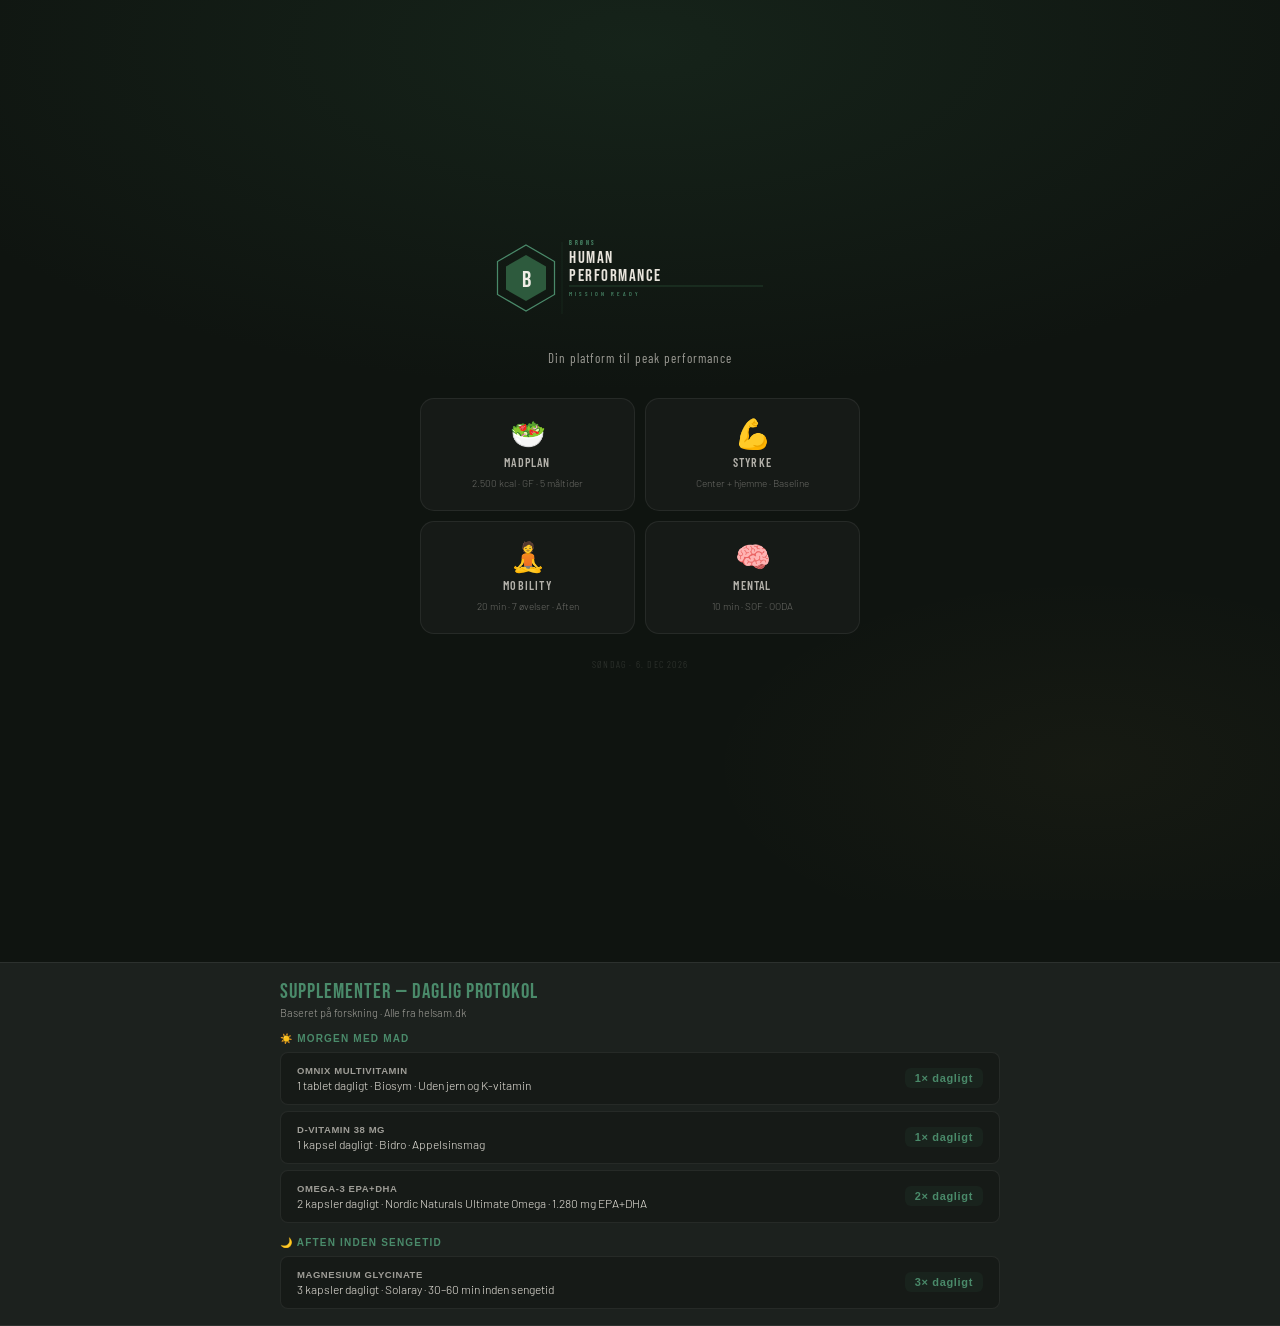
==== commit 3eaa45c7: "Rename index.html.html to index.html" ====
--- a/index.html
+++ b/index.html
@@ -889,6 +889,61 @@
 </div>
 
 <!-- STYRKE TRACKER -->
+<!-- SUPPLEMENTER -->
+<div class="bsec" style="border-top:1px solid var(--bor);">
+  <div class="binn">
+    <div class="btop">
+      <div>
+        <div class="btitl">Supplementer — Daglig Protokol</div>
+        <div class="bsubt">Baseret på forskning · Alle fra helsam.dk</div>
+      </div>
+    </div>
+    <div style="margin-top:.75rem;">
+
+      <div style="font-size:10px;font-weight:600;letter-spacing:.12em;text-transform:uppercase;color:var(--acm);margin-bottom:8px;">☀️ Morgen med mad</div>
+
+      <div class="bcard" style="display:flex;justify-content:space-between;align-items:center;padding:.75rem 1rem;margin-bottom:6px;">
+        <div>
+          <div class="bcnm" style="margin-bottom:2px">OmniX Multivitamin</div>
+          <div style="font-size:12px;color:var(--txt);">1 tablet dagligt · Biosym · Uden jern og K-vitamin</div>
+        </div>
+        <div style="background:var(--acl);border-radius:6px;padding:4px 10px;font-size:11px;font-weight:600;color:var(--acm);letter-spacing:.06em;flex-shrink:0;">1× dagligt</div>
+      </div>
+
+      <div class="bcard" style="display:flex;justify-content:space-between;align-items:center;padding:.75rem 1rem;margin-bottom:6px;">
+        <div>
+          <div class="bcnm" style="margin-bottom:2px">D-vitamin 38 µg</div>
+          <div style="font-size:12px;color:var(--txt);">1 kapsel dagligt · Bidro · Appelsinsmag</div>
+        </div>
+        <div style="background:var(--acl);border-radius:6px;padding:4px 10px;font-size:11px;font-weight:600;color:var(--acm);letter-spacing:.06em;flex-shrink:0;">1× dagligt</div>
+      </div>
+
+      <div class="bcard" style="display:flex;justify-content:space-between;align-items:center;padding:.75rem 1rem;margin-bottom:14px;">
+        <div>
+          <div class="bcnm" style="margin-bottom:2px">Omega-3 EPA+DHA</div>
+          <div style="font-size:12px;color:var(--txt);">2 kapsler dagligt · Nordic Naturals Ultimate Omega · 1.280 mg EPA+DHA</div>
+        </div>
+        <div style="background:var(--acl);border-radius:6px;padding:4px 10px;font-size:11px;font-weight:600;color:var(--acm);letter-spacing:.06em;flex-shrink:0;">2× dagligt</div>
+      </div>
+
+      <div style="font-size:10px;font-weight:600;letter-spacing:.12em;text-transform:uppercase;color:var(--acm);margin-bottom:8px;">🌙 Aften inden sengetid</div>
+
+      <div class="bcard" style="display:flex;justify-content:space-between;align-items:center;padding:.75rem 1rem;">
+        <div>
+          <div class="bcnm" style="margin-bottom:2px">Magnesium Glycinate</div>
+          <div style="font-size:12px;color:var(--txt);">3 kapsler dagligt · Solaray · 30–60 min inden sengetid</div>
+        </div>
+        <div style="background:var(--acl);border-radius:6px;padding:4px 10px;font-size:11px;font-weight:600;color:var(--acm);letter-spacing:.06em;flex-shrink:0;">3× dagligt</div>
+      </div>
+
+    </div>
+  </div>
+</div>
+
+</div>
+
+
+
 <div class="view-panel" id="view-tracker">
 
 <!-- HERO -->
@@ -1043,7 +1098,6 @@
   </div>
 </div>
 
-</div>
 
 <!-- MOBILITY -->
 <div class="view-panel" id="view-mobility">
@@ -1876,18 +1930,15 @@
     { ids:['dl-b','dl-g','dl-gr'], m:[1.0,1.5,1.8], u:'kg' },
     { ids:['bp-b','bp-g','bp-gr'], m:[0.6,1.0,1.3], u:'kg' },
     { ids:['mp-b','mp-g','mp-gr'], m:[0.35,0.55,0.75], u:'kg' },
-    { ids:['fc-b','fc-g','fc-gr'], m:[0.35,0.5,0.65], u:'kg' },
+    { ids:['bor-b','bor-g','bor-gr'], m:[0.5,0.75,1.0], u:'kg' },
+    { ids:['lat-b','lat-g','lat-gr'], m:[0.45,0.65,0.85], u:'kg' },
   ];
   lifts.forEach(l => l.m.forEach((mult,i) => {
     const el = document.getElementById(l.ids[i]);
     if (el) el.textContent = r25(bw * mult * red) + ' ' + l.u;
   }));
 
-  const puV = [Math.max(3,Math.round(5*red)), Math.max(6,Math.round(10*red)), Math.max(10,Math.round(15*red))];
-  ['pu-b','pu-g','pu-gr'].forEach((id,i) => { const el=document.getElementById(id); if(el) el.textContent=puV[i]+' reps'; });
-
-  const plV = [Math.round(20*red), Math.round(35*red), Math.round(50*red)];
-  ['pl-b','pl-g','pl-gr'].forEach((id,i) => { const el=document.getElementById(id); if(el) el.textContent=plV[i]+' sek'; });
+
 
   const data = gs(); data['bw'] = bw; ss(data);
 }
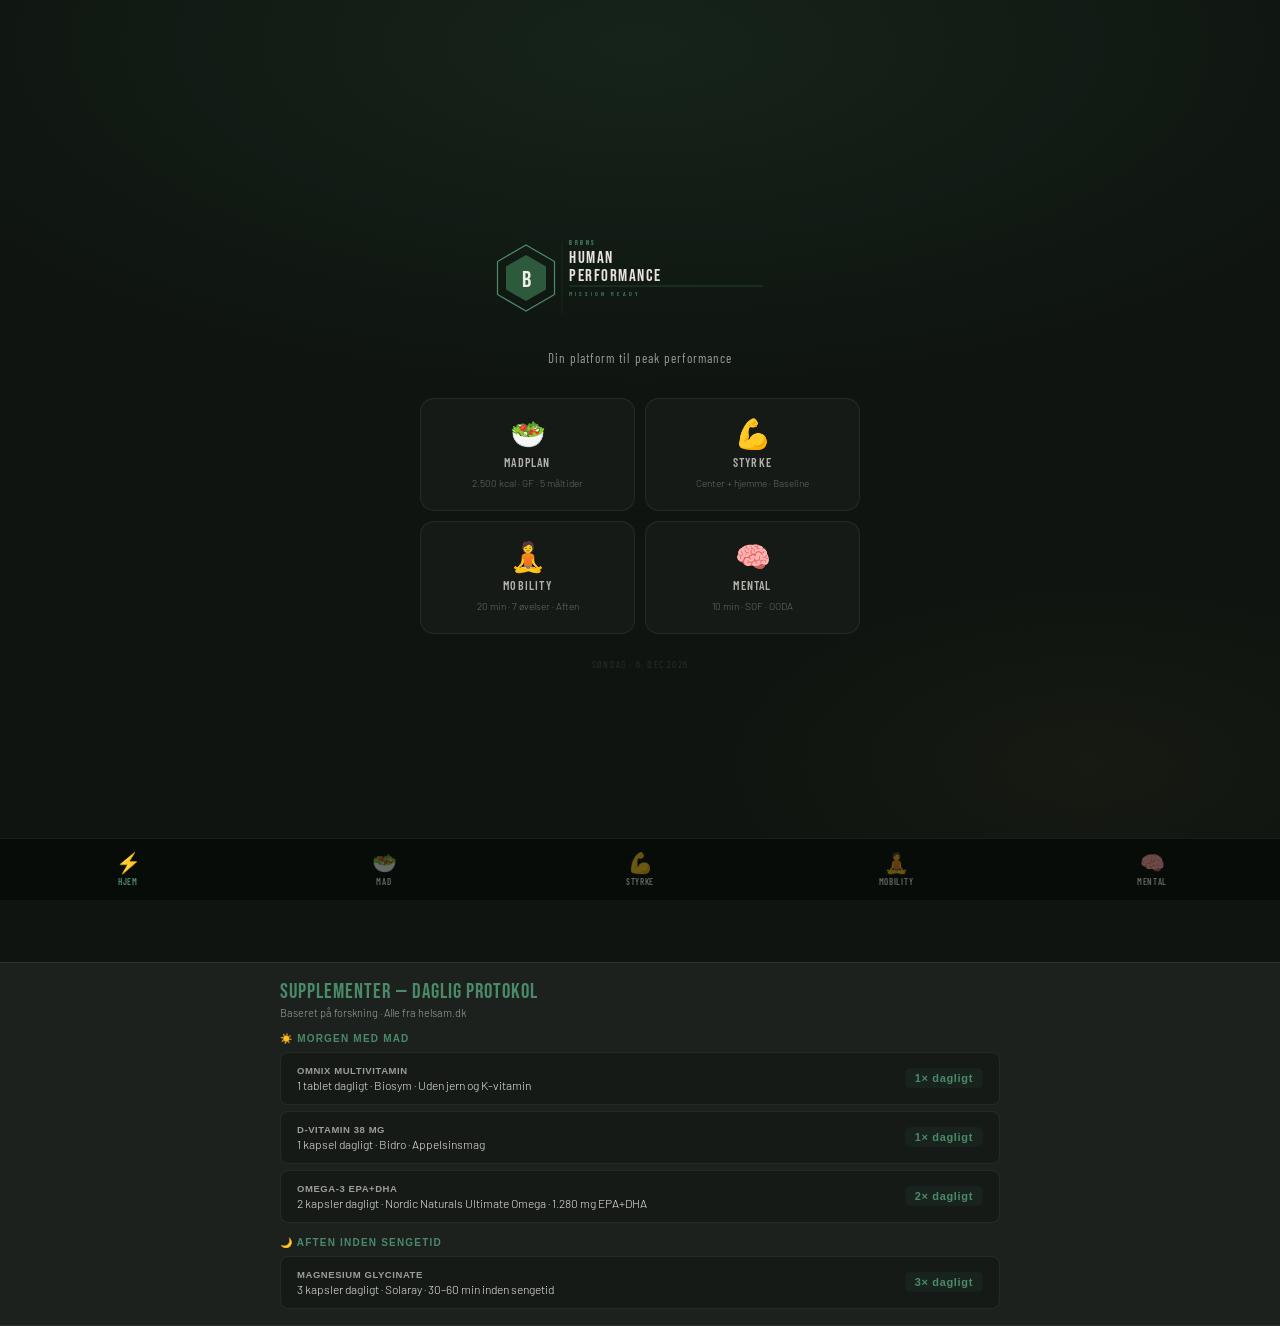
==== commit 6e57bb11: "Rename index.html.html to index.html" ====
--- a/index.html
+++ b/index.html
@@ -940,8 +940,6 @@
   </div>
 </div>
 
-</div>
-
 
 
 <div class="view-panel" id="view-tracker">
@@ -1096,6 +1094,8 @@
 
     </div>
   </div>
+</div>
+
 </div>
 
 
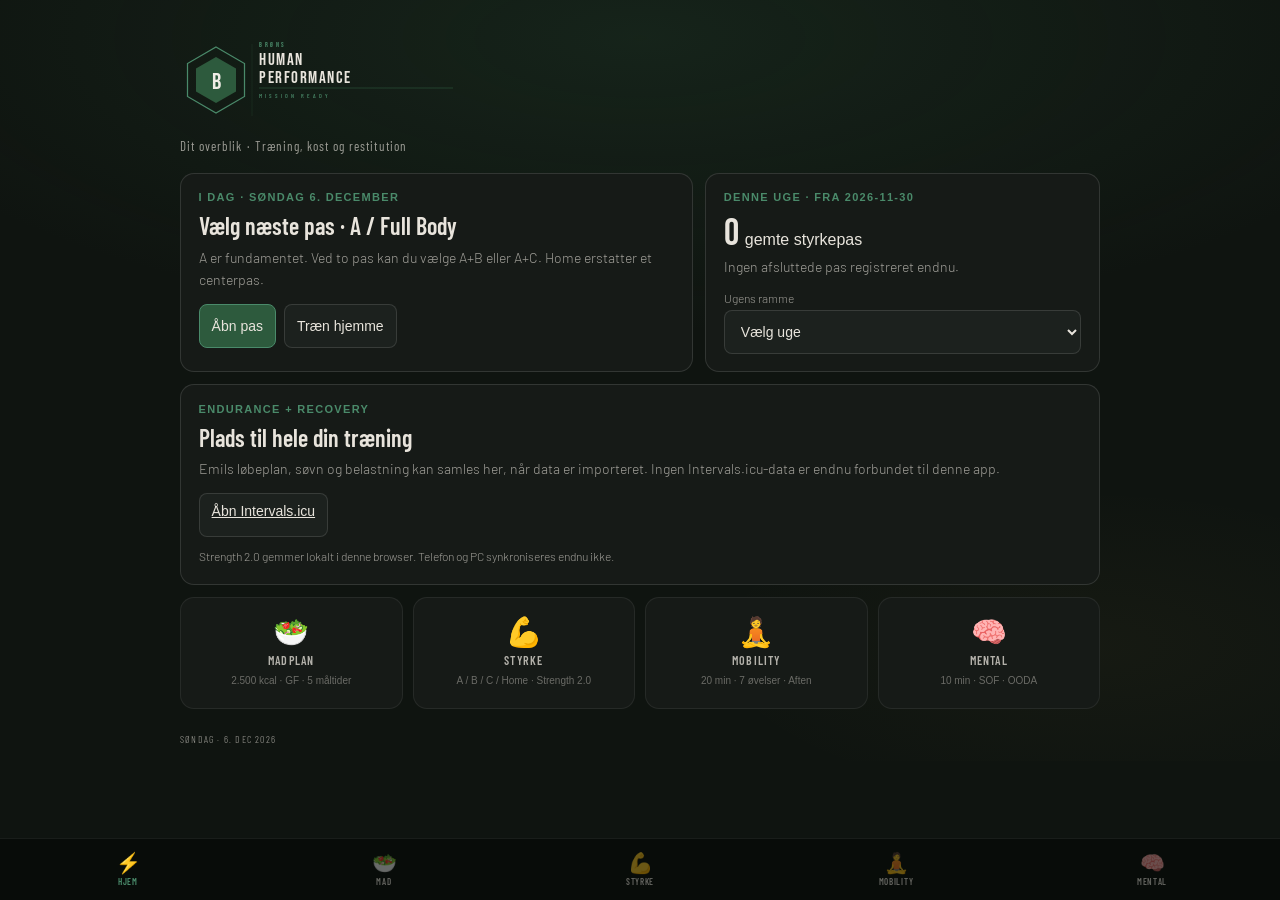
==== commit 5ff01644: "Refactor Human Performance foundation and add Strength 2.0 A/B/C/Home" ====
--- a/index.html
+++ b/index.html
@@ -13,578 +13,8 @@
 <link rel="icon" type="image/png" sizes="512x512" href="[data-uri]">
 <title>Brøns Human Performance</title>
 <link href="https://fonts.googleapis.com/css2?family=Bebas+Neue&family=Barlow:wght@300;400;500;600;700&family=Barlow+Condensed:wght@300;400;500;600;700&family=Instrument+Serif:ital@0;1&family=DM+Sans:wght@300;400;500&family=Fraunces:wght@400;600;700&display=swap" rel="stylesheet">
-<style>
-
-/* ═══════════════════════════════════
-   DESIGN SYSTEM — DARK
-   Brøns Human Performance
-═══════════════════════════════════ */
-:root{
-  --bg:#0F1410;
-  --sur:#161A17;
-  --sur2:#1C211E;
-  --bor:rgba(255,255,255,0.07);
-  --bor2:rgba(255,255,255,0.12);
-  --txt:#E8E4DC;
-  --mut:rgba(232,228,220,0.65);
-  --mut2:rgba(232,228,220,0.4);
-  --acc:#2D5A3D;
-  --acl:rgba(45,90,61,0.15);
-  --acm:#4A8A6A;
-  --gold:#C8A84B;
-  --goldl:rgba(200,168,75,0.12);
-  --red:#C85A5A;
-  --redl:rgba(200,90,90,0.12);
-  --blue:#5A8AC8;
-  --bluel:rgba(90,138,200,0.12);
-  --pink:#A05070;
-  --pinkl:rgba(160,80,112,0.12);
-  --amber:#C89050;
-  --ambl:rgba(200,144,80,0.12);
-  --rad:10px;
-}
-*{box-sizing:border-box;margin:0;padding:0}
-html{-webkit-text-size-adjust:100%}
-body{
-  background:var(--bg);
-  font-family:'Barlow',sans-serif;
-  font-weight:300;
-  color:var(--txt);
-  min-height:100vh;
-  overflow-x:hidden;
-  -webkit-font-smoothing:antialiased;
-}
-
-/* ── APP SHELL ── */
-.app-header{
-  position:fixed;top:0;left:0;right:0;
-  z-index:200;
-  height:54px;
-  padding-top:env(safe-area-inset-top,0px);
-  background:rgba(12,16,13,0.95);
-  border-bottom:1px solid var(--bor);
-  display:flex;align-items:center;
-  justify-content:space-between;
-  padding-left:1.25rem;padding-right:1rem;
-  backdrop-filter:blur(16px);
-  -webkit-backdrop-filter:blur(16px);
-}
-.app-header.hidden{display:none}
-.header-module{
-  font-family:'Barlow Condensed',sans-serif;
-  font-size:16px;font-weight:600;
-  letter-spacing:0.1em;text-transform:uppercase;
-  color:var(--txt);
-}
-.header-logo-small{display:flex;align-items:center;}
-
-.app-nav{
-  position:fixed!important;bottom:0!important;left:0!important;right:0!important;
-  z-index:200!important;
-  background:rgba(9,13,10,0.97);
-  border-top:1px solid var(--bor);
-  display:flex!important;
-  padding-bottom:env(safe-area-inset-bottom,0px);
-  height:calc(62px + env(safe-area-inset-bottom,0px));
-  backdrop-filter:blur(16px);
-  -webkit-backdrop-filter:blur(16px);
-}
-.nav-item{
-  flex:1;display:flex;flex-direction:column;
-  align-items:center;justify-content:center;gap:3px;
-  cursor:pointer;-webkit-tap-highlight-color:transparent;
-  touch-action:manipulation;border:none;background:none;
-  color:var(--mut2);transition:color 0.18s;
-  min-height:44px;padding:6px 4px;
-}
-.nav-item.active{color:var(--acm);}
-.nav-item:active{opacity:0.6;transform:scale(0.95);}
-.nav-icon{font-size:20px;line-height:1;}
-.nav-label{
-  font-family:'Barlow Condensed',sans-serif;
-  font-size:9px;font-weight:600;
-  letter-spacing:0.08em;text-transform:uppercase;
-}
-
-.view-panel{
-  display:none;min-height:100vh;
-  padding-top:54px;
-  padding-bottom:calc(62px + env(safe-area-inset-bottom,0px));
-  background:var(--bg);
-}
-.view-panel.active{display:block;}
-#view-home{padding-top:0;background:var(--bg);}
-
-/* ── SPLASH ── */
-.splash{
-  min-height:100vh;
-  display:flex;flex-direction:column;
-  align-items:center;justify-content:center;
-  padding:2rem 1.5rem;text-align:center;
-  position:relative;overflow:hidden;
-}
-.splash::before{
-  content:'';position:absolute;inset:0;
-  background:
-    radial-gradient(ellipse 90% 55% at 50% 5%, rgba(45,90,61,0.22) 0%, transparent 70%),
-    radial-gradient(ellipse 50% 35% at 85% 85%, rgba(200,168,75,0.04) 0%, transparent 60%);
-  pointer-events:none;
-}
-.splash-content{position:relative;z-index:1;width:100%;max-width:440px;margin:0 auto;}
-.splash-logo{margin-bottom:1.5rem;display:flex;justify-content:center;}
-.splash-tagline{
-  font-family:'Barlow Condensed',sans-serif;
-  font-size:13px;font-weight:400;
-  color:var(--mut);letter-spacing:0.08em;
-  margin-bottom:2rem;
-}
-.splash-grid{display:grid;grid-template-columns:1fr 1fr;gap:10px;margin-bottom:1.5rem;}
-.splash-card{
-  background:var(--sur);border:1px solid var(--bor);border-radius:14px;
-  padding:1.25rem 0.75rem;cursor:pointer;
-  -webkit-tap-highlight-color:transparent;touch-action:manipulation;
-  transition:all 0.18s;display:flex;flex-direction:column;
-  align-items:center;gap:7px;min-height:44px;
-}
-.splash-card:active{background:var(--acl);border-color:rgba(74,138,106,0.3);transform:scale(0.97);}
-.splash-card-icon{font-size:1.8rem;line-height:1;}
-.splash-card-label{
-  font-family:'Barlow Condensed',sans-serif;
-  font-size:12px;font-weight:600;letter-spacing:0.1em;text-transform:uppercase;
-  color:rgba(232,228,220,0.75);
-}
-.splash-card-sub{font-size:10px;color:var(--mut2);text-align:center;line-height:1.4;}
-.splash-date{
-  font-family:'Barlow Condensed',sans-serif;font-size:10px;
-  color:rgba(232,228,220,0.16);letter-spacing:0.12em;text-transform:uppercase;
-}
-
-/* ── MODULE SHARED HEADER ── */
-.mod-hero{
-  background:var(--sur);
-  border-bottom:1px solid var(--bor);
-  padding:1.5rem 1.25rem 1.25rem;
-}
-.mod-hero-eye{
-  font-size:10px;font-weight:600;letter-spacing:0.18em;text-transform:uppercase;
-  color:var(--acm);margin-bottom:0.5rem;
-}
-.mod-hero-title{
-  font-family:'Bebas Neue',sans-serif;
-  font-size:clamp(2.4rem,8vw,3.5rem);line-height:0.9;
-  letter-spacing:0.02em;color:var(--txt);margin-bottom:0.5rem;
-}
-.mod-hero-title .g{color:var(--acm);}
-.mod-hero-sub{font-size:13px;color:var(--mut);line-height:1.6;}
-
-/* ── CARDS & BLOCKS ── */
-.card{
-  background:var(--sur);border:1px solid var(--bor);
-  border-radius:var(--rad);overflow:hidden;margin-bottom:10px;
-}
-.card-head{
-  display:flex;align-items:center;gap:10px;padding:0.9rem 1.1rem;
-  cursor:pointer;-webkit-tap-highlight-color:transparent;
-  touch-action:manipulation;user-select:none;min-height:52px;
-}
-.card-head:active{background:var(--sur2);}
-.card-body{display:none;border-top:1px solid var(--bor);padding:1.1rem;background:var(--sur2);}
-.card.open .card-body{display:block;}
-.card-arrow{
-  font-size:14px;color:var(--mut);transition:transform 0.22s;flex-shrink:0;
-  width:26px;height:26px;border-radius:50%;
-  border:1px solid var(--bor);display:flex;align-items:center;justify-content:center;
-}
-.card.open .card-arrow{transform:rotate(180deg);}
-
-/* ── NOTE BOXES ── */
-.note{
-  border-radius:6px;padding:0.65rem 0.9rem;font-size:13px;
-  line-height:1.65;margin-top:0.65rem;
-}
-.note strong{font-weight:600;}
-.note-grn{background:var(--acl);border-left:2px solid var(--acc);color:var(--acm);}
-.note-red{background:var(--redl);border-left:2px solid var(--red);color:#E09090;}
-.note-gold{background:var(--goldl);border-left:2px solid var(--gold);color:#D4B060;}
-.note-blue{background:var(--bluel);border-left:2px solid var(--blue);color:#8AB0E0;}
-.note-amb{background:var(--ambl);border-left:2px solid var(--amber);color:#D4A060;}
-
-/* ── SECTION WRAPPER ── */
-.module-wrap{max-width:720px;margin:0 auto;padding:1.25rem 1rem;}
-
-/* ── TABLES ── */
-table{width:100%;border-collapse:collapse;margin-bottom:0.85rem;}
-th{
-  font-size:10px;font-weight:600;letter-spacing:0.1em;text-transform:uppercase;
-  color:var(--mut);text-align:left;padding:6px 8px;border-bottom:1px solid var(--bor2);
-}
-td{padding:7px 8px;border-bottom:1px solid var(--bor);vertical-align:middle;font-size:13px;color:var(--txt);}
-tr:last-child td{border-bottom:none;}
-
-/* ── INPUTS ── */
-.wi{
-  width:88px;padding:5px 8px;border:1px solid var(--bor2);border-radius:6px;
-  font-family:'Barlow',sans-serif;font-size:14px;font-weight:500;
-  color:var(--acm);background:var(--acl);outline:none;text-align:center;
-  -webkit-appearance:none;
-}
-.wi:focus{border-color:var(--acm);}
-.wi::placeholder{color:rgba(74,138,106,0.4);font-weight:300;}
-.na{
-  width:100%;padding:8px 10px;border:1px solid var(--bor2);border-radius:6px;
-  font-family:'Barlow',sans-serif;font-size:13px;font-weight:300;
-  color:var(--txt);background:var(--sur);outline:none;resize:vertical;min-height:56px;
-}
-.na:focus{border-color:var(--acm);}
-
-/* ── LABELS ── */
-.fl{
-  font-size:10px;font-weight:600;letter-spacing:0.1em;text-transform:uppercase;
-  color:var(--mut);margin-bottom:5px;display:block;
-}
-.fr{margin-bottom:0.8rem;}
-.tc{display:grid;grid-template-columns:1fr 1fr;gap:0.85rem;}
-@media(max-width:480px){.tc{grid-template-columns:1fr;}}
-.ad{
-  font-size:12px;color:var(--mut);background:var(--sur2);
-  border:1px solid var(--bor);border-radius:5px;
-  padding:4px 9px;display:inline-block;
-}
-
-/* ── MADPLAN ── */
-.header{background:var(--sur);border-bottom:1px solid var(--bor);padding:1.5rem 1.25rem 1.25rem;}
-.header-label{font-size:10px;font-weight:600;letter-spacing:0.16em;text-transform:uppercase;color:var(--acm);margin-bottom:0.5rem;}
-.header-title{font-family:'Bebas Neue',sans-serif;font-size:clamp(2.4rem,8vw,3.5rem);line-height:0.9;color:var(--txt);margin-bottom:0.4rem;}
-.header-sub{font-size:13px;color:var(--mut);}
-.macro-summary{background:var(--sur2);border-bottom:1px solid var(--bor);padding:1rem 1.25rem;}
-.macro-summary-title{font-size:10px;font-weight:600;letter-spacing:0.12em;text-transform:uppercase;color:var(--mut);margin-bottom:0.75rem;}
-.macro-grid{display:grid;grid-template-columns:repeat(auto-fit,minmax(90px,1fr));gap:7px;}
-.macro-card{border-radius:8px;padding:0.8rem 0.9rem;display:flex;flex-direction:column;gap:3px;}
-.macro-label{font-size:9px;font-weight:600;letter-spacing:0.06em;text-transform:uppercase;}
-.macro-val{font-family:'Bebas Neue',sans-serif;font-size:1.6rem;line-height:1;}
-.macro-unit{font-size:11px;opacity:0.65;margin-top:1px;}
-.macro-kcal{background:var(--acl);color:var(--acm);}
-.macro-protein{background:var(--bluel);color:var(--blue);}
-.macro-carb{background:var(--goldl);color:var(--gold);}
-.macro-fat{background:var(--pinkl);color:var(--pink);}
-.macro-fiber{background:var(--ambl);color:var(--amber);}
-.micro-bar{background:var(--sur);border-bottom:1px solid var(--bor);padding:0.9rem 1.25rem;}
-.micro-bar-title{font-size:10px;font-weight:600;letter-spacing:0.12em;text-transform:uppercase;color:var(--mut);margin-bottom:0.6rem;}
-.micro-pills{display:flex;flex-wrap:wrap;gap:6px;}
-.micro-pill{
-  background:var(--sur2);border:1px solid var(--bor2);border-radius:20px;
-  padding:4px 10px;font-size:12px;color:var(--txt);display:flex;align-items:center;gap:4px;
-}
-.micro-pill strong{font-weight:500;color:var(--acm);}
-.meals{max-width:720px;margin:1.1rem auto;padding:0 1rem;display:flex;flex-direction:column;gap:10px;}
-.meal-card{background:var(--sur);border-radius:12px;border:1px solid var(--bor);overflow:hidden;}
-.meal-header{
-  display:flex;align-items:center;gap:10px;padding:0.9rem 1.1rem;
-  cursor:pointer;-webkit-tap-highlight-color:transparent;
-  touch-action:manipulation;user-select:none;min-height:56px;
-}
-.meal-header:active{background:var(--sur2);}
-.meal-num{
-  width:38px;height:38px;border-radius:9px;background:var(--acl);color:var(--acm);
-  display:flex;align-items:center;justify-content:center;
-  font-family:'Bebas Neue',sans-serif;font-size:18px;flex-shrink:0;
-}
-.meal-info{flex:1;min-width:0;}
-.meal-name{font-size:15px;font-weight:500;color:var(--txt);margin-bottom:3px;line-height:1.3;}
-.meal-tags{display:flex;gap:5px;flex-wrap:wrap;}
-.meal-tag{font-size:10px;padding:2px 7px;border-radius:10px;font-weight:500;}
-.tag-protein{background:var(--bluel);color:var(--blue);}
-.tag-carb{background:var(--goldl);color:var(--gold);}
-.tag-fat{background:var(--pinkl);color:var(--pink);}
-.tag-fiber{background:var(--ambl);color:var(--amber);}
-.meal-right{display:flex;align-items:center;gap:8px;flex-shrink:0;}
-.meal-kcal{font-family:'Bebas Neue',sans-serif;font-size:1.2rem;color:var(--acm);}
-.meal-arrow{
-  width:26px;height:26px;border-radius:50%;background:var(--acl);
-  color:var(--acm);display:flex;align-items:center;justify-content:center;
-  font-size:14px;transition:transform 0.22s;flex-shrink:0;
-}
-.meal-card.open .meal-arrow{transform:rotate(180deg);}
-.meal-body{display:none;border-top:1px solid var(--bor);padding:1.1rem;background:var(--sur2);}
-.meal-card.open .meal-body{display:block;}
-.ingredient-list{list-style:none;margin-bottom:0.85rem;}
-.ingredient-row{
-  display:flex;justify-content:space-between;align-items:baseline;
-  padding:7px 0;border-bottom:1px solid var(--bor);font-size:13px;gap:8px;
-}
-.ingredient-row:last-child{border-bottom:none;}
-.ing-name{color:var(--txt);flex:1;}
-.ing-amount{color:var(--mut);font-size:12px;text-align:right;flex-shrink:0;}
-.meal-macros{display:grid;grid-template-columns:repeat(4,1fr);gap:5px;margin-top:0.75rem;}
-.mm{border-radius:7px;padding:6px 5px;text-align:center;}
-.mm-label{font-size:9px;text-transform:uppercase;letter-spacing:0.06em;opacity:0.65;}
-.mm-val{font-size:13px;font-weight:500;margin-top:1px;}
-.totals-card{max-width:720px;margin:0 auto 1.5rem;padding:0 1rem;}
-.totals-inner{background:var(--acc);border-radius:12px;padding:1.25rem 1.5rem;}
-.totals-title{font-size:10px;letter-spacing:0.12em;text-transform:uppercase;color:rgba(232,228,220,0.55);margin-bottom:0.85rem;}
-.totals-grid{display:grid;grid-template-columns:repeat(auto-fit,minmax(80px,1fr));gap:10px;}
-.total-label{font-size:10px;color:rgba(232,228,220,0.55);margin-bottom:2px;}
-.total-val{font-family:'Bebas Neue',sans-serif;font-size:1.4rem;font-weight:400;color:var(--txt);}
-.total-unit{font-size:11px;color:rgba(232,228,220,0.5);}
-.install-bar{display:none;}
-
-/* ── STYRKE TRACKER ── */
-.bsec{background:var(--sur2);padding:1rem 1.25rem;border-bottom:1px solid var(--bor);}
-.binn{max-width:720px;margin:0 auto;}
-.btop{display:flex;align-items:flex-start;justify-content:space-between;gap:1rem;flex-wrap:wrap;margin-bottom:0.85rem;}
-.btitl{font-family:'Bebas Neue',sans-serif;font-size:1.3rem;color:var(--acm);letter-spacing:0.05em;}
-.bsubt{font-size:11px;color:var(--mut);margin-top:2px;}
-.bgrid{display:grid;grid-template-columns:repeat(auto-fit,minmax(120px,1fr));gap:7px;}
-.bcard{background:var(--sur);border-radius:8px;padding:0.7rem 0.85rem;border:1px solid var(--bor);}
-.bcnm{font-size:9.5px;font-weight:600;letter-spacing:0.06em;text-transform:uppercase;color:var(--mut);margin-bottom:0.45rem;}
-.bcls{display:flex;gap:4px;margin-bottom:3px;}
-.bclb{display:flex;gap:4px;font-size:8.5px;color:var(--mut2);}
-.bclb span,.bcls span{flex:1;text-align:center;}
-.lb{flex:1;text-align:center;font-family:'Bebas Neue',sans-serif;font-size:0.95rem;border-radius:3px;padding:2px 3px;color:var(--mut);background:var(--sur2);}
-.lg{flex:1;text-align:center;font-family:'Bebas Neue',sans-serif;font-size:0.95rem;border-radius:3px;padding:2px 3px;color:var(--acm);background:var(--acl);}
-.lgr{flex:1;text-align:center;font-family:'Bebas Neue',sans-serif;font-size:0.95rem;border-radius:3px;padding:2px 3px;color:var(--gold);background:var(--goldl);}
-.winb{width:72px;padding:4px 8px;border:1px solid var(--bor2);border-radius:6px;font-family:'Barlow',sans-serif;font-size:14px;font-weight:500;color:var(--acm);background:var(--acl);outline:none;text-align:center;}
-.winb:focus{border-color:var(--acm);}
-.winb::placeholder{color:rgba(74,138,106,0.4);}
-.adsp{font-size:11px;color:var(--mut);font-style:italic;}
-.savebtn{display:none;}
-.prog{max-width:720px;margin:0 auto;padding:1.25rem 1rem;}
-.view{display:block;}
-.sticky{
-  position:sticky;top:54px;z-index:10;
-  background:rgba(12,16,13,0.96);
-  border-bottom:1px solid var(--bor);
-  padding:0.55rem 1.25rem;
-  display:flex;gap:6px;align-items:center;flex-wrap:wrap;
-  backdrop-filter:blur(12px);
-}
-.nb{
-  padding:5px 12px;background:transparent;border:1px solid var(--bor2);
-  color:var(--mut);font-family:'Barlow Condensed',sans-serif;font-size:11px;
-  font-weight:600;letter-spacing:0.07em;text-transform:uppercase;
-  border-radius:3px;cursor:pointer;transition:all 0.18s;white-space:nowrap;
-}
-.nb.active{background:var(--acc);border-color:var(--acc);color:var(--txt);}
-.sstatus{margin-left:auto;font-size:11px;color:var(--acm);font-weight:500;}
-.blk{margin-top:1.5rem;margin-bottom:0.6rem;}
-.blk:first-child{margin-top:0;}
-.bh{display:flex;align-items:center;gap:10px;margin-bottom:0.5rem;}
-.blet{font-family:'Bebas Neue',sans-serif;font-size:2rem;line-height:1;flex-shrink:0;width:32px;}
-.bif{flex:1;}
-.bna{font-size:10px;font-weight:700;letter-spacing:0.12em;text-transform:uppercase;color:var(--mut);}
-.bsub{font-size:13px;font-weight:500;color:var(--txt);}
-.bti{font-family:'Bebas Neue',sans-serif;font-size:1rem;flex-shrink:0;}
-.bln{height:2px;border-radius:1px;margin-bottom:0.6rem;}
-.cp .blet{color:rgba(200,144,80,0.2);}.cp .bti{color:var(--amber);}.cp .bln{background:var(--amber);}
-.ca .blet{color:rgba(45,90,61,0.25);}.ca .bti{color:var(--acm);}.ca .bln{background:var(--acm);}
-.cb .blet{color:rgba(90,138,200,0.2);}.cb .bti{color:var(--blue);}.cb .bln{background:var(--blue);}
-.cc .blet{color:rgba(160,80,112,0.2);}.cc .bti{color:var(--pink);}.cc .bln{background:var(--pink);}
-.cd .blet{color:rgba(200,90,90,0.2);}.cd .bti{color:var(--red);}.cd .bln{background:var(--red);}
-.ce .blet{color:rgba(74,138,106,0.15);}.ce .bti{color:var(--acm);}.ce .bln{background:rgba(74,138,106,0.4);}
-.copt .blet{color:rgba(90,138,200,0.12);}.copt .bti{color:rgba(90,138,200,0.5);}.copt .bln{background:rgba(90,138,200,0.2);}
-.ec{background:var(--sur);border-radius:9px;border:1px solid var(--bor);margin-bottom:8px;overflow:hidden;}
-.eh{display:flex;align-items:center;gap:9px;padding:0.8rem 1rem;cursor:pointer;-webkit-tap-highlight-color:transparent;touch-action:manipulation;user-select:none;min-height:50px;}
-.eh:active{background:var(--sur2);}
-.es{width:4px;border-radius:2px;align-self:stretch;flex-shrink:0;}
-.sp{background:var(--amber);}.sa{background:var(--acm);}.sb{background:var(--blue);}
-.sc{background:var(--pink);}.sd{background:var(--red);}.se{background:rgba(74,138,106,0.5);}.sopt{background:rgba(90,138,200,0.4);}
-.en{font-family:'Bebas Neue',sans-serif;font-size:1.5rem;line-height:1;color:rgba(232,228,220,0.15);flex-shrink:0;width:24px;text-align:center;}
-.ei{flex:1;min-width:0;}
-.enm{font-size:14px;font-weight:500;color:var(--txt);margin-bottom:2px;}
-.emt{font-size:11px;color:var(--mut);}
-.arr{font-size:14px;color:var(--mut);transition:transform 0.22s;flex-shrink:0;width:24px;height:24px;border-radius:50%;border:1px solid var(--bor);display:flex;align-items:center;justify-content:center;}
-.ec.open .arr{transform:rotate(180deg);}
-.ebody{display:none;border-top:1px solid var(--bor);padding:1rem;background:var(--sur2);}
-.ec.open .ebody{display:block;}
-.clbl{font-size:10px;font-weight:600;letter-spacing:0.1em;text-transform:uppercase;color:var(--mut);margin-bottom:0.6rem;display:block;}
-.dur{background:var(--acl);border-radius:7px;padding:0.55rem 0.8rem;margin-bottom:0.8rem;display:flex;align-items:center;gap:8px;}
-.dur-t{font-size:13px;color:var(--acm);font-weight:500;}
-.dur-s{font-size:11px;color:var(--acm);opacity:0.7;}
-.n-grn{background:var(--acl);border-left:2px solid var(--acc);color:var(--acm);}
-.n-teal{background:rgba(45,90,61,0.1);border-left:2px solid var(--acm);color:var(--acm);}
-.n-red{background:var(--redl);border-left:2px solid var(--red);color:#E09090;}
-.n-amb{background:var(--ambl);border-left:2px solid var(--amber);color:#D4A060;}
-.n-blu{background:var(--bluel);border-left:2px solid var(--blue);color:#8AB0E0;}
-.n-gold{background:var(--goldl);border-left:2px solid var(--gold);color:#D4B060;}
-.n-sof{background:var(--acl);border-left:2px solid var(--acm);color:var(--acm);}
-.n-skade{background:var(--redl);border-left:2px solid var(--red);color:#E09090;}
-.nb-block{border-radius:6px;padding:0.6rem 0.85rem;font-size:12px;line-height:1.65;margin-top:0.5rem;}
-.nb-block strong{font-weight:600;}
-.pn{background:var(--acl);border-left:2px solid var(--acc);border-radius:0 5px 5px 0;padding:0.55rem 0.8rem;font-size:12px;color:var(--acm);line-height:1.65;margin-top:0.6rem;}
-.pn strong{font-weight:600;}
-.sn{background:var(--redl);border-left:2px solid var(--red);border-radius:0 5px 5px 0;padding:0.55rem 0.8rem;font-size:12px;color:#E09090;line-height:1.65;margin-top:0.5rem;}
-.sn strong{font-weight:600;}
-.on{background:var(--bluel);border-left:2px solid var(--blue);border-radius:0 5px 5px 0;padding:0.55rem 0.8rem;font-size:12px;color:#8AB0E0;line-height:1.65;margin-top:0.5rem;}
-.hb{background:none;border:1px solid var(--bor);border-radius:5px;padding:3px 9px;font-size:10px;font-weight:600;color:var(--mut);cursor:pointer;letter-spacing:0.06em;text-transform:uppercase;margin-top:0.6rem;}
-.hb:hover{border-color:var(--acm);color:var(--acm);}
-.hl{display:none;margin-top:0.4rem;background:var(--sur);border-radius:5px;border:1px solid var(--bor);overflow:hidden;}
-.hl.show{display:block;}
-.hi2{padding:6px 10px;border-bottom:1px solid var(--bor);font-size:11px;display:flex;justify-content:space-between;gap:6px;flex-wrap:wrap;}
-.hi2:last-child{border-bottom:none;}
-.hid{color:var(--txt);font-weight:500;}.hiw{color:var(--acm);font-weight:500;}
-.prog-box{background:var(--acl);border-radius:5px;padding:0.5rem 0.7rem;font-size:11px;color:var(--acm);margin-top:0.5rem;line-height:1.6;}
-.ex-grid{display:grid;grid-template-columns:1fr 1fr;gap:0.85rem;}
-@media(max-width:480px){.ex-grid{grid-template-columns:1fr;}}
-.blabel{font-size:10px;font-weight:600;letter-spacing:0.08em;text-transform:uppercase;color:var(--mut);margin-bottom:6px;margin-top:8px;display:block;}
-.blabel:first-child{margin-top:0;}
-.tm{font-size:11px;color:var(--mut);padding:4px 0;}
-
-/* ── MOBILITY ── */
-.hero{background:var(--sur);border-bottom:1px solid var(--bor);padding:2rem 1.25rem 1.5rem;position:relative;overflow:hidden;}
-.hero::before{content:'';position:absolute;inset:0;background:radial-gradient(ellipse 80% 60% at 50% -10%, rgba(74,138,106,0.12) 0%, transparent 70%);pointer-events:none;}
-.hi{position:relative;z-index:1;}
-.eye{font-size:10px;font-weight:600;letter-spacing:0.18em;text-transform:uppercase;color:var(--acm);margin-bottom:0.4rem;display:flex;align-items:center;gap:8px;}
-.eye::before{content:'';width:20px;height:1px;background:var(--acm);}
-.htit{font-family:'Bebas Neue',sans-serif;font-size:clamp(2.4rem,8vw,3.5rem);line-height:0.9;letter-spacing:0.02em;color:var(--txt);margin-bottom:0.5rem;}
-.htit .g{color:var(--acm);}
-.hsub{font-size:13px;color:var(--mut);line-height:1.6;}
-.hpills{display:flex;flex-wrap:wrap;gap:6px;margin-top:0.85rem;}
-.hp{background:var(--sur2);border:1px solid var(--bor);border-radius:3px;padding:4px 10px;font-size:10px;font-weight:500;letter-spacing:0.08em;text-transform:uppercase;color:var(--mut);}
-.hp.gold{border-color:rgba(200,168,75,0.3);color:var(--gold);}
-.prog-mob{max-width:720px;margin:1.25rem auto 0;padding:0 1rem;}
-.ex{background:var(--sur);border-radius:12px;border:1px solid var(--bor);margin-bottom:12px;overflow:hidden;transition:border-color 0.2s;}
-.ex:hover{border-color:var(--bor2);}
-.ex-head{display:flex;align-items:flex-start;gap:10px;padding:0.9rem 1.1rem;cursor:pointer;-webkit-tap-highlight-color:transparent;touch-action:manipulation;user-select:none;min-height:56px;}
-.ex-head:active{background:var(--sur2);}
-.ex-stripe{width:4px;border-radius:2px;align-self:stretch;flex-shrink:0;margin-top:3px;}
-.ex-num{font-family:'Bebas Neue',sans-serif;font-size:1.5rem;line-height:1;color:rgba(232,228,220,0.12);flex-shrink:0;width:28px;text-align:center;margin-top:2px;}
-.ex-info{flex:1;min-width:0;}
-.ex-name{font-size:14px;font-weight:500;color:var(--txt);margin-bottom:3px;}
-.ex-sub{font-size:11px;color:var(--mut);margin-bottom:5px;}
-.tags{display:flex;gap:5px;flex-wrap:wrap;}
-.tag{font-size:10px;font-weight:600;padding:2px 7px;border-radius:10px;}
-.ex-right{display:flex;flex-direction:column;align-items:flex-end;gap:4px;flex-shrink:0;}
-.ex-time{font-family:'Bebas Neue',sans-serif;font-size:1.3rem;line-height:1;}
-.arr2{font-size:14px;color:var(--mut);transition:transform 0.22s;width:24px;height:24px;border-radius:50%;border:1px solid var(--bor);display:flex;align-items:center;justify-content:center;}
-.ex.open .arr2{transform:rotate(180deg);}
-.ex-body{display:none;border-top:1px solid var(--bor);background:var(--sur2);}
-.ex.open .ex-body{display:block;}
-.ex-grid{display:grid;grid-template-columns:1fr 1fr;gap:0;}
-@media(max-width:540px){.ex-grid{grid-template-columns:1fr;}}
-.ex-col{padding:1rem 1.1rem;}
-.ex-col+.ex-col{border-left:1px solid var(--bor);}
-@media(max-width:540px){.ex-col+.ex-col{border-left:none;border-top:1px solid var(--bor);}}
-.steps{list-style:none;display:flex;flex-direction:column;gap:7px;margin-bottom:0.85rem;}
-.step{display:flex;gap:8px;font-size:14px;color:var(--txt);line-height:1.6;}
-.step-n{font-family:'Bebas Neue',sans-serif;font-size:1rem;color:var(--acm);flex-shrink:0;width:18px;line-height:1.4;}
-.yt{display:inline-flex;align-items:center;gap:5px;border-radius:6px;padding:6px 11px;font-size:11px;font-weight:600;text-decoration:none;transition:opacity 0.2s;margin-top:0.25rem;width:fit-content;}
-.yt:hover{opacity:0.82;}
-.yt-red{background:#CC0000;color:#fff;}
-.yt-teal{background:var(--acm);color:#fff;}
-.yts{display:flex;flex-direction:column;gap:6px;}
-.summary{background:var(--sur);border-top:1px solid var(--bor);padding:1.25rem 1.5rem;margin-top:1rem;}
-.st{font-family:'Bebas Neue',sans-serif;font-size:1.3rem;color:var(--acm);margin-bottom:0.85rem;letter-spacing:0.05em;}
-.sg{display:grid;grid-template-columns:repeat(auto-fit,minmax(180px,1fr));gap:8px;}
-.si{background:var(--sur2);border-radius:7px;padding:0.75rem 0.9rem;border-left:2px solid var(--acc);}
-.sl{font-size:9.5px;letter-spacing:0.1em;text-transform:uppercase;color:var(--mut);margin-bottom:3px;}
-.sv{font-size:12px;color:var(--txt);line-height:1.55;}
-.c1 .ex-stripe,.c1 .ex-time{background:var(--acm);color:var(--acm);}
-.c1 .ex-time{background:transparent;}
-.c2 .ex-stripe{background:var(--acc);}.c2 .ex-time{color:var(--acc);}
-.c3 .ex-stripe{background:var(--blue);}.c3 .ex-time{color:var(--blue);}
-.c4 .ex-stripe{background:var(--amber);}.c4 .ex-time{color:var(--amber);}
-.c5 .ex-stripe{background:var(--pink);}.c5 .ex-time{color:var(--pink);}
-.c6 .ex-stripe{background:rgba(90,138,200,0.6);}.c6 .ex-time{color:rgba(90,138,200,0.8);}
-.c7 .ex-stripe{background:var(--gold);}.c7 .ex-time{color:var(--gold);}
-.tag-hip{background:var(--pinkl);color:var(--pink);}
-.tag-run{background:var(--acl);color:var(--acm);}
-.tag-ryg{background:var(--bluel);color:var(--blue);}
-.tag-hof{background:var(--redl);color:var(--red);}
-.tag-flex{background:var(--ambl);color:var(--amber);}
-.tag-core{background:rgba(90,138,200,0.12);color:rgba(90,138,200,0.8);}
-.tag-main{background:var(--acl);color:var(--acm);}
-.nb-note{border-radius:6px;padding:0.6rem 0.85rem;font-size:12px;line-height:1.65;margin-top:0.5rem;}
-.nb-note strong{font-weight:600;}
-.bsec-mob{background:var(--sur2);padding:1rem 1.25rem;border-bottom:1px solid var(--bor);}
-.bhist-btn{background:none;border:1px solid var(--bor);border-radius:5px;padding:3px 9px;font-size:10px;font-weight:600;color:var(--mut);cursor:pointer;letter-spacing:0.06em;text-transform:uppercase;margin-top:0.6rem;width:100%;}
-.bhist{display:none;margin-top:0.45rem;background:var(--sur);border-radius:5px;border:1px solid var(--bor);overflow:hidden;}
-.bhist.show{display:block;}
-.bhi{padding:5px 8px;border-bottom:1px solid var(--bor);font-size:10px;display:flex;justify-content:space-between;gap:6px;}
-.bhi:last-child{border-bottom:none;}
-.bhid{color:var(--txt);font-weight:500;}.bhiv{color:var(--acm);font-size:9.5px;}
-
-/* ── MENTAL ── */
-.hero-bg{position:absolute;inset:0;background:radial-gradient(ellipse 80% 60% at 50% -10%, rgba(200,168,75,0.08) 0%, transparent 70%), radial-gradient(ellipse 40% 40% at 90% 80%, rgba(74,138,106,0.04) 0%, transparent 60%);}
-.hero-eyebrow{font-size:10px;font-weight:600;letter-spacing:0.22em;text-transform:uppercase;color:var(--gold);margin-bottom:1rem;position:relative;display:flex;align-items:center;gap:10px;}
-.hero-eyebrow::before{content:'';width:24px;height:1px;background:var(--gold);}
-.hero-title{font-family:'Bebas Neue',sans-serif;font-size:clamp(3.5rem,12vw,6rem);line-height:0.88;letter-spacing:0.02em;margin-bottom:1rem;position:relative;color:var(--txt);}
-.hero-title .line2{color:var(--gold);font-family:'Instrument Serif',serif;font-style:italic;font-size:clamp(2.8rem,10vw,5rem);}
-.hero-desc{font-size:14px;color:var(--mut);line-height:1.7;max-width:480px;position:relative;margin-bottom:1.25rem;}
-.hero-pills{display:flex;flex-wrap:wrap;gap:6px;position:relative;}
-.pill{background:var(--sur2);border:1px solid var(--bor);border-radius:2px;padding:4px 10px;font-size:10px;font-weight:500;letter-spacing:0.08em;text-transform:uppercase;color:var(--mut);}
-.pill.gold{border-color:rgba(200,168,75,0.3);color:var(--gold);}
-.identity-card{background:var(--goldl);border:1px solid rgba(200,168,75,0.2);border-radius:8px;padding:1.25rem;margin-bottom:1.25rem;position:relative;overflow:hidden;}
-.identity-card::before{content:'"';position:absolute;top:-10px;right:14px;font-family:'Instrument Serif',serif;font-size:7rem;color:rgba(200,168,75,0.08);line-height:1;}
-.identity-text{font-family:'Instrument Serif',serif;font-size:1.3rem;line-height:1.5;color:var(--gold);font-style:italic;position:relative;}
-.identity-sub{font-size:11px;color:var(--mut);margin-top:0.5rem;letter-spacing:0.06em;}
-.protocol-block{background:var(--sur);border:1px solid var(--bor);border-radius:8px;overflow:hidden;cursor:pointer;-webkit-tap-highlight-color:transparent;touch-action:manipulation;margin-bottom:8px;}
-.protocol-block:active{opacity:0.85;}
-.pb-head{display:flex;align-items:center;gap:10px;padding:0.9rem 1rem;min-height:52px;}
-.pb-time{font-family:'Bebas Neue',sans-serif;font-size:1.7rem;line-height:1;flex-shrink:0;width:52px;}
-.pb-divider{width:1px;height:34px;background:var(--bor);flex-shrink:0;}
-.pb-info{flex:1;min-width:0;}
-.pb-title{font-size:14px;font-weight:500;color:var(--txt);margin-bottom:2px;}
-.pb-meta{font-size:11px;color:var(--mut);}
-.pb-badge{font-size:9px;font-weight:600;letter-spacing:0.06em;padding:2px 7px;border-radius:2px;text-transform:uppercase;flex-shrink:0;}
-.pb-arrow{font-size:13px;color:var(--mut);transition:transform 0.22s;flex-shrink:0;width:22px;height:22px;border-radius:50%;border:1px solid var(--bor);display:flex;align-items:center;justify-content:center;}
-.protocol-block.open .pb-arrow{transform:rotate(180deg);}
-.pb-body{display:none;border-top:1px solid var(--bor);padding:1rem;background:var(--sur2);}
-.protocol-block.open .pb-body{display:block;}
-.pb-steps{list-style:none;display:flex;flex-direction:column;gap:9px;margin-bottom:0.85rem;}
-.pb-step{display:flex;gap:8px;font-size:14px;color:var(--txt);line-height:1.6;}
-.pb-step-n{font-family:'Bebas Neue',sans-serif;font-size:1rem;color:var(--gold);flex-shrink:0;width:20px;line-height:1.4;}
-.pb-note{border-radius:6px;padding:0.6rem 0.85rem;font-size:12px;line-height:1.65;margin-top:0.5rem;}
-.pb-note strong{font-weight:600;}
-.tool-card{background:var(--sur);border:1px solid var(--bor);border-radius:8px;padding:1rem 1.1rem;cursor:pointer;-webkit-tap-highlight-color:transparent;touch-action:manipulation;margin-bottom:8px;}
-.tool-card:active{opacity:0.85;}
-.tc-head{display:flex;align-items:flex-start;justify-content:space-between;gap:10px;margin-bottom:0;}
-.tc-left{flex:1;}
-.tc-origin{font-size:9.5px;font-weight:600;letter-spacing:0.12em;text-transform:uppercase;color:var(--mut);margin-bottom:3px;}
-.tc-name{font-family:'Bebas Neue',sans-serif;font-size:1.35rem;letter-spacing:0.04em;line-height:1;margin-bottom:3px;color:var(--txt);}
-.tc-tagline{font-size:12px;color:var(--mut);line-height:1.4;}
-.tc-arrow{font-size:13px;color:var(--mut);transition:transform 0.22s;flex-shrink:0;margin-top:2px;}
-.tool-card.open .tc-arrow{transform:rotate(180deg);}
-.tc-body{display:none;border-top:1px solid var(--bor);padding-top:0.85rem;margin-top:0.85rem;font-size:13px;color:var(--mut);line-height:1.7;}
-.tool-card.open .tc-body{display:block;}
-.tc-apply{margin-top:0.65rem;font-size:12px;color:var(--gold);background:var(--goldl);border-radius:5px;padding:0.5rem 0.7rem;line-height:1.6;}
-.tc-apply strong{font-weight:600;}
-.t-gold .pb-time{color:var(--gold);}.t-gold .pb-badge{background:var(--goldl);color:var(--gold);border:1px solid rgba(200,168,75,0.2);}
-.t-grn .pb-time{color:var(--acm);}.t-grn .pb-badge{background:var(--acl);color:var(--acm);border:1px solid rgba(45,90,61,0.2);}
-.t-red .pb-time{color:var(--red);}.t-red .pb-badge{background:var(--redl);color:#E09090;border:1px solid rgba(200,90,90,0.2);}
-.t-blu .pb-time{color:var(--blue);}.t-blu .pb-badge{background:var(--bluel);color:#8AB0E0;border:1px solid rgba(90,138,200,0.2);}
-.t-mut .pb-time{color:var(--mut);}.t-mut .pb-badge{background:var(--sur2);color:var(--mut);border:1px solid var(--bor);}
-.victory-days{display:grid;grid-template-columns:repeat(7,1fr);gap:5px;}
-.vd-label{font-size:8px;text-align:center;color:var(--mut);letter-spacing:0.04em;}
-.victory-grid{display:grid;grid-template-columns:repeat(7,1fr);gap:5px;margin-bottom:5px;}
-.v-day{aspect-ratio:1;border-radius:4px;border:1px solid var(--bor);background:var(--sur);cursor:pointer;-webkit-tap-highlight-color:transparent;touch-action:manipulation;transition:all 0.18s;min-height:36px;}
-.v-day.won{background:var(--acm);border-color:var(--acm);}
-.v-day.lost{background:var(--redl);border-color:rgba(200,90,90,0.3);}
-.victory-legend{display:flex;gap:14px;margin-top:0.65rem;font-size:12px;color:var(--mut);}
-.vl-item{display:flex;align-items:center;gap:5px;}
-.vl-dot{width:10px;height:10px;border-radius:2px;}
-.quote-block{background:var(--sur2);border-left:3px solid var(--gold);border-radius:0 8px 8px 0;padding:0.9rem 1.1rem;margin:1rem 0;}
-.quote-text{font-family:'Instrument Serif',serif;font-style:italic;font-size:1.05rem;line-height:1.6;color:var(--txt);margin-bottom:0.35rem;}
-.quote-attr{font-size:11px;color:var(--mut);letter-spacing:0.08em;}
-.protocol-grid{display:flex;flex-direction:column;gap:8px;}
-.tools-grid{display:flex;flex-direction:column;gap:8px;}
-.section{max-width:720px;margin:0 auto;padding:1.75rem 1.25rem;border-bottom:1px solid var(--bor);}
-.section:last-child{border-bottom:none;}
-.sec-label{font-size:9.5px;font-weight:700;letter-spacing:0.2em;text-transform:uppercase;color:var(--gold);margin-bottom:1.1rem;display:flex;align-items:center;gap:8px;}
-.sec-label::after{content:'';flex:1;height:1px;background:var(--bor);}
-.sec-title{font-family:'Bebas Neue',sans-serif;font-size:1.9rem;letter-spacing:0.05em;margin-bottom:0.65rem;line-height:1;color:var(--txt);}
-.footer-men{background:var(--sur);border-top:1px solid var(--bor);padding:1.25rem;max-width:720px;margin:0 auto;}
-.footer-title{font-family:'Bebas Neue',sans-serif;font-size:1.2rem;color:var(--acm);margin-bottom:0.65rem;letter-spacing:0.05em;}
-.fgrid{display:grid;grid-template-columns:repeat(auto-fit,minmax(140px,1fr));gap:8px;}
-.fi{background:var(--sur2);border-radius:6px;padding:0.65rem 0.85rem;border-left:2px solid var(--acc);}
-.fi-l{font-size:9px;letter-spacing:0.1em;text-transform:uppercase;color:var(--mut);margin-bottom:3px;}
-.fi-v{font-size:12px;color:var(--txt);line-height:1.5;}
-/* footer for mobility */
-.footer{background:var(--sur);border-top:1px solid var(--bor);padding:1.25rem 2rem;margin-top:0;}
-.ft{font-family:'Bebas Neue',sans-serif;font-size:1.3rem;color:var(--acm);margin-bottom:0.75rem;}
-.sg .si .sl{font-size:9.5px;letter-spacing:0.1em;text-transform:uppercase;color:var(--mut);margin-bottom:3px;}
-.sg .si .sv{font-size:12px;color:var(--txt);line-height:1.5;}
-
-</style>
+<link rel="stylesheet" href="assets/legacy.css">
+<link rel="stylesheet" href="assets/performance.css">
 </head>
 <body>
 
@@ -626,28 +56,29 @@
     <text x="0" y="102" font-family="Barlow Condensed,sans-serif" font-size="12" font-weight="500" fill="#4A8A6A" letter-spacing="6">MISSION READY</text>
   </g>
 </svg></div>
-      <p class="splash-tagline">Din platform til peak performance</p>
+      <p class="splash-tagline">Dit overblik · Træning, kost og restitution</p>
+      <section id="dashboard" aria-label="Dit overblik"></section>
       <div class="splash-grid">
-        <div class="splash-card" onclick="showView('madplan')" ontouchend="st(event,'madplan')">
+        <button type="button" class="splash-card" onclick="showView('madplan')" ontouchend="st(event,'madplan')">
           <div class="splash-card-icon">🥗</div>
           <div class="splash-card-label">Madplan</div>
           <div class="splash-card-sub">2.500 kcal · GF · 5 måltider</div>
-        </div>
-        <div class="splash-card" onclick="showView('tracker')" ontouchend="st(event,'tracker')">
+        </button>
+        <button type="button" class="splash-card" onclick="showView('tracker')" ontouchend="st(event,'tracker')">
           <div class="splash-card-icon">💪</div>
           <div class="splash-card-label">Styrke</div>
-          <div class="splash-card-sub">Center + hjemme · Baseline</div>
-        </div>
-        <div class="splash-card" onclick="showView('mobility')" ontouchend="st(event,'mobility')">
+          <div class="splash-card-sub">A / B / C / Home · Strength 2.0</div>
+        </button>
+        <button type="button" class="splash-card" onclick="showView('mobility')" ontouchend="st(event,'mobility')">
           <div class="splash-card-icon">🧘</div>
           <div class="splash-card-label">Mobility</div>
           <div class="splash-card-sub">20 min · 7 øvelser · Aften</div>
-        </div>
-        <div class="splash-card" onclick="showView('mental')" ontouchend="st(event,'mental')">
+        </button>
+        <button type="button" class="splash-card" onclick="showView('mental')" ontouchend="st(event,'mental')">
           <div class="splash-card-icon">🧠</div>
           <div class="splash-card-label">Mental</div>
           <div class="splash-card-sub">10 min · SOF · OODA</div>
-        </div>
+        </button>
       </div>
       <div class="splash-date" id="splash-date"></div>
     </div>
@@ -886,9 +317,6 @@
 
 
 
-</div>
-
-<!-- STYRKE TRACKER -->
 <!-- SUPPLEMENTER -->
 <div class="bsec" style="border-top:1px solid var(--bor);">
   <div class="binn">
@@ -942,27 +370,30 @@
 
 
 
+</div>
+
 <div class="view-panel" id="view-tracker">
 
 <!-- HERO -->
 <div class="hero">
   <div class="hi">
     <div class="eye">Martin Brøns · 19. juni 1977</div>
-    <h1 class="htit">Styrke<br><span class="g">Tracker</span></h1>
-    <p class="hsub">Skriv vægte ind — gemmes automatisk · Dato sættes automatisk · Baseline beregnes fra din alder og vægt</p>
-  </div>
-</div>
-
+    <h1 class="htit">Strength <span class="g">2.0</span></h1>
+    <p class="hsub">A er fundamentet · B og C bygger videre · Home erstatter et centerpas</p>
+  </div>
+</div>
+
+<div id="strength-app" class="module-wrap"></div>
 <!-- BASELINE CALCULATOR -->
 <div class="bsec">
   <div class="binn">
     <div class="btop">
       <div>
-        <div class="btitl">Baseline Mål (5RM)</div>
-        <div class="bsubt">Alderjusteret automatisk · Taste din aktuelle vægt ind og tryk Gem test</div>
+        <div class="btitl">Tidligere beregnede mål (5RM)</div>
+        <div class="bsubt">Enkel tidligere model baseret på alder og kropsvægt — ikke validerede styrkestandarder. Historikken viser beregnede mål, ikke målte løft.</div>
       </div>
       <div class="wrow">
-        <label class="wlbl">Vægt (kg)</label>
+        <label class="wlbl" for="bw">Vægt (kg)</label>
         <input type="number" id="bw" class="winb" placeholder="81" oninput="calcB();autoSaveTest()">
         <span class="adsp" id="adsp"></span>
       </div>
@@ -1812,372 +1243,7 @@
   </button>
 </nav>
 
-<script>
-var TITLES={home:'',madplan:'Madplan',tracker:'Styrke Tracker',mobility:'Mobility',mental:'Mental Performance'};
-var _sy=0;
-document.addEventListener('touchstart',function(e){_sy=e.touches[0].clientY;},{passive:true});
-function st(e,view){if(Math.abs(e.changedTouches[0].clientY-_sy)<12){e.preventDefault();showView(view);}}
-function showView(view){
-  document.querySelectorAll('.view-panel').forEach(function(p){p.classList.remove('active');});
-  document.querySelectorAll('.nav-item').forEach(function(n){n.classList.remove('active');});
-  var panel=document.getElementById('view-'+view);
-  var btn=document.getElementById('nav-'+view);
-  var hdr=document.getElementById('app-header');
-  var ttl=document.getElementById('header-title');
-  if(panel){panel.classList.add('active');window.scrollTo(0,0);}
-  if(btn)btn.classList.add('active');
-  if(hdr)hdr.classList.toggle('hidden',view==='home');
-  if(ttl)ttl.textContent=TITLES[view]||'';
-}
-(function(){
-  var d=['Søndag','Mandag','Tirsdag','Onsdag','Torsdag','Fredag','Lørdag'];
-  var m=['jan','feb','mar','apr','maj','jun','jul','aug','sep','okt','nov','dec'];
-  var n=new Date();
-  var el=document.getElementById('splash-date');
-  if(el)el.textContent=d[n.getDay()]+' · '+n.getDate()+'. '+m[n.getMonth()]+' '+n.getFullYear();
-})();
-
-document.addEventListener('DOMContentLoaded',function(){
-  // Universal toggle for all expandable cards
-  var toggleSels=['.meal-header','.protocol-block','.tool-card','.ec','.ex-head'];
-  toggleSels.forEach(function(sel){
-    document.querySelectorAll(sel).forEach(function(el){
-      var sy=0,mv=false;
-      el.addEventListener('touchstart',function(e){sy=e.touches[0].clientY;mv=false;},{passive:true});
-      el.addEventListener('touchmove',function(e){if(Math.abs(e.touches[0].clientY-sy)>10)mv=true;},{passive:true});
-      el.addEventListener('touchend',function(e){
-        if(!mv){
-          e.preventDefault();
-          var card=el.classList.contains('meal-header')||el.classList.contains('ex-head')
-            ?el.parentElement
-            :el;
-          card.classList.toggle('open');
-        }
-      },{passive:false});
-    });
-  });
-  // Victory tracker
-  document.querySelectorAll('.v-day').forEach(function(d){
-    var sy=0;
-    d.addEventListener('touchstart',function(e){sy=e.touches[0].clientY;},{passive:true});
-    d.addEventListener('touchend',function(e){
-      if(Math.abs(e.changedTouches[0].clientY-sy)<10){
-        e.preventDefault();
-        if(!d.classList.contains('won')&&!d.classList.contains('lost'))d.classList.add('won');
-        else if(d.classList.contains('won')){d.classList.remove('won');d.classList.add('lost');}
-        else d.classList.remove('lost');
-      }
-    },{passive:false});
-  });
-  // Baseline history
-  document.querySelectorAll('.bhist-btn').forEach(function(btn){
-    btn.addEventListener('touchend',function(e){
-      e.preventDefault();
-      var m=btn.getAttribute('onclick').match(/'([^']+)'/);
-      if(m)tbh(m[1]);
-    },{passive:false});
-  });
-});
-
-// Desktop click handlers
-function tog(el){el.classList.toggle('open');}
-function togTool(el){el.classList.toggle('open');}
-function toggleDay(el){
-  if(!el.classList.contains('won')&&!el.classList.contains('lost'))el.classList.add('won');
-  else if(el.classList.contains('won')){el.classList.remove('won');el.classList.add('lost');}
-  else el.classList.remove('lost');
-}
-
-// MODULE JS
-
-// MADPLAN JS
-// ═══════════════════════════════════
-// Touch handled globally
-
-// ═══════════════════════════════════
-// TRACKER JS
-// ═══════════════════════════════════
-const SK = 'styrke_v4';
-const DOB = new Date(1977, 5, 19);
-
-function getAge() {
-  const now = new Date();
-  let y = now.getFullYear() - DOB.getFullYear();
-  const m = now.getMonth() - DOB.getMonth();
-  if (m < 0 || (m === 0 && now.getDate() < DOB.getDate())) y--;
-  const days = Math.floor((now - new Date(DOB.getFullYear() + y, DOB.getMonth(), DOB.getDate())) / 86400000);
-  const months = Math.floor(days / 30.44);
-  return { years: y, months };
-}
-
-function ageRed() {
-  const over = Math.max(0, getAge().years - 40);
-  return Math.max(0.70, 1 - over * 0.01);
-}
-
-function r25(v) { return Math.round(v / 2.5) * 2.5; }
-
-function calcB() {
-  const bw = parseFloat(document.getElementById('bw')?.value) || 0;
-  const red = ageRed();
-  const { years, months } = getAge();
-  const adsp = document.getElementById('adsp');
-  if (adsp) adsp.textContent = `${years} år ${months} mdr · Aldersreduktion: ${((1-red)*100).toFixed(0)}%`;
-  if (!bw) return;
-
-  const lifts = [
-    { ids:['sq-b','sq-g','sq-gr'], m:[0.8,1.2,1.5], u:'kg' },
-    { ids:['dl-b','dl-g','dl-gr'], m:[1.0,1.5,1.8], u:'kg' },
-    { ids:['bp-b','bp-g','bp-gr'], m:[0.6,1.0,1.3], u:'kg' },
-    { ids:['mp-b','mp-g','mp-gr'], m:[0.35,0.55,0.75], u:'kg' },
-    { ids:['bor-b','bor-g','bor-gr'], m:[0.5,0.75,1.0], u:'kg' },
-    { ids:['lat-b','lat-g','lat-gr'], m:[0.45,0.65,0.85], u:'kg' },
-  ];
-  lifts.forEach(l => l.m.forEach((mult,i) => {
-    const el = document.getElementById(l.ids[i]);
-    if (el) el.textContent = r25(bw * mult * red) + ' ' + l.u;
-  }));
-
-
-
-  const data = gs(); data['bw'] = bw; ss(data);
-}
-
-function autoSaveTest() {
-  clearTimeout(window._bt);
-  window._bt = setTimeout(saveTest, 1200);
-}
-
-function saveTest() {
-  const bw = parseFloat(document.getElementById('bw')?.value) || 0;
-  if (!bw) return;
-  const red = ageRed();
-  const t = today();
-  const data = gs();
-  const { years, months } = getAge();
-
-  const tests = [
-    { key:'sq', label:'Squat', m:[0.8,1.2,1.5], u:'kg' },
-    { key:'dl', label:'Deadlift', m:[1.0,1.5,1.8], u:'kg' },
-    { key:'bp', label:'Bænkpres', m:[0.6,1.0,1.3], u:'kg' },
-    { key:'mp', label:'Military', m:[0.35,0.55,0.75], u:'kg' },
-    { key:'fc', label:'Carry', m:[0.35,0.5,0.65], u:'kg' },
-  ];
-
-  tests.forEach(t2 => {
-    const hk = 'bh_' + t2.key;
-    const hist = data[hk] || [];
-    const vals = t2.m.map(m => r25(bw * m * red) + t2.u).join(' / ');
-    const entry = { date: t, bw, age: `${years}år`, vals };
-    const idx = hist.findIndex(h => h.date === t);
-    if (idx >= 0) hist[idx] = entry; else hist.unshift(entry);
-    data[hk] = hist.slice(0, 20);
-  });
-
-  // Pull-ups
-  const puH = data['bh_pu'] || [];
-  const puV = [Math.max(3,Math.round(5*red)), Math.max(6,Math.round(10*red)), Math.max(10,Math.round(15*red))];
-  const puEntry = { date: t, bw, age: `${years}år`, vals: puV.join(' / ') + ' reps' };
-  const puIdx = puH.findIndex(h => h.date === t);
-  if (puIdx >= 0) puH[puIdx] = puEntry; else puH.unshift(puEntry);
-  data['bh_pu'] = puH.slice(0, 20);
-
-  // Plank
-  const plH = data['bh_pl'] || [];
-  const plV = [Math.round(20*red), Math.round(35*red), Math.round(50*red)];
-  const plEntry = { date: t, bw, age: `${years}år`, vals: plV.join(' / ') + ' sek' };
-  const plIdx = plH.findIndex(h => h.date === t);
-  if (plIdx >= 0) plH[plIdx] = plEntry; else plH.unshift(plEntry);
-  data['bh_pl'] = plH.slice(0, 20);
-
-  ss(data);
-  loadBHist();
-  const el = document.getElementById('sstatus');
-  if (el) { el.textContent = '✓ Test gemt'; setTimeout(()=>el.textContent='', 2500); }
-}
-
-function loadBHist() {
-  const data = gs();
-  ['sq','dl','bp','mp','pu','fc','pl'].forEach(key => {
-    const hk = 'bh_' + key;
-    const hist = data[hk] || [];
-    const el = document.getElementById('bh-' + key);
-    if (!el) return;
-    el.innerHTML = hist.length === 0
-      ? '<div class="bhi"><span class="bhid">Ingen historik endnu</span></div>'
-      : hist.map(h => `<div class="bhi"><span class="bhid">${h.date} · ${h.bw}kg · ${h.age}</span><span class="bhiv">${h.vals}</span></div>`).join('');
-  });
-}
-
-function tbh(key) {
-  const el = document.getElementById('bh-' + key);
-  if (el) el.classList.toggle('show');
-}
-
-// ── Exercise tracking ──
-const GRP = [
-  {id:'g0', d:'g0d', dh:'g0dh', f:['g0k','g0n']},
-  {id:'gsq', d:'gsqd', dh:'gsqdh', f:['gsq1','gsq2','gsq3','gsq4','gsq5','gsqn']},
-  {id:'gdl', d:'gdld', dh:'gdldh', f:['gdl1','gdl2','gdl3','gdln']},
-  {id:'gbp', d:'gbpd', dh:'gbpdh', f:['gbp1','gbp2','gbp3','gbp4','gbpn']},
-  {id:'gld', d:'gldd', dh:'glddh', f:['gld1','gld2','gld3','gld4','gldn']},
-  {id:'gmp', d:'gmpd', dh:'gmpdh', f:['gmp1','gmp2','gmp3','gmpn']},
-  {id:'gbss', d:'gbssd', dh:'gbssdh', f:['gbss1','gbss2','gbss3','gbssn']},
-  {id:'gslr', d:'gslrd', dh:'gslrdh', f:['gslr1','gslr2','gslr3','gslrn']},
-  {id:'ght', d:'ghtd', dh:'ghtdh', f:['ght1','ght2','ght3','ghtn']},
-  {id:'grdl', d:'grdld', dh:'grdldh', f:['grdl1','grdl2','grdl3','grdln']},
-  {id:'gpl', d:'gpld', dh:'gpldh', f:['gpls','gpln']},
-  {id:'gfc', d:'gfcd', dh:'gfcdh', f:['gfcw','gsps','gfcn']},
-  {id:'gdips', d:'gdipsd', dh:'gdipsdh', f:['gdips','gdipsn']},
-  {id:'gcurl', d:'gcurld', dh:'gcurldh', f:['gcurl1','gcurl2','gcurl3','gcurln']},
-  {id:'h0', d:'h0d', dh:'h0dh', f:['h0v','h0n']},
-  {id:'hgs', d:'hgsd', dh:'hgsdh', f:['hgs1','hgs2','hgs3','hgs4','hgsn']},
-  {id:'hrd', d:'hrdd', dh:'hrddh', f:['hrd1','hrd2','hrd3','hrdn']},
-  {id:'hpu', d:'hpud', dh:'hpudh', f:['hpub','hpus','hpue','hpun']},
-  {id:'hrw', d:'hrwd', dh:'hrwdh', f:['hrw1','hrw2','hrw3','hrw4','hrwn']},
-  {id:'hsp', d:'hspd', dh:'hspdh', f:['hsp1','hsp2','hsp3','hspn']},
-  {id:'hlu', d:'hlud', dh:'hludh', f:['hlu1','hlu2','hlu3','hlun']},
-  {id:'hsl', d:'hsld', dh:'hsldh', f:['hsl1','hsl2','hsl3','hsln']},
-  {id:'hgb', d:'hgbd', dh:'hgbdh', f:['hgb1','hgb2','hgb3','hgbn']},
-  {id:'hci', d:'hcid', dh:'hcidh', f:['hpls','hdbr','hfww','hcin']},
-  {id:'htri', d:'htrid', dh:'htridh', f:['htri1','htri2','htri3','htrin']},
-  {id:'hcrl', d:'hcrld', dh:'hcrldh', f:['hcrl1','hcrl2','hcrl3','hcrln']},
-];
-
-function gs(){try{return JSON.parse(localStorage.getItem(SK))||{};}catch{return{};}}
-function ss(d){try{localStorage.setItem(SK,JSON.stringify(d));}catch{}}
-function today(){return new Date().toLocaleDateString('da-DK',{day:'2-digit',month:'2-digit',year:'numeric'});}
-
-window.addEventListener('load', () => {
-  const data = gs(), t = today();
-  const bwEl = document.getElementById('bw');
-  if (bwEl && data['bw']) bwEl.value = data['bw'];
-  calcB();
-
-  GRP.forEach(g => {
-    g.f.forEach(id => { const el=document.getElementById(id); if(el&&data[id]!==undefined) el.value=data[id]; });
-    const lbl=document.getElementById(g.d), hid=document.getElementById(g.dh);
-    const saved=data[g.dh];
-    if(lbl) lbl.textContent=saved||t;
-    if(hid) hid.value=saved||t;
-  });
-  loadHist();
-  loadBHist();
-});
-
-function save() {
-  const data=gs(), t=today();
-  GRP.forEach(g => {
-    g.f.forEach(id => { const el=document.getElementById(id); if(el) data[id]=el.value; });
-    const lbl=document.getElementById(g.d), hid=document.getElementById(g.dh);
-    if(lbl) lbl.textContent=t;
-    if(hid){hid.value=t; data[g.dh]=t;}
-    const hk='h_'+g.id, hist=data[hk]||[];
-    const vals=g.f.filter(f=>!f.endsWith('n')&&!f.endsWith('v')).map(f=>{const el=document.getElementById(f);return el&&el.value?el.value:null;}).filter(Boolean);
-    if(vals.length){
-      const entry={date:t, weights:vals.join(' · ')};
-      const idx=hist.findIndex(h=>h.date===t);
-      if(idx>=0) hist[idx]=entry; else hist.unshift(entry);
-      data[hk]=hist.slice(0,12);
-    }
-  });
-  ss(data);
-  const el=document.getElementById('sstatus');
-  if(el){el.textContent='✓ Gemt';setTimeout(()=>el.textContent='',2000);}
-  loadHist();
-}
-
-function md(){clearTimeout(window._t);window._t=setTimeout(save,900);const el=document.getElementById('sstatus');if(el)el.textContent='...';}
-
-function loadHist(){
-  const data=gs();
-  GRP.forEach(g=>{
-    const hk='h_'+g.id, hist=data[hk]||[];
-    const el=document.getElementById('h'+g.id);
-    if(!el)return;
-    el.innerHTML=hist.length===0
-      ?'<div class="hi2"><span class="hid">Ingen historik endnu</span></div>'
-      :hist.map(h=>`<div class="hi2"><span class="hid">${h.date}</span><span class="hiw">${h.weights}</span></div>`).join('');
-  });
-}
-
-function th(id){const el=document.getElementById('h'+id);if(el)el.classList.toggle('show');}
-// tog() defined globally above
-function sv(v,btn){
-  document.querySelectorAll('.view').forEach(x=>x.classList.remove('active'));
-  document.querySelectorAll('.nb').forEach(x=>x.classList.remove('active'));
-  document.getElementById('view-'+v).classList.add('active');
-  btn.classList.add('active');
-}
-window.addEventListener('beforeunload',e=>{if(window._t){e.preventDefault();e.returnValue='';}});
-
-// ═══════════════════════════════════
-// MOBILITY JS
-// ═══════════════════════════════════
-// MENTAL JS
-// ═══════════════════════════════════
-// Mental JS functions defined globally
-
-// Touch fix for all clickable elements
-document.addEventListener('DOMContentLoaded', function() {
-  // Protocol blocks
-  document.querySelectorAll('.protocol-block').forEach(function(block) {
-    var startY = 0;
-    block.addEventListener('touchstart', function(e) { startY = e.touches[0].clientY; }, { passive: true });
-    block.addEventListener('touchend', function(e) {
-      if (Math.abs(e.changedTouches[0].clientY - startY) < 10) {
-        e.preventDefault();
-        block.classList.toggle('open');
-      }
-    }, { passive: false });
-  });
-
-  // Tool cards
-  document.querySelectorAll('.tool-card').forEach(function(card) {
-    var startY = 0;
-    card.addEventListener('touchstart', function(e) { startY = e.touches[0].clientY; }, { passive: true });
-    card.addEventListener('touchend', function(e) {
-      if (Math.abs(e.changedTouches[0].clientY - startY) < 10) {
-        e.preventDefault();
-        card.classList.toggle('open');
-      }
-    }, { passive: false });
-  });
-
-  // Victory days
-  document.querySelectorAll('.v-day').forEach(function(day) {
-    day.addEventListener('touchend', function(e) {
-      e.preventDefault();
-      toggleDay(day);
-    }, { passive: false });
-  });
-});
-
-
-
-
-// Update dynamic age displays
-(function() {
-  var dob = new Date(1977, 5, 19);
-  var now = new Date();
-  var age = now.getFullYear() - dob.getFullYear();
-  var m = now.getMonth() - dob.getMonth();
-  if (m < 0 || (m === 0 && now.getDate() < dob.getDate())) age--;
-  
-  // Update all dynamic age spans
-  document.querySelectorAll('.dyn-age').forEach(function(el) {
-    el.textContent = age;
-  });
-  var mobAge = document.getElementById('mob-age');
-  if (mobAge) mobAge.textContent = age;
-  
-  // Update baseline title in tracker
-  var bsecTitle = document.querySelector('.btitl');
-  if (bsecTitle && bsecTitle.textContent.includes('Baseline')) {
-    // Already handled by getAge() in tracker
-  }
-})();
-
-</script>
+<script src="assets/legacy.js"></script>
+<script type="module" src="assets/performance.js"></script>
 </body>
 </html>
--- a/assets/legacy.css
+++ b/assets/legacy.css
@@ -0,0 +1,571 @@
+
+
+/* ═══════════════════════════════════
+   DESIGN SYSTEM — DARK
+   Brøns Human Performance
+═══════════════════════════════════ */
+:root{
+  --bg:#0F1410;
+  --sur:#161A17;
+  --sur2:#1C211E;
+  --bor:rgba(255,255,255,0.07);
+  --bor2:rgba(255,255,255,0.12);
+  --txt:#E8E4DC;
+  --mut:rgba(232,228,220,0.65);
+  --mut2:rgba(232,228,220,0.4);
+  --acc:#2D5A3D;
+  --acl:rgba(45,90,61,0.15);
+  --acm:#4A8A6A;
+  --gold:#C8A84B;
+  --goldl:rgba(200,168,75,0.12);
+  --red:#C85A5A;
+  --redl:rgba(200,90,90,0.12);
+  --blue:#5A8AC8;
+  --bluel:rgba(90,138,200,0.12);
+  --pink:#A05070;
+  --pinkl:rgba(160,80,112,0.12);
+  --amber:#C89050;
+  --ambl:rgba(200,144,80,0.12);
+  --rad:10px;
+}
+*{box-sizing:border-box;margin:0;padding:0}
+html{-webkit-text-size-adjust:100%}
+body{
+  background:var(--bg);
+  font-family:'Barlow',sans-serif;
+  font-weight:300;
+  color:var(--txt);
+  min-height:100vh;
+  overflow-x:hidden;
+  -webkit-font-smoothing:antialiased;
+}
+
+/* ── APP SHELL ── */
+.app-header{
+  position:fixed;top:0;left:0;right:0;
+  z-index:200;
+  height:54px;
+  padding-top:env(safe-area-inset-top,0px);
+  background:rgba(12,16,13,0.95);
+  border-bottom:1px solid var(--bor);
+  display:flex;align-items:center;
+  justify-content:space-between;
+  padding-left:1.25rem;padding-right:1rem;
+  backdrop-filter:blur(16px);
+  -webkit-backdrop-filter:blur(16px);
+}
+.app-header.hidden{display:none}
+.header-module{
+  font-family:'Barlow Condensed',sans-serif;
+  font-size:16px;font-weight:600;
+  letter-spacing:0.1em;text-transform:uppercase;
+  color:var(--txt);
+}
+.header-logo-small{display:flex;align-items:center;}
+
+.app-nav{
+  position:fixed!important;bottom:0!important;left:0!important;right:0!important;
+  z-index:200!important;
+  background:rgba(9,13,10,0.97);
+  border-top:1px solid var(--bor);
+  display:flex!important;
+  padding-bottom:env(safe-area-inset-bottom,0px);
+  height:calc(62px + env(safe-area-inset-bottom,0px));
+  backdrop-filter:blur(16px);
+  -webkit-backdrop-filter:blur(16px);
+}
+.nav-item{
+  flex:1;display:flex;flex-direction:column;
+  align-items:center;justify-content:center;gap:3px;
+  cursor:pointer;-webkit-tap-highlight-color:transparent;
+  touch-action:manipulation;border:none;background:none;
+  color:var(--mut2);transition:color 0.18s;
+  min-height:44px;padding:6px 4px;
+}
+.nav-item.active{color:var(--acm);}
+.nav-item:active{opacity:0.6;transform:scale(0.95);}
+.nav-icon{font-size:20px;line-height:1;}
+.nav-label{
+  font-family:'Barlow Condensed',sans-serif;
+  font-size:9px;font-weight:600;
+  letter-spacing:0.08em;text-transform:uppercase;
+}
+
+.view-panel{
+  display:none;min-height:100vh;
+  padding-top:54px;
+  padding-bottom:calc(62px + env(safe-area-inset-bottom,0px));
+  background:var(--bg);
+}
+.view-panel.active{display:block;}
+#view-home{padding-top:0;background:var(--bg);}
+
+/* ── SPLASH ── */
+.splash{
+  min-height:100vh;
+  display:flex;flex-direction:column;
+  align-items:center;justify-content:center;
+  padding:2rem 1.5rem;text-align:center;
+  position:relative;overflow:hidden;
+}
+.splash::before{
+  content:'';position:absolute;inset:0;
+  background:
+    radial-gradient(ellipse 90% 55% at 50% 5%, rgba(45,90,61,0.22) 0%, transparent 70%),
+    radial-gradient(ellipse 50% 35% at 85% 85%, rgba(200,168,75,0.04) 0%, transparent 60%);
+  pointer-events:none;
+}
+.splash-content{position:relative;z-index:1;width:100%;max-width:440px;margin:0 auto;}
+.splash-logo{margin-bottom:1.5rem;display:flex;justify-content:center;}
+.splash-tagline{
+  font-family:'Barlow Condensed',sans-serif;
+  font-size:13px;font-weight:400;
+  color:var(--mut);letter-spacing:0.08em;
+  margin-bottom:2rem;
+}
+.splash-grid{display:grid;grid-template-columns:1fr 1fr;gap:10px;margin-bottom:1.5rem;}
+.splash-card{
+  background:var(--sur);border:1px solid var(--bor);border-radius:14px;
+  padding:1.25rem 0.75rem;cursor:pointer;
+  -webkit-tap-highlight-color:transparent;touch-action:manipulation;
+  transition:all 0.18s;display:flex;flex-direction:column;
+  align-items:center;gap:7px;min-height:44px;
+}
+.splash-card:active{background:var(--acl);border-color:rgba(74,138,106,0.3);transform:scale(0.97);}
+.splash-card-icon{font-size:1.8rem;line-height:1;}
+.splash-card-label{
+  font-family:'Barlow Condensed',sans-serif;
+  font-size:12px;font-weight:600;letter-spacing:0.1em;text-transform:uppercase;
+  color:rgba(232,228,220,0.75);
+}
+.splash-card-sub{font-size:10px;color:var(--mut2);text-align:center;line-height:1.4;}
+.splash-date{
+  font-family:'Barlow Condensed',sans-serif;font-size:10px;
+  color:rgba(232,228,220,0.16);letter-spacing:0.12em;text-transform:uppercase;
+}
+
+/* ── MODULE SHARED HEADER ── */
+.mod-hero{
+  background:var(--sur);
+  border-bottom:1px solid var(--bor);
+  padding:1.5rem 1.25rem 1.25rem;
+}
+.mod-hero-eye{
+  font-size:10px;font-weight:600;letter-spacing:0.18em;text-transform:uppercase;
+  color:var(--acm);margin-bottom:0.5rem;
+}
+.mod-hero-title{
+  font-family:'Bebas Neue',sans-serif;
+  font-size:clamp(2.4rem,8vw,3.5rem);line-height:0.9;
+  letter-spacing:0.02em;color:var(--txt);margin-bottom:0.5rem;
+}
+.mod-hero-title .g{color:var(--acm);}
+.mod-hero-sub{font-size:13px;color:var(--mut);line-height:1.6;}
+
+/* ── CARDS & BLOCKS ── */
+.card{
+  background:var(--sur);border:1px solid var(--bor);
+  border-radius:var(--rad);overflow:hidden;margin-bottom:10px;
+}
+.card-head{
+  display:flex;align-items:center;gap:10px;padding:0.9rem 1.1rem;
+  cursor:pointer;-webkit-tap-highlight-color:transparent;
+  touch-action:manipulation;user-select:none;min-height:52px;
+}
+.card-head:active{background:var(--sur2);}
+.card-body{display:none;border-top:1px solid var(--bor);padding:1.1rem;background:var(--sur2);}
+.card.open .card-body{display:block;}
+.card-arrow{
+  font-size:14px;color:var(--mut);transition:transform 0.22s;flex-shrink:0;
+  width:26px;height:26px;border-radius:50%;
+  border:1px solid var(--bor);display:flex;align-items:center;justify-content:center;
+}
+.card.open .card-arrow{transform:rotate(180deg);}
+
+/* ── NOTE BOXES ── */
+.note{
+  border-radius:6px;padding:0.65rem 0.9rem;font-size:13px;
+  line-height:1.65;margin-top:0.65rem;
+}
+.note strong{font-weight:600;}
+.note-grn{background:var(--acl);border-left:2px solid var(--acc);color:var(--acm);}
+.note-red{background:var(--redl);border-left:2px solid var(--red);color:#E09090;}
+.note-gold{background:var(--goldl);border-left:2px solid var(--gold);color:#D4B060;}
+.note-blue{background:var(--bluel);border-left:2px solid var(--blue);color:#8AB0E0;}
+.note-amb{background:var(--ambl);border-left:2px solid var(--amber);color:#D4A060;}
+
+/* ── SECTION WRAPPER ── */
+.module-wrap{max-width:720px;margin:0 auto;padding:1.25rem 1rem;}
+
+/* ── TABLES ── */
+table{width:100%;border-collapse:collapse;margin-bottom:0.85rem;}
+th{
+  font-size:10px;font-weight:600;letter-spacing:0.1em;text-transform:uppercase;
+  color:var(--mut);text-align:left;padding:6px 8px;border-bottom:1px solid var(--bor2);
+}
+td{padding:7px 8px;border-bottom:1px solid var(--bor);vertical-align:middle;font-size:13px;color:var(--txt);}
+tr:last-child td{border-bottom:none;}
+
+/* ── INPUTS ── */
+.wi{
+  width:88px;padding:5px 8px;border:1px solid var(--bor2);border-radius:6px;
+  font-family:'Barlow',sans-serif;font-size:14px;font-weight:500;
+  color:var(--acm);background:var(--acl);outline:none;text-align:center;
+  -webkit-appearance:none;
+}
+.wi:focus{border-color:var(--acm);}
+.wi::placeholder{color:rgba(74,138,106,0.4);font-weight:300;}
+.na{
+  width:100%;padding:8px 10px;border:1px solid var(--bor2);border-radius:6px;
+  font-family:'Barlow',sans-serif;font-size:13px;font-weight:300;
+  color:var(--txt);background:var(--sur);outline:none;resize:vertical;min-height:56px;
+}
+.na:focus{border-color:var(--acm);}
+
+/* ── LABELS ── */
+.fl{
+  font-size:10px;font-weight:600;letter-spacing:0.1em;text-transform:uppercase;
+  color:var(--mut);margin-bottom:5px;display:block;
+}
+.fr{margin-bottom:0.8rem;}
+.tc{display:grid;grid-template-columns:1fr 1fr;gap:0.85rem;}
+@media(max-width:480px){.tc{grid-template-columns:1fr;}}
+.ad{
+  font-size:12px;color:var(--mut);background:var(--sur2);
+  border:1px solid var(--bor);border-radius:5px;
+  padding:4px 9px;display:inline-block;
+}
+
+/* ── MADPLAN ── */
+.header{background:var(--sur);border-bottom:1px solid var(--bor);padding:1.5rem 1.25rem 1.25rem;}
+.header-label{font-size:10px;font-weight:600;letter-spacing:0.16em;text-transform:uppercase;color:var(--acm);margin-bottom:0.5rem;}
+.header-title{font-family:'Bebas Neue',sans-serif;font-size:clamp(2.4rem,8vw,3.5rem);line-height:0.9;color:var(--txt);margin-bottom:0.4rem;}
+.header-sub{font-size:13px;color:var(--mut);}
+.macro-summary{background:var(--sur2);border-bottom:1px solid var(--bor);padding:1rem 1.25rem;}
+.macro-summary-title{font-size:10px;font-weight:600;letter-spacing:0.12em;text-transform:uppercase;color:var(--mut);margin-bottom:0.75rem;}
+.macro-grid{display:grid;grid-template-columns:repeat(auto-fit,minmax(90px,1fr));gap:7px;}
+.macro-card{border-radius:8px;padding:0.8rem 0.9rem;display:flex;flex-direction:column;gap:3px;}
+.macro-label{font-size:9px;font-weight:600;letter-spacing:0.06em;text-transform:uppercase;}
+.macro-val{font-family:'Bebas Neue',sans-serif;font-size:1.6rem;line-height:1;}
+.macro-unit{font-size:11px;opacity:0.65;margin-top:1px;}
+.macro-kcal{background:var(--acl);color:var(--acm);}
+.macro-protein{background:var(--bluel);color:var(--blue);}
+.macro-carb{background:var(--goldl);color:var(--gold);}
+.macro-fat{background:var(--pinkl);color:var(--pink);}
+.macro-fiber{background:var(--ambl);color:var(--amber);}
+.micro-bar{background:var(--sur);border-bottom:1px solid var(--bor);padding:0.9rem 1.25rem;}
+.micro-bar-title{font-size:10px;font-weight:600;letter-spacing:0.12em;text-transform:uppercase;color:var(--mut);margin-bottom:0.6rem;}
+.micro-pills{display:flex;flex-wrap:wrap;gap:6px;}
+.micro-pill{
+  background:var(--sur2);border:1px solid var(--bor2);border-radius:20px;
+  padding:4px 10px;font-size:12px;color:var(--txt);display:flex;align-items:center;gap:4px;
+}
+.micro-pill strong{font-weight:500;color:var(--acm);}
+.meals{max-width:720px;margin:1.1rem auto;padding:0 1rem;display:flex;flex-direction:column;gap:10px;}
+.meal-card{background:var(--sur);border-radius:12px;border:1px solid var(--bor);overflow:hidden;}
+.meal-header{
+  display:flex;align-items:center;gap:10px;padding:0.9rem 1.1rem;
+  cursor:pointer;-webkit-tap-highlight-color:transparent;
+  touch-action:manipulation;user-select:none;min-height:56px;
+}
+.meal-header:active{background:var(--sur2);}
+.meal-num{
+  width:38px;height:38px;border-radius:9px;background:var(--acl);color:var(--acm);
+  display:flex;align-items:center;justify-content:center;
+  font-family:'Bebas Neue',sans-serif;font-size:18px;flex-shrink:0;
+}
+.meal-info{flex:1;min-width:0;}
+.meal-name{font-size:15px;font-weight:500;color:var(--txt);margin-bottom:3px;line-height:1.3;}
+.meal-tags{display:flex;gap:5px;flex-wrap:wrap;}
+.meal-tag{font-size:10px;padding:2px 7px;border-radius:10px;font-weight:500;}
+.tag-protein{background:var(--bluel);color:var(--blue);}
+.tag-carb{background:var(--goldl);color:var(--gold);}
+.tag-fat{background:var(--pinkl);color:var(--pink);}
+.tag-fiber{background:var(--ambl);color:var(--amber);}
+.meal-right{display:flex;align-items:center;gap:8px;flex-shrink:0;}
+.meal-kcal{font-family:'Bebas Neue',sans-serif;font-size:1.2rem;color:var(--acm);}
+.meal-arrow{
+  width:26px;height:26px;border-radius:50%;background:var(--acl);
+  color:var(--acm);display:flex;align-items:center;justify-content:center;
+  font-size:14px;transition:transform 0.22s;flex-shrink:0;
+}
+.meal-card.open .meal-arrow{transform:rotate(180deg);}
+.meal-body{display:none;border-top:1px solid var(--bor);padding:1.1rem;background:var(--sur2);}
+.meal-card.open .meal-body{display:block;}
+.ingredient-list{list-style:none;margin-bottom:0.85rem;}
+.ingredient-row{
+  display:flex;justify-content:space-between;align-items:baseline;
+  padding:7px 0;border-bottom:1px solid var(--bor);font-size:13px;gap:8px;
+}
+.ingredient-row:last-child{border-bottom:none;}
+.ing-name{color:var(--txt);flex:1;}
+.ing-amount{color:var(--mut);font-size:12px;text-align:right;flex-shrink:0;}
+.meal-macros{display:grid;grid-template-columns:repeat(4,1fr);gap:5px;margin-top:0.75rem;}
+.mm{border-radius:7px;padding:6px 5px;text-align:center;}
+.mm-label{font-size:9px;text-transform:uppercase;letter-spacing:0.06em;opacity:0.65;}
+.mm-val{font-size:13px;font-weight:500;margin-top:1px;}
+.totals-card{max-width:720px;margin:0 auto 1.5rem;padding:0 1rem;}
+.totals-inner{background:var(--acc);border-radius:12px;padding:1.25rem 1.5rem;}
+.totals-title{font-size:10px;letter-spacing:0.12em;text-transform:uppercase;color:rgba(232,228,220,0.55);margin-bottom:0.85rem;}
+.totals-grid{display:grid;grid-template-columns:repeat(auto-fit,minmax(80px,1fr));gap:10px;}
+.total-label{font-size:10px;color:rgba(232,228,220,0.55);margin-bottom:2px;}
+.total-val{font-family:'Bebas Neue',sans-serif;font-size:1.4rem;font-weight:400;color:var(--txt);}
+.total-unit{font-size:11px;color:rgba(232,228,220,0.5);}
+.install-bar{display:none;}
+
+/* ── STYRKE TRACKER ── */
+.bsec{background:var(--sur2);padding:1rem 1.25rem;border-bottom:1px solid var(--bor);}
+.binn{max-width:720px;margin:0 auto;}
+.btop{display:flex;align-items:flex-start;justify-content:space-between;gap:1rem;flex-wrap:wrap;margin-bottom:0.85rem;}
+.btitl{font-family:'Bebas Neue',sans-serif;font-size:1.3rem;color:var(--acm);letter-spacing:0.05em;}
+.bsubt{font-size:11px;color:var(--mut);margin-top:2px;}
+.bgrid{display:grid;grid-template-columns:repeat(auto-fit,minmax(120px,1fr));gap:7px;}
+.bcard{background:var(--sur);border-radius:8px;padding:0.7rem 0.85rem;border:1px solid var(--bor);}
+.bcnm{font-size:9.5px;font-weight:600;letter-spacing:0.06em;text-transform:uppercase;color:var(--mut);margin-bottom:0.45rem;}
+.bcls{display:flex;gap:4px;margin-bottom:3px;}
+.bclb{display:flex;gap:4px;font-size:8.5px;color:var(--mut2);}
+.bclb span,.bcls span{flex:1;text-align:center;}
+.lb{flex:1;text-align:center;font-family:'Bebas Neue',sans-serif;font-size:0.95rem;border-radius:3px;padding:2px 3px;color:var(--mut);background:var(--sur2);}
+.lg{flex:1;text-align:center;font-family:'Bebas Neue',sans-serif;font-size:0.95rem;border-radius:3px;padding:2px 3px;color:var(--acm);background:var(--acl);}
+.lgr{flex:1;text-align:center;font-family:'Bebas Neue',sans-serif;font-size:0.95rem;border-radius:3px;padding:2px 3px;color:var(--gold);background:var(--goldl);}
+.winb{width:72px;padding:4px 8px;border:1px solid var(--bor2);border-radius:6px;font-family:'Barlow',sans-serif;font-size:14px;font-weight:500;color:var(--acm);background:var(--acl);outline:none;text-align:center;}
+.winb:focus{border-color:var(--acm);}
+.winb::placeholder{color:rgba(74,138,106,0.4);}
+.adsp{font-size:11px;color:var(--mut);font-style:italic;}
+.savebtn{display:none;}
+.prog{max-width:720px;margin:0 auto;padding:1.25rem 1rem;}
+.view{display:block;}
+.sticky{
+  position:sticky;top:54px;z-index:10;
+  background:rgba(12,16,13,0.96);
+  border-bottom:1px solid var(--bor);
+  padding:0.55rem 1.25rem;
+  display:flex;gap:6px;align-items:center;flex-wrap:wrap;
+  backdrop-filter:blur(12px);
+}
+.nb{
+  padding:5px 12px;background:transparent;border:1px solid var(--bor2);
+  color:var(--mut);font-family:'Barlow Condensed',sans-serif;font-size:11px;
+  font-weight:600;letter-spacing:0.07em;text-transform:uppercase;
+  border-radius:3px;cursor:pointer;transition:all 0.18s;white-space:nowrap;
+}
+.nb.active{background:var(--acc);border-color:var(--acc);color:var(--txt);}
+.sstatus{margin-left:auto;font-size:11px;color:var(--acm);font-weight:500;}
+.blk{margin-top:1.5rem;margin-bottom:0.6rem;}
+.blk:first-child{margin-top:0;}
+.bh{display:flex;align-items:center;gap:10px;margin-bottom:0.5rem;}
+.blet{font-family:'Bebas Neue',sans-serif;font-size:2rem;line-height:1;flex-shrink:0;width:32px;}
+.bif{flex:1;}
+.bna{font-size:10px;font-weight:700;letter-spacing:0.12em;text-transform:uppercase;color:var(--mut);}
+.bsub{font-size:13px;font-weight:500;color:var(--txt);}
+.bti{font-family:'Bebas Neue',sans-serif;font-size:1rem;flex-shrink:0;}
+.bln{height:2px;border-radius:1px;margin-bottom:0.6rem;}
+.cp .blet{color:rgba(200,144,80,0.2);}.cp .bti{color:var(--amber);}.cp .bln{background:var(--amber);}
+.ca .blet{color:rgba(45,90,61,0.25);}.ca .bti{color:var(--acm);}.ca .bln{background:var(--acm);}
+.cb .blet{color:rgba(90,138,200,0.2);}.cb .bti{color:var(--blue);}.cb .bln{background:var(--blue);}
+.cc .blet{color:rgba(160,80,112,0.2);}.cc .bti{color:var(--pink);}.cc .bln{background:var(--pink);}
+.cd .blet{color:rgba(200,90,90,0.2);}.cd .bti{color:var(--red);}.cd .bln{background:var(--red);}
+.ce .blet{color:rgba(74,138,106,0.15);}.ce .bti{color:var(--acm);}.ce .bln{background:rgba(74,138,106,0.4);}
+.copt .blet{color:rgba(90,138,200,0.12);}.copt .bti{color:rgba(90,138,200,0.5);}.copt .bln{background:rgba(90,138,200,0.2);}
+.ec{background:var(--sur);border-radius:9px;border:1px solid var(--bor);margin-bottom:8px;overflow:hidden;}
+.eh{display:flex;align-items:center;gap:9px;padding:0.8rem 1rem;cursor:pointer;-webkit-tap-highlight-color:transparent;touch-action:manipulation;user-select:none;min-height:50px;}
+.eh:active{background:var(--sur2);}
+.es{width:4px;border-radius:2px;align-self:stretch;flex-shrink:0;}
+.sp{background:var(--amber);}.sa{background:var(--acm);}.sb{background:var(--blue);}
+.sc{background:var(--pink);}.sd{background:var(--red);}.se{background:rgba(74,138,106,0.5);}.sopt{background:rgba(90,138,200,0.4);}
+.en{font-family:'Bebas Neue',sans-serif;font-size:1.5rem;line-height:1;color:rgba(232,228,220,0.15);flex-shrink:0;width:24px;text-align:center;}
+.ei{flex:1;min-width:0;}
+.enm{font-size:14px;font-weight:500;color:var(--txt);margin-bottom:2px;}
+.emt{font-size:11px;color:var(--mut);}
+.arr{font-size:14px;color:var(--mut);transition:transform 0.22s;flex-shrink:0;width:24px;height:24px;border-radius:50%;border:1px solid var(--bor);display:flex;align-items:center;justify-content:center;}
+.ec.open .arr{transform:rotate(180deg);}
+.ebody{display:none;border-top:1px solid var(--bor);padding:1rem;background:var(--sur2);}
+.ec.open .ebody{display:block;}
+.clbl{font-size:10px;font-weight:600;letter-spacing:0.1em;text-transform:uppercase;color:var(--mut);margin-bottom:0.6rem;display:block;}
+.dur{background:var(--acl);border-radius:7px;padding:0.55rem 0.8rem;margin-bottom:0.8rem;display:flex;align-items:center;gap:8px;}
+.dur-t{font-size:13px;color:var(--acm);font-weight:500;}
+.dur-s{font-size:11px;color:var(--acm);opacity:0.7;}
+.n-grn{background:var(--acl);border-left:2px solid var(--acc);color:var(--acm);}
+.n-teal{background:rgba(45,90,61,0.1);border-left:2px solid var(--acm);color:var(--acm);}
+.n-red{background:var(--redl);border-left:2px solid var(--red);color:#E09090;}
+.n-amb{background:var(--ambl);border-left:2px solid var(--amber);color:#D4A060;}
+.n-blu{background:var(--bluel);border-left:2px solid var(--blue);color:#8AB0E0;}
+.n-gold{background:var(--goldl);border-left:2px solid var(--gold);color:#D4B060;}
+.n-sof{background:var(--acl);border-left:2px solid var(--acm);color:var(--acm);}
+.n-skade{background:var(--redl);border-left:2px solid var(--red);color:#E09090;}
+.nb-block{border-radius:6px;padding:0.6rem 0.85rem;font-size:12px;line-height:1.65;margin-top:0.5rem;}
+.nb-block strong{font-weight:600;}
+.pn{background:var(--acl);border-left:2px solid var(--acc);border-radius:0 5px 5px 0;padding:0.55rem 0.8rem;font-size:12px;color:var(--acm);line-height:1.65;margin-top:0.6rem;}
+.pn strong{font-weight:600;}
+.sn{background:var(--redl);border-left:2px solid var(--red);border-radius:0 5px 5px 0;padding:0.55rem 0.8rem;font-size:12px;color:#E09090;line-height:1.65;margin-top:0.5rem;}
+.sn strong{font-weight:600;}
+.on{background:var(--bluel);border-left:2px solid var(--blue);border-radius:0 5px 5px 0;padding:0.55rem 0.8rem;font-size:12px;color:#8AB0E0;line-height:1.65;margin-top:0.5rem;}
+.hb{background:none;border:1px solid var(--bor);border-radius:5px;padding:3px 9px;font-size:10px;font-weight:600;color:var(--mut);cursor:pointer;letter-spacing:0.06em;text-transform:uppercase;margin-top:0.6rem;}
+.hb:hover{border-color:var(--acm);color:var(--acm);}
+.hl{display:none;margin-top:0.4rem;background:var(--sur);border-radius:5px;border:1px solid var(--bor);overflow:hidden;}
+.hl.show{display:block;}
+.hi2{padding:6px 10px;border-bottom:1px solid var(--bor);font-size:11px;display:flex;justify-content:space-between;gap:6px;flex-wrap:wrap;}
+.hi2:last-child{border-bottom:none;}
+.hid{color:var(--txt);font-weight:500;}.hiw{color:var(--acm);font-weight:500;}
+.prog-box{background:var(--acl);border-radius:5px;padding:0.5rem 0.7rem;font-size:11px;color:var(--acm);margin-top:0.5rem;line-height:1.6;}
+.ex-grid{display:grid;grid-template-columns:1fr 1fr;gap:0.85rem;}
+@media(max-width:480px){.ex-grid{grid-template-columns:1fr;}}
+.blabel{font-size:10px;font-weight:600;letter-spacing:0.08em;text-transform:uppercase;color:var(--mut);margin-bottom:6px;margin-top:8px;display:block;}
+.blabel:first-child{margin-top:0;}
+.tm{font-size:11px;color:var(--mut);padding:4px 0;}
+
+/* ── MOBILITY ── */
+.hero{background:var(--sur);border-bottom:1px solid var(--bor);padding:2rem 1.25rem 1.5rem;position:relative;overflow:hidden;}
+.hero::before{content:'';position:absolute;inset:0;background:radial-gradient(ellipse 80% 60% at 50% -10%, rgba(74,138,106,0.12) 0%, transparent 70%);pointer-events:none;}
+.hi{position:relative;z-index:1;}
+.eye{font-size:10px;font-weight:600;letter-spacing:0.18em;text-transform:uppercase;color:var(--acm);margin-bottom:0.4rem;display:flex;align-items:center;gap:8px;}
+.eye::before{content:'';width:20px;height:1px;background:var(--acm);}
+.htit{font-family:'Bebas Neue',sans-serif;font-size:clamp(2.4rem,8vw,3.5rem);line-height:0.9;letter-spacing:0.02em;color:var(--txt);margin-bottom:0.5rem;}
+.htit .g{color:var(--acm);}
+.hsub{font-size:13px;color:var(--mut);line-height:1.6;}
+.hpills{display:flex;flex-wrap:wrap;gap:6px;margin-top:0.85rem;}
+.hp{background:var(--sur2);border:1px solid var(--bor);border-radius:3px;padding:4px 10px;font-size:10px;font-weight:500;letter-spacing:0.08em;text-transform:uppercase;color:var(--mut);}
+.hp.gold{border-color:rgba(200,168,75,0.3);color:var(--gold);}
+.prog-mob{max-width:720px;margin:1.25rem auto 0;padding:0 1rem;}
+.ex{background:var(--sur);border-radius:12px;border:1px solid var(--bor);margin-bottom:12px;overflow:hidden;transition:border-color 0.2s;}
+.ex:hover{border-color:var(--bor2);}
+.ex-head{display:flex;align-items:flex-start;gap:10px;padding:0.9rem 1.1rem;cursor:pointer;-webkit-tap-highlight-color:transparent;touch-action:manipulation;user-select:none;min-height:56px;}
+.ex-head:active{background:var(--sur2);}
+.ex-stripe{width:4px;border-radius:2px;align-self:stretch;flex-shrink:0;margin-top:3px;}
+.ex-num{font-family:'Bebas Neue',sans-serif;font-size:1.5rem;line-height:1;color:rgba(232,228,220,0.12);flex-shrink:0;width:28px;text-align:center;margin-top:2px;}
+.ex-info{flex:1;min-width:0;}
+.ex-name{font-size:14px;font-weight:500;color:var(--txt);margin-bottom:3px;}
+.ex-sub{font-size:11px;color:var(--mut);margin-bottom:5px;}
+.tags{display:flex;gap:5px;flex-wrap:wrap;}
+.tag{font-size:10px;font-weight:600;padding:2px 7px;border-radius:10px;}
+.ex-right{display:flex;flex-direction:column;align-items:flex-end;gap:4px;flex-shrink:0;}
+.ex-time{font-family:'Bebas Neue',sans-serif;font-size:1.3rem;line-height:1;}
+.arr2{font-size:14px;color:var(--mut);transition:transform 0.22s;width:24px;height:24px;border-radius:50%;border:1px solid var(--bor);display:flex;align-items:center;justify-content:center;}
+.ex.open .arr2{transform:rotate(180deg);}
+.ex-body{display:none;border-top:1px solid var(--bor);background:var(--sur2);}
+.ex.open .ex-body{display:block;}
+.ex-grid{display:grid;grid-template-columns:1fr 1fr;gap:0;}
+@media(max-width:540px){.ex-grid{grid-template-columns:1fr;}}
+.ex-col{padding:1rem 1.1rem;}
+.ex-col+.ex-col{border-left:1px solid var(--bor);}
+@media(max-width:540px){.ex-col+.ex-col{border-left:none;border-top:1px solid var(--bor);}}
+.steps{list-style:none;display:flex;flex-direction:column;gap:7px;margin-bottom:0.85rem;}
+.step{display:flex;gap:8px;font-size:14px;color:var(--txt);line-height:1.6;}
+.step-n{font-family:'Bebas Neue',sans-serif;font-size:1rem;color:var(--acm);flex-shrink:0;width:18px;line-height:1.4;}
+.yt{display:inline-flex;align-items:center;gap:5px;border-radius:6px;padding:6px 11px;font-size:11px;font-weight:600;text-decoration:none;transition:opacity 0.2s;margin-top:0.25rem;width:fit-content;}
+.yt:hover{opacity:0.82;}
+.yt-red{background:#CC0000;color:#fff;}
+.yt-teal{background:var(--acm);color:#fff;}
+.yts{display:flex;flex-direction:column;gap:6px;}
+.summary{background:var(--sur);border-top:1px solid var(--bor);padding:1.25rem 1.5rem;margin-top:1rem;}
+.st{font-family:'Bebas Neue',sans-serif;font-size:1.3rem;color:var(--acm);margin-bottom:0.85rem;letter-spacing:0.05em;}
+.sg{display:grid;grid-template-columns:repeat(auto-fit,minmax(180px,1fr));gap:8px;}
+.si{background:var(--sur2);border-radius:7px;padding:0.75rem 0.9rem;border-left:2px solid var(--acc);}
+.sl{font-size:9.5px;letter-spacing:0.1em;text-transform:uppercase;color:var(--mut);margin-bottom:3px;}
+.sv{font-size:12px;color:var(--txt);line-height:1.55;}
+.c1 .ex-stripe,.c1 .ex-time{background:var(--acm);color:var(--acm);}
+.c1 .ex-time{background:transparent;}
+.c2 .ex-stripe{background:var(--acc);}.c2 .ex-time{color:var(--acc);}
+.c3 .ex-stripe{background:var(--blue);}.c3 .ex-time{color:var(--blue);}
+.c4 .ex-stripe{background:var(--amber);}.c4 .ex-time{color:var(--amber);}
+.c5 .ex-stripe{background:var(--pink);}.c5 .ex-time{color:var(--pink);}
+.c6 .ex-stripe{background:rgba(90,138,200,0.6);}.c6 .ex-time{color:rgba(90,138,200,0.8);}
+.c7 .ex-stripe{background:var(--gold);}.c7 .ex-time{color:var(--gold);}
+.tag-hip{background:var(--pinkl);color:var(--pink);}
+.tag-run{background:var(--acl);color:var(--acm);}
+.tag-ryg{background:var(--bluel);color:var(--blue);}
+.tag-hof{background:var(--redl);color:var(--red);}
+.tag-flex{background:var(--ambl);color:var(--amber);}
+.tag-core{background:rgba(90,138,200,0.12);color:rgba(90,138,200,0.8);}
+.tag-main{background:var(--acl);color:var(--acm);}
+.nb-note{border-radius:6px;padding:0.6rem 0.85rem;font-size:12px;line-height:1.65;margin-top:0.5rem;}
+.nb-note strong{font-weight:600;}
+.bsec-mob{background:var(--sur2);padding:1rem 1.25rem;border-bottom:1px solid var(--bor);}
+.bhist-btn{background:none;border:1px solid var(--bor);border-radius:5px;padding:3px 9px;font-size:10px;font-weight:600;color:var(--mut);cursor:pointer;letter-spacing:0.06em;text-transform:uppercase;margin-top:0.6rem;width:100%;}
+.bhist{display:none;margin-top:0.45rem;background:var(--sur);border-radius:5px;border:1px solid var(--bor);overflow:hidden;}
+.bhist.show{display:block;}
+.bhi{padding:5px 8px;border-bottom:1px solid var(--bor);font-size:10px;display:flex;justify-content:space-between;gap:6px;}
+.bhi:last-child{border-bottom:none;}
+.bhid{color:var(--txt);font-weight:500;}.bhiv{color:var(--acm);font-size:9.5px;}
+
+/* ── MENTAL ── */
+.hero-bg{position:absolute;inset:0;background:radial-gradient(ellipse 80% 60% at 50% -10%, rgba(200,168,75,0.08) 0%, transparent 70%), radial-gradient(ellipse 40% 40% at 90% 80%, rgba(74,138,106,0.04) 0%, transparent 60%);}
+.hero-eyebrow{font-size:10px;font-weight:600;letter-spacing:0.22em;text-transform:uppercase;color:var(--gold);margin-bottom:1rem;position:relative;display:flex;align-items:center;gap:10px;}
+.hero-eyebrow::before{content:'';width:24px;height:1px;background:var(--gold);}
+.hero-title{font-family:'Bebas Neue',sans-serif;font-size:clamp(3.5rem,12vw,6rem);line-height:0.88;letter-spacing:0.02em;margin-bottom:1rem;position:relative;color:var(--txt);}
+.hero-title .line2{color:var(--gold);font-family:'Instrument Serif',serif;font-style:italic;font-size:clamp(2.8rem,10vw,5rem);}
+.hero-desc{font-size:14px;color:var(--mut);line-height:1.7;max-width:480px;position:relative;margin-bottom:1.25rem;}
+.hero-pills{display:flex;flex-wrap:wrap;gap:6px;position:relative;}
+.pill{background:var(--sur2);border:1px solid var(--bor);border-radius:2px;padding:4px 10px;font-size:10px;font-weight:500;letter-spacing:0.08em;text-transform:uppercase;color:var(--mut);}
+.pill.gold{border-color:rgba(200,168,75,0.3);color:var(--gold);}
+.identity-card{background:var(--goldl);border:1px solid rgba(200,168,75,0.2);border-radius:8px;padding:1.25rem;margin-bottom:1.25rem;position:relative;overflow:hidden;}
+.identity-card::before{content:'"';position:absolute;top:-10px;right:14px;font-family:'Instrument Serif',serif;font-size:7rem;color:rgba(200,168,75,0.08);line-height:1;}
+.identity-text{font-family:'Instrument Serif',serif;font-size:1.3rem;line-height:1.5;color:var(--gold);font-style:italic;position:relative;}
+.identity-sub{font-size:11px;color:var(--mut);margin-top:0.5rem;letter-spacing:0.06em;}
+.protocol-block{background:var(--sur);border:1px solid var(--bor);border-radius:8px;overflow:hidden;cursor:pointer;-webkit-tap-highlight-color:transparent;touch-action:manipulation;margin-bottom:8px;}
+.protocol-block:active{opacity:0.85;}
+.pb-head{display:flex;align-items:center;gap:10px;padding:0.9rem 1rem;min-height:52px;}
+.pb-time{font-family:'Bebas Neue',sans-serif;font-size:1.7rem;line-height:1;flex-shrink:0;width:52px;}
+.pb-divider{width:1px;height:34px;background:var(--bor);flex-shrink:0;}
+.pb-info{flex:1;min-width:0;}
+.pb-title{font-size:14px;font-weight:500;color:var(--txt);margin-bottom:2px;}
+.pb-meta{font-size:11px;color:var(--mut);}
+.pb-badge{font-size:9px;font-weight:600;letter-spacing:0.06em;padding:2px 7px;border-radius:2px;text-transform:uppercase;flex-shrink:0;}
+.pb-arrow{font-size:13px;color:var(--mut);transition:transform 0.22s;flex-shrink:0;width:22px;height:22px;border-radius:50%;border:1px solid var(--bor);display:flex;align-items:center;justify-content:center;}
+.protocol-block.open .pb-arrow{transform:rotate(180deg);}
+.pb-body{display:none;border-top:1px solid var(--bor);padding:1rem;background:var(--sur2);}
+.protocol-block.open .pb-body{display:block;}
+.pb-steps{list-style:none;display:flex;flex-direction:column;gap:9px;margin-bottom:0.85rem;}
+.pb-step{display:flex;gap:8px;font-size:14px;color:var(--txt);line-height:1.6;}
+.pb-step-n{font-family:'Bebas Neue',sans-serif;font-size:1rem;color:var(--gold);flex-shrink:0;width:20px;line-height:1.4;}
+.pb-note{border-radius:6px;padding:0.6rem 0.85rem;font-size:12px;line-height:1.65;margin-top:0.5rem;}
+.pb-note strong{font-weight:600;}
+.tool-card{background:var(--sur);border:1px solid var(--bor);border-radius:8px;padding:1rem 1.1rem;cursor:pointer;-webkit-tap-highlight-color:transparent;touch-action:manipulation;margin-bottom:8px;}
+.tool-card:active{opacity:0.85;}
+.tc-head{display:flex;align-items:flex-start;justify-content:space-between;gap:10px;margin-bottom:0;}
+.tc-left{flex:1;}
+.tc-origin{font-size:9.5px;font-weight:600;letter-spacing:0.12em;text-transform:uppercase;color:var(--mut);margin-bottom:3px;}
+.tc-name{font-family:'Bebas Neue',sans-serif;font-size:1.35rem;letter-spacing:0.04em;line-height:1;margin-bottom:3px;color:var(--txt);}
+.tc-tagline{font-size:12px;color:var(--mut);line-height:1.4;}
+.tc-arrow{font-size:13px;color:var(--mut);transition:transform 0.22s;flex-shrink:0;margin-top:2px;}
+.tool-card.open .tc-arrow{transform:rotate(180deg);}
+.tc-body{display:none;border-top:1px solid var(--bor);padding-top:0.85rem;margin-top:0.85rem;font-size:13px;color:var(--mut);line-height:1.7;}
+.tool-card.open .tc-body{display:block;}
+.tc-apply{margin-top:0.65rem;font-size:12px;color:var(--gold);background:var(--goldl);border-radius:5px;padding:0.5rem 0.7rem;line-height:1.6;}
+.tc-apply strong{font-weight:600;}
+.t-gold .pb-time{color:var(--gold);}.t-gold .pb-badge{background:var(--goldl);color:var(--gold);border:1px solid rgba(200,168,75,0.2);}
+.t-grn .pb-time{color:var(--acm);}.t-grn .pb-badge{background:var(--acl);color:var(--acm);border:1px solid rgba(45,90,61,0.2);}
+.t-red .pb-time{color:var(--red);}.t-red .pb-badge{background:var(--redl);color:#E09090;border:1px solid rgba(200,90,90,0.2);}
+.t-blu .pb-time{color:var(--blue);}.t-blu .pb-badge{background:var(--bluel);color:#8AB0E0;border:1px solid rgba(90,138,200,0.2);}
+.t-mut .pb-time{color:var(--mut);}.t-mut .pb-badge{background:var(--sur2);color:var(--mut);border:1px solid var(--bor);}
+.victory-days{display:grid;grid-template-columns:repeat(7,1fr);gap:5px;}
+.vd-label{font-size:8px;text-align:center;color:var(--mut);letter-spacing:0.04em;}
+.victory-grid{display:grid;grid-template-columns:repeat(7,1fr);gap:5px;margin-bottom:5px;}
+.v-day{aspect-ratio:1;border-radius:4px;border:1px solid var(--bor);background:var(--sur);cursor:pointer;-webkit-tap-highlight-color:transparent;touch-action:manipulation;transition:all 0.18s;min-height:36px;}
+.v-day.won{background:var(--acm);border-color:var(--acm);}
+.v-day.lost{background:var(--redl);border-color:rgba(200,90,90,0.3);}
+.victory-legend{display:flex;gap:14px;margin-top:0.65rem;font-size:12px;color:var(--mut);}
+.vl-item{display:flex;align-items:center;gap:5px;}
+.vl-dot{width:10px;height:10px;border-radius:2px;}
+.quote-block{background:var(--sur2);border-left:3px solid var(--gold);border-radius:0 8px 8px 0;padding:0.9rem 1.1rem;margin:1rem 0;}
+.quote-text{font-family:'Instrument Serif',serif;font-style:italic;font-size:1.05rem;line-height:1.6;color:var(--txt);margin-bottom:0.35rem;}
+.quote-attr{font-size:11px;color:var(--mut);letter-spacing:0.08em;}
+.protocol-grid{display:flex;flex-direction:column;gap:8px;}
+.tools-grid{display:flex;flex-direction:column;gap:8px;}
+.section{max-width:720px;margin:0 auto;padding:1.75rem 1.25rem;border-bottom:1px solid var(--bor);}
+.section:last-child{border-bottom:none;}
+.sec-label{font-size:9.5px;font-weight:700;letter-spacing:0.2em;text-transform:uppercase;color:var(--gold);margin-bottom:1.1rem;display:flex;align-items:center;gap:8px;}
+.sec-label::after{content:'';flex:1;height:1px;background:var(--bor);}
+.sec-title{font-family:'Bebas Neue',sans-serif;font-size:1.9rem;letter-spacing:0.05em;margin-bottom:0.65rem;line-height:1;color:var(--txt);}
+.footer-men{background:var(--sur);border-top:1px solid var(--bor);padding:1.25rem;max-width:720px;margin:0 auto;}
+.footer-title{font-family:'Bebas Neue',sans-serif;font-size:1.2rem;color:var(--acm);margin-bottom:0.65rem;letter-spacing:0.05em;}
+.fgrid{display:grid;grid-template-columns:repeat(auto-fit,minmax(140px,1fr));gap:8px;}
+.fi{background:var(--sur2);border-radius:6px;padding:0.65rem 0.85rem;border-left:2px solid var(--acc);}
+.fi-l{font-size:9px;letter-spacing:0.1em;text-transform:uppercase;color:var(--mut);margin-bottom:3px;}
+.fi-v{font-size:12px;color:var(--txt);line-height:1.5;}
+/* footer for mobility */
+.footer{background:var(--sur);border-top:1px solid var(--bor);padding:1.25rem 2rem;margin-top:0;}
+.ft{font-family:'Bebas Neue',sans-serif;font-size:1.3rem;color:var(--acm);margin-bottom:0.75rem;}
+.sg .si .sl{font-size:9.5px;letter-spacing:0.1em;text-transform:uppercase;color:var(--mut);margin-bottom:3px;}
+.sg .si .sv{font-size:12px;color:var(--txt);line-height:1.5;}
+
--- a/assets/performance.css
+++ b/assets/performance.css
@@ -0,0 +1,35 @@
+/* Phase 1 additions inherit the existing dark green design tokens. */
+.splash{min-height:auto;padding:2rem 1rem 1rem;justify-content:flex-start}
+.splash-content{max-width:920px}.splash-logo{justify-content:flex-start;margin-bottom:.6rem}
+.splash-tagline{text-align:left;margin-bottom:1.2rem}.splash-date{color:var(--mut);text-align:left}
+.splash-grid{grid-template-columns:repeat(4,1fr)}
+.splash-card{font-family:inherit;color:var(--txt)}
+.hp-card{background:var(--sur);border:1px solid var(--bor2);border-radius:14px;padding:1.1rem;margin-bottom:12px;text-align:left}
+.hp-card h2,.hp-card h3{font-family:'Barlow Condensed',sans-serif;font-weight:600;margin-bottom:.4rem}
+.hp-card p{font-size:14px;line-height:1.6;color:var(--mut)}
+.hp-eyebrow{color:var(--acm);font-size:11px;text-transform:uppercase;letter-spacing:.12em;font-weight:600;margin-bottom:8px}
+.hp-grid{display:grid;grid-template-columns:1.3fr 1fr;gap:12px}.hp-grid>.hp-card{min-width:0}
+.hp-actions{display:flex;gap:8px;flex-wrap:wrap;margin-top:12px}
+.hp-btn,.hp-select{min-height:44px;border:1px solid var(--bor2);border-radius:8px;padding:9px 12px;background:var(--sur2);color:var(--txt);font:500 14px 'Barlow',sans-serif;cursor:pointer}
+.hp-btn.primary{background:var(--acc);border-color:var(--acm)}
+.hp-btn[aria-pressed="true"]{background:var(--acl);border-color:var(--acm);color:#A8D3BC}
+.hp-btn:disabled{opacity:.5;cursor:default}.hp-tabs{display:grid;grid-template-columns:repeat(4,1fr);gap:8px;margin-bottom:16px}
+.hp-btn:focus-visible,.hp-select:focus-visible,summary:focus-visible{outline:2px solid var(--gold);outline-offset:3px}
+.hp-number{font-family:'Bebas Neue',sans-serif;font-size:38px;color:var(--txt)}
+.hp-meta{display:flex;justify-content:space-between;align-items:center;gap:8px;flex-wrap:wrap}
+.hp-badge{font-size:11px;color:var(--gold);border:1px solid var(--bor2);padding:5px 8px;border-radius:20px}
+.hp-exercise{padding:1rem;background:var(--sur);border:1px solid var(--bor2);border-radius:12px;margin:12px 0}
+.hp-exercise h3{font-size:17px;font-weight:500}.hp-exercise p{color:var(--mut);font-size:12px;line-height:1.6;margin:6px 0}
+.hp-set{display:grid;grid-template-columns:24px repeat(3,minmax(0,1fr)) 44px;gap:8px;align-items:center;margin-top:8px}
+.hp-set input{width:100%;min-width:0;min-height:44px;border:1px solid var(--bor2);border-radius:6px;background:var(--sur2);color:var(--txt);padding:6px;font:16px 'Barlow',sans-serif}
+.hp-set input:focus{outline:2px solid var(--acm)}.hp-set input[type=checkbox]{width:24px;height:24px;accent-color:var(--acm);margin:10px}
+.hp-set.labels{font-size:11px;color:var(--mut)}.hp-set.done{opacity:.7}
+.hp-status{min-height:22px;font-size:13px;color:var(--gold);margin:8px 0}
+.hp-timer{position:sticky;top:54px;z-index:100;background:var(--sur2);border:1px solid var(--acm);border-radius:10px;padding:10px;display:flex;align-items:center;justify-content:space-between;gap:8px}
+.hp-timer[hidden]{display:none}.hp-timer output{font-size:24px;font-variant-numeric:tabular-nums}
+.hp-history summary,.hp-legacy summary{padding:12px 0;cursor:pointer;font-weight:500;min-height:44px}
+.hp-history article{border-top:1px solid var(--bor);padding:12px 0;font-size:13px;line-height:1.7}
+.hp-history ul{padding-left:20px}.hp-legacy pre{white-space:pre-wrap;overflow-wrap:anywhere;font-size:12px;max-height:300px;overflow:auto}
+.hp-field{display:flex;flex-direction:column;gap:5px;font-size:12px;color:var(--mut);margin-top:12px}
+.hp-field textarea{font-size:16px}.hp-fine{font-size:12px!important;color:var(--mut)!important;margin-top:10px}
+@media(max-width:600px){.hp-grid{grid-template-columns:1fr;gap:0}.splash-grid{grid-template-columns:1fr 1fr}.hp-exercise{padding:12px}.hp-set{gap:5px}.splash-logo svg{max-width:100%}}
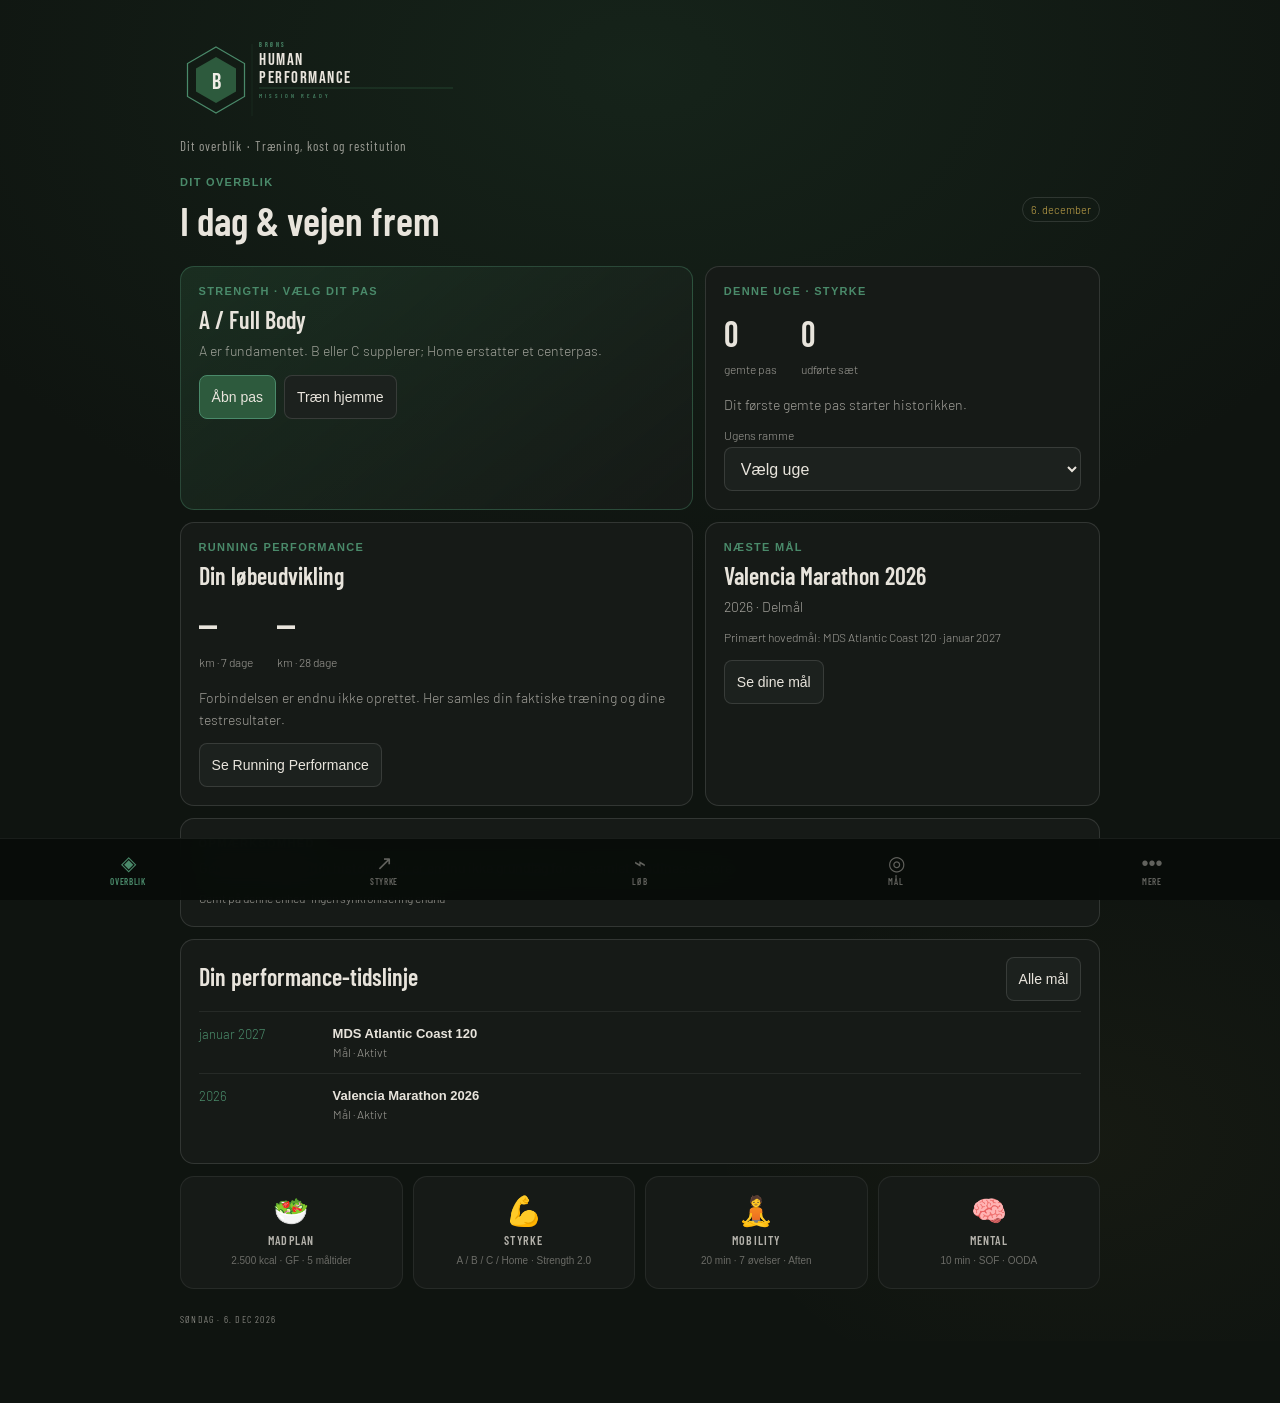
==== commit b8c16f23: "Build unified dashboard, historical goals and extensible performance data foundation" ====
--- a/index.html
+++ b/index.html
@@ -384,6 +384,7 @@
 </div>
 
 <div id="strength-app" class="module-wrap"></div>
+<details class="hp-old-baseline module-wrap"><summary>Tidligere beregnede styrkemål</summary>
 <!-- BASELINE CALCULATOR -->
 <div class="bsec">
   <div class="binn">
@@ -527,6 +528,7 @@
   </div>
 </div>
 
+</details>
 </div>
 
 
@@ -1224,23 +1226,16 @@
 
 </div>
 
+<div class="view-panel" id="view-running"><header class="mod-hero"><div class="mod-hero-eye">BRØNS Human Performance</div><h1 class="mod-hero-title">Running <span class="g">Performance</span></h1></header><div class="module-wrap" id="running-app"></div></div>
+<div class="view-panel" id="view-goals"><header class="mod-hero"><div class="mod-hero-eye">BRØNS Human Performance</div><h1 class="mod-hero-title">Dine <span class="g">mål</span></h1></header><div class="module-wrap" id="goals-app"></div></div>
+<div class="view-panel" id="view-more"><header class="mod-hero"><div class="mod-hero-eye">BRØNS Human Performance</div><h1 class="mod-hero-title">Hele din <span class="g">performance</span></h1></header><div class="module-wrap" id="more-app"></div></div>
 <!-- BOTTOM NAV -->
-<nav class="app-nav">
-  <button class="nav-item active" id="nav-home" onclick="showView('home')">
-    <span class="nav-icon">⚡</span><span class="nav-label">Hjem</span>
-  </button>
-  <button class="nav-item" id="nav-madplan" onclick="showView('madplan')">
-    <span class="nav-icon">🥗</span><span class="nav-label">Mad</span>
-  </button>
-  <button class="nav-item" id="nav-tracker" onclick="showView('tracker')">
-    <span class="nav-icon">💪</span><span class="nav-label">Styrke</span>
-  </button>
-  <button class="nav-item" id="nav-mobility" onclick="showView('mobility')">
-    <span class="nav-icon">🧘</span><span class="nav-label">Mobility</span>
-  </button>
-  <button class="nav-item" id="nav-mental" onclick="showView('mental')">
-    <span class="nav-icon">🧠</span><span class="nav-label">Mental</span>
-  </button>
+<nav class="app-nav" aria-label="Hovednavigation">
+<button class="nav-item active" id="nav-home" onclick="showView('home')"><span class="nav-icon" aria-hidden="true">◈</span><span class="nav-label">Overblik</span></button>
+<button class="nav-item " id="nav-tracker" onclick="showView('tracker')"><span class="nav-icon" aria-hidden="true">↗</span><span class="nav-label">Styrke</span></button>
+<button class="nav-item " id="nav-running" onclick="showView('running')"><span class="nav-icon" aria-hidden="true">⌁</span><span class="nav-label">Løb</span></button>
+<button class="nav-item " id="nav-goals" onclick="showView('goals')"><span class="nav-icon" aria-hidden="true">◎</span><span class="nav-label">Mål</span></button>
+<button class="nav-item " id="nav-more" onclick="showView('more')"><span class="nav-icon" aria-hidden="true">•••</span><span class="nav-label">Mere</span></button>
 </nav>
 
 <script src="assets/legacy.js"></script>
--- a/assets/performance.css
+++ b/assets/performance.css
@@ -33,3 +33,16 @@
 .hp-field{display:flex;flex-direction:column;gap:5px;font-size:12px;color:var(--mut);margin-top:12px}
 .hp-field textarea{font-size:16px}.hp-fine{font-size:12px!important;color:var(--mut)!important;margin-top:10px}
 @media(max-width:600px){.hp-grid{grid-template-columns:1fr;gap:0}.splash-grid{grid-template-columns:1fr 1fr}.hp-exercise{padding:12px}.hp-set{gap:5px}.splash-logo svg{max-width:100%}}
+.hp-dashboard-title{display:flex;align-items:center;justify-content:space-between;gap:12px;text-align:left;margin:1.4rem 0}
+.hp-dashboard-title h1{font-family:'Barlow Condensed',sans-serif;font-size:clamp(28px,6vw,40px);font-weight:600}
+.hp-feature{background:linear-gradient(140deg,rgba(45,90,61,.32),var(--sur));border-color:rgba(74,138,106,.4)}
+.hp-metrics{display:flex;flex-wrap:wrap;gap:24px;margin:18px 0}.hp-metrics div{display:flex;flex-direction:column;gap:4px}.hp-metrics strong{font:36px 'Bebas Neue',sans-serif}.hp-metrics span{font-size:12px;color:var(--mut)}
+.hp-timeline{list-style:none;margin:10px 0}.hp-timeline li{display:grid;grid-template-columns:120px 1fr;gap:14px;border-top:1px solid var(--bor);padding:14px 0;font-size:13px}.hp-timeline time{color:var(--acm)}.hp-timeline li div{display:flex;flex-direction:column;gap:4px}.hp-timeline span{font-size:12px;color:var(--mut)}
+.hp-module-grid,.hp-form-grid{display:grid;grid-template-columns:1fr 1fr;gap:12px}.hp-module-grid button{font:inherit;color:var(--txt);cursor:pointer;width:100%}
+.hp-goal-section{margin:28px 0}.hp-goal-section>h2{font:24px 'Barlow Condensed',sans-serif;margin-bottom:12px}
+.hp-card details summary,.hp-old-baseline>summary{cursor:pointer;min-height:44px;padding:12px 0;font-size:14px}
+.hp-chips{display:flex;flex-wrap:wrap;gap:8px;margin:16px 0}.hp-check{display:flex;gap:12px;align-items:center;min-height:48px;font-size:14px;margin-top:10px}.hp-check input{width:22px;height:22px;accent-color:var(--acm)}
+.hp-checkpoint{border:1px solid var(--bor2);border-radius:8px;padding:12px;margin:12px 0;display:grid;grid-template-columns:1fr 1fr;gap:8px;min-width:0}.hp-checkpoints{padding:12px 0 0 20px;font-size:13px;line-height:1.7}.hp-spaced{margin-top:20px}
+.hp-field input,.hp-field select{min-width:0;width:100%;font-size:16px}.hp-field textarea{min-height:88px}.hp-table-scroll{overflow-x:auto}.hp-table-scroll table{min-width:290px}.hp-old-baseline{color:var(--mut)}
+#hp-goal-editor{scroll-margin-top:66px}.hp-card h2,.hp-card h3,.hp-timeline strong{overflow-wrap:anywhere}
+@media(max-width:480px){.hp-form-grid,.hp-module-grid{grid-template-columns:1fr}.hp-timeline li{grid-template-columns:90px 1fr;gap:10px}.hp-metrics{gap:18px}.hp-dashboard-title{align-items:flex-start}.hp-checkpoint{grid-template-columns:1fr}}
